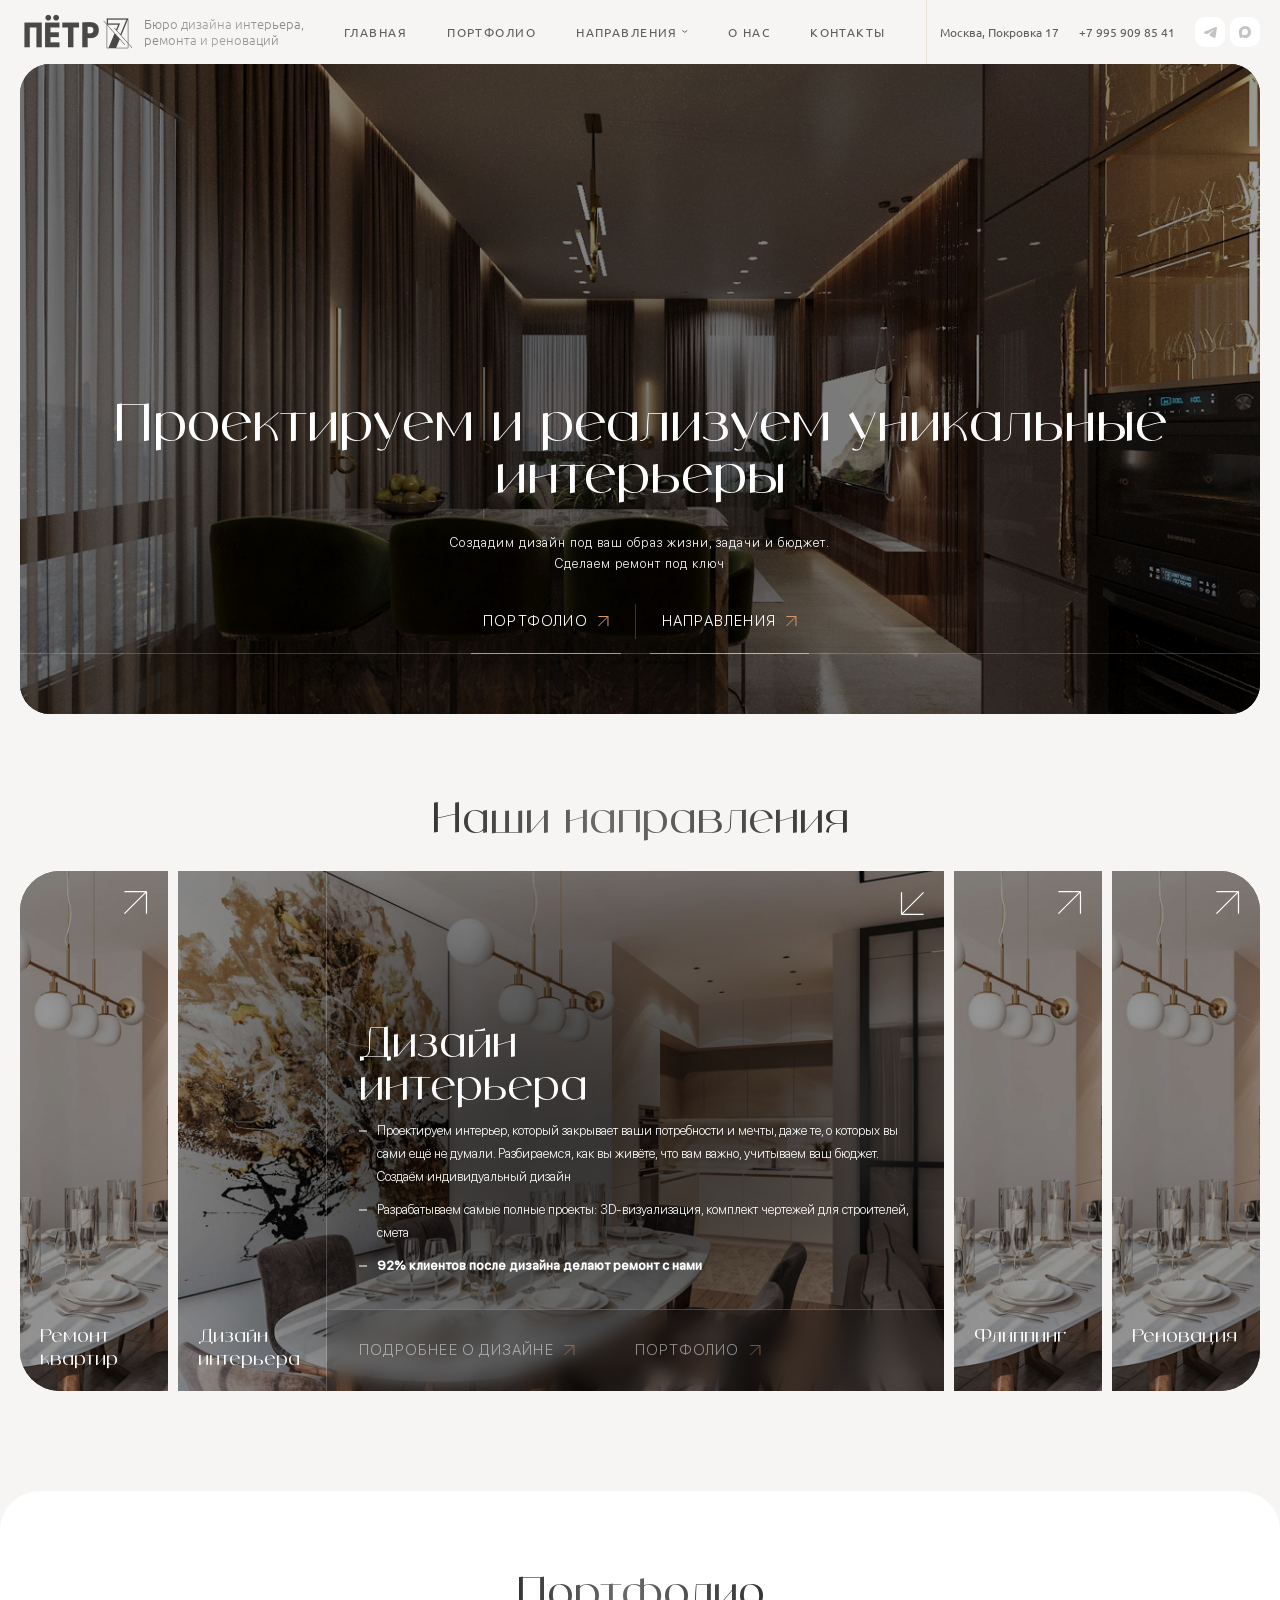
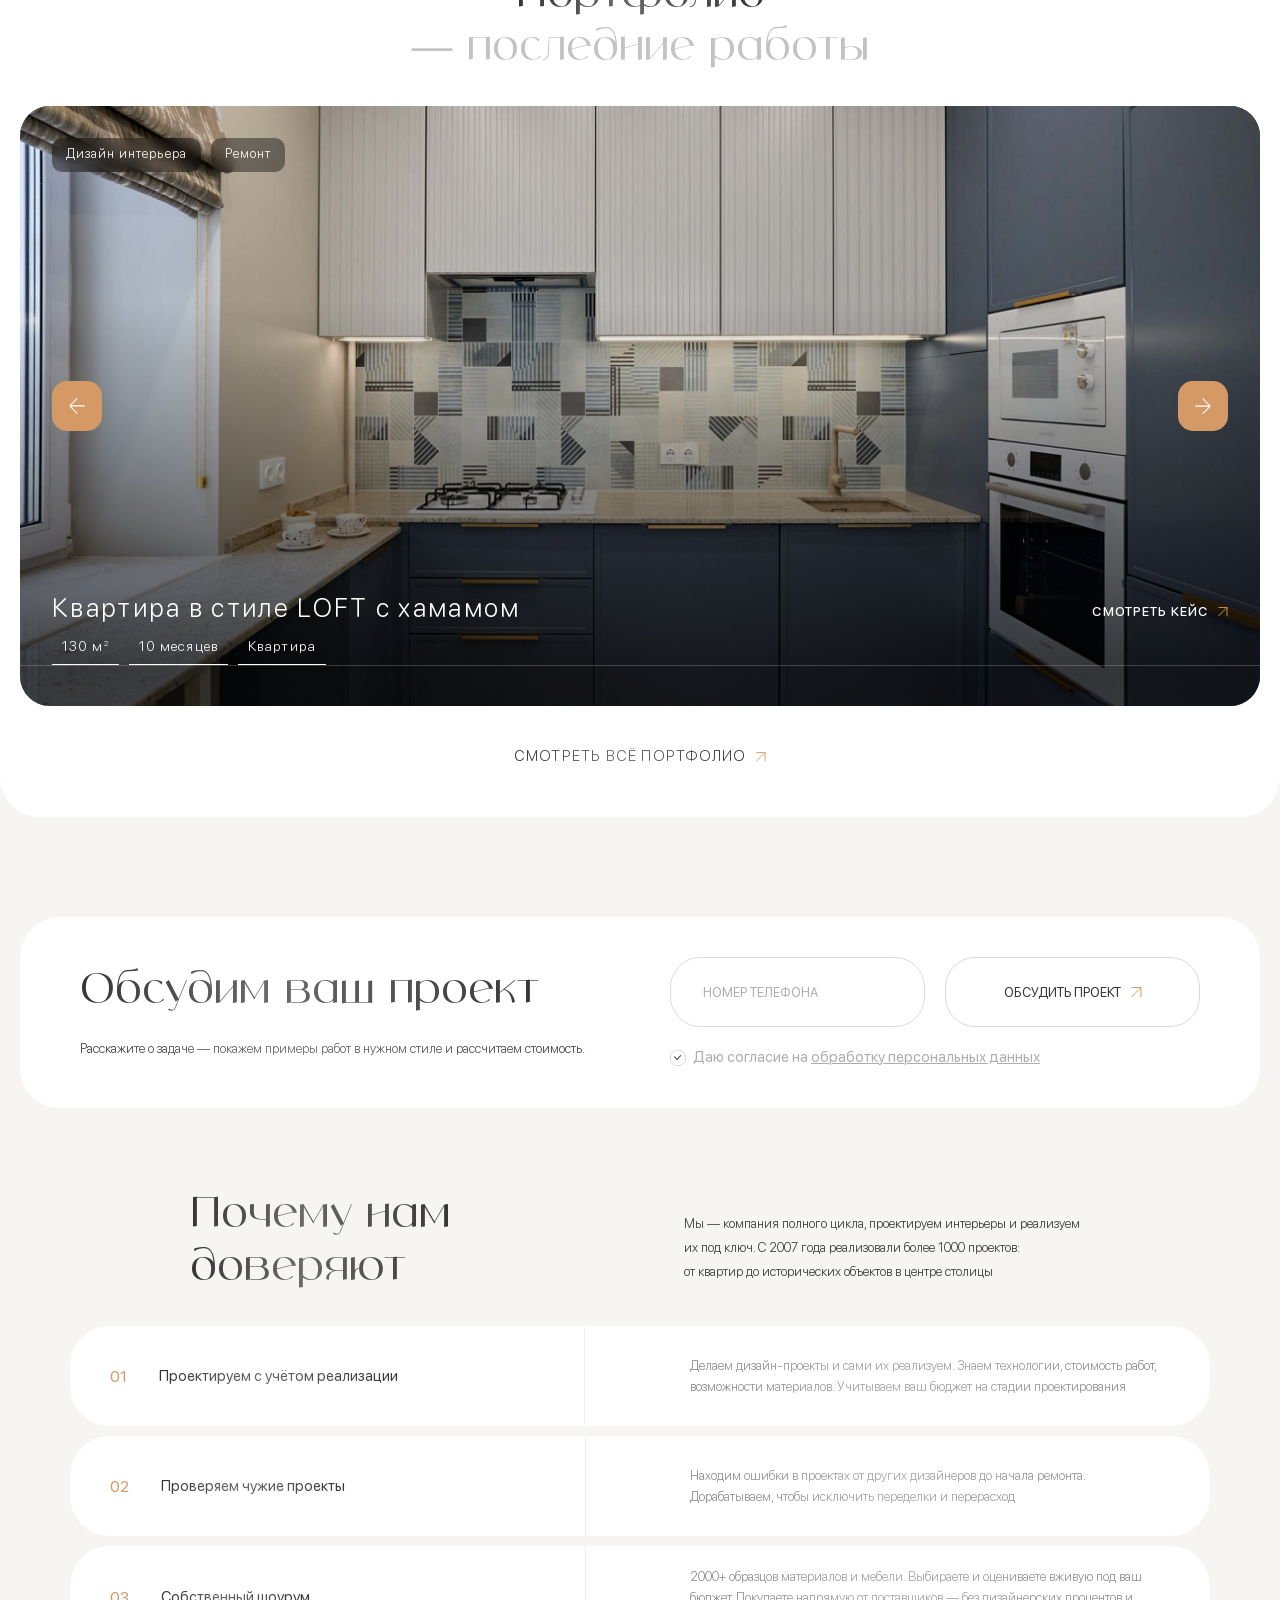
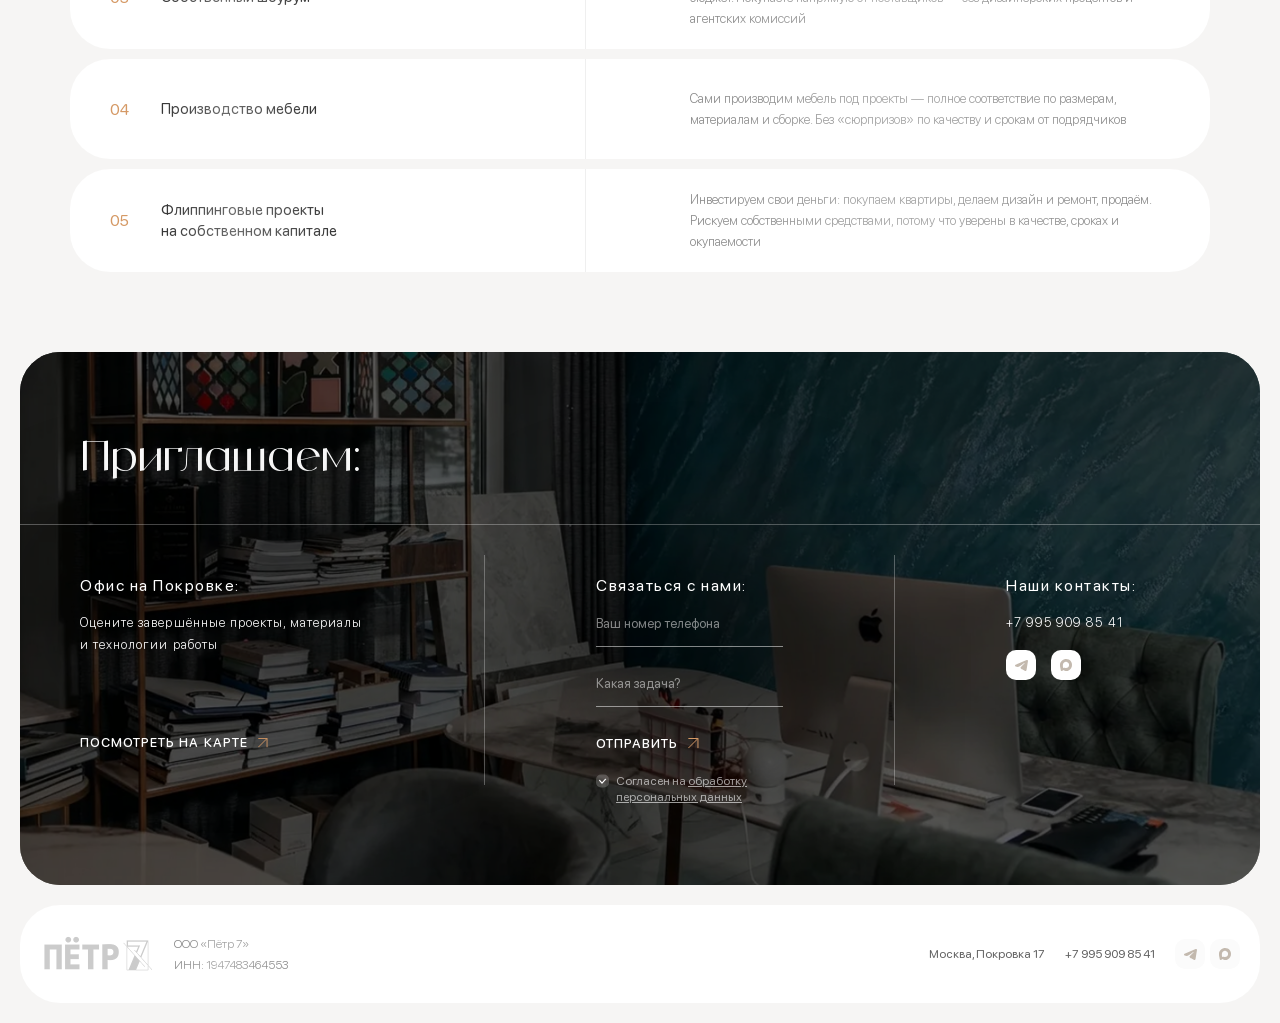
==== index.html @ 589fa59e "Initial commit" ====
<!DOCTYPE html>
<html lang="ru">
	<head>
		<meta http-equiv="Content-Type" content="text/html; charset=utf-8">

		<!-- Adapting the page for mobile devices -->
		<meta name="viewport" content="width=device-width, initial-scale=1, maximum-scale=1">

		<!-- Prohibition of phone number recognition -->
		<meta name="format-detection" content="telephone=no">
		<meta name="SKYPE_TOOLBAR" content ="SKYPE_TOOLBAR_PARSER_COMPATIBLE">

		<!-- Page title -->
		<title>Заголовок страницы</title>

		<!-- Meta description -->
		<meta name="description" content="">

		<!-- Meta Keywords -->
		<meta name="keywords" content="">

		<!-- Changing the color of the mobile browser panel -->
		<meta name="msapplication-TileColor" content="#353535">
		<meta name="theme-color" content="#353535">

		<!-- Connecting style files -->
		<link rel="stylesheet" href="css/reset.css">
		<link rel="stylesheet" href="css/swiper-bundle.min.css">
		<link rel="stylesheet" href="css/swiper.css">
		<link rel="stylesheet" href="css/fancybox.css">
		<link rel="stylesheet" href="css/styles.css">
		<link rel="stylesheet" href="css/fonts.css">

		<link rel="stylesheet" href="css/response_1439.css" media="print, (max-width: 1439px)">
		<link rel="stylesheet" href="css/response_1279.css" media="print, (max-width: 1279px)">
		<link rel="stylesheet" href="css/response_1023.css" media="print, (max-width: 1023px)">
		<link rel="stylesheet" href="css/response_767.css" media="print, (max-width: 767px)">
	</head>

	<body>
		<div class="wrap">
			<div class="main">
				<header>
					<div class="cont">
						<div class="logo">
							<img src="images/logo.png" alt="">

							<span class="text_gradient">Бюро дизайна интерьера,<br> ремонта и реноваций</span>
						</div>

						<nav class="menu">
							<div class="item">
								<a href="/">
									<span>Главная</span>
								</a>
							</div>

							<div class="item">
								<a href="/">
									<span>Портфолио</span>
								</a>
							</div>

							<div class="item">
								<a href="/" class="sub_link">
									<span>Направления</span>

									<svg class="arr"><use xlink:href="images/sprite.svg#ic_arr_ver"></use></svg>
								</a>

								<div class="sub">
									<div><a href="/"></a></div>
								</div>
							</div>

							<div class="item">
								<a href="/">
									<span>О нас</span>
								</a>
							</div>

							<div class="item">
								<a href="/">
									<span>Контакты</span>
								</a>
							</div>
						</nav>

						<div class="address">Москва, Покровка 17</div>

						<div class="phone">
							<a href="tel:+7 995 909 85 41">+7 995 909 85 41</a>
						</div>

						<div class="messengers">
							<a href="/" target="_blank" rel="noopener nofollow" class="tg_link">
								<svg class="icon"><use xlink:href="images/sprite.svg#ic_tg"></use></svg>
							</a>

							<a href="/" target="_blank" rel="noopener nofollow" class="max_link">
								<svg class="icon"><use xlink:href="images/sprite.svg#ic_max"></use></svg>
							</a>
						</div>
					</div>
				</header>


				<section class="mob_header">
					<div class="cont">
						<div class="top">
							<div class="logo">
								<img src="images/logo.png" alt="">
							</div>

							<div class="btns">
								<a href="tel:+7 995 909 85 41" class="btn phone_link">
									<svg class="icon"><use xlink:href="images/sprite.svg#ic_phone"></use></svg>
								</a>

								<a href="/" target="_blank" rel="noopener nofollow" class="btn tg_link">
									<svg class="icon"><use xlink:href="images/sprite.svg#ic_tg"></use></svg>
								</a>

								<a href="/" target="_blank" rel="noopener nofollow" class="btn max_link">
									<svg class="icon"><use xlink:href="images/sprite.svg#ic_max"></use></svg>
								</a>

								<button class="btn mob_menu_btn">
									<svg class="icon"><use xlink:href="images/sprite.svg#ic_menu"></use></svg>
								</button>
							</div>
						</div>

						<div class="bottom">
							<div class="name text_gradient">Бюро дизайна интерьера,<br> ремонта и реноваций</div>

							<div class="address">Москва,<br> Покровка 17</div>
						</div>
					</div>
				</section>


				<section class="first_section block small_m">
					<div class="data">
						<div class="cont">
							<div class="title">Проектируем и реализуем уникальные интерьеры</div>

							<div class="desc">Создадим дизайн под ваш образ жизни, задачи и бюджет. Сделаем ремонт под ключ</div>

							<div class="links">
								<div><a href="/" class="link">
									<span>ПОРТФОЛИО</span>

									<svg class="icon"><use xlink:href="images/sprite.svg#ic_arrow_diagonal"></use></svg>
								</a></div>

								<div class="sep"></div>

								<div><a href="/" class="link">
									<span>НАПРАВЛЕНИЯ</span>

									<svg class="icon"><use xlink:href="images/sprite.svg#ic_arrow_diagonal"></use></svg>
								</a></div>
							</div>
						</div>

						<picture class="bg">
							<img src="images/tmp/bg_first_section.jpg" alt="" loading="lazy" class="cover">
						</picture>
					</div>
				</section>


				<section class="directions block l_m">
					<div class="cont l_w">
						<div class="block_head center">
							<div class="title text_gradient">Наши направления</div>
						</div>

						<div class="row">
							<div class="section">
								<svg class="arrow"><use xlink:href="images/sprite.svg#ic_arrow_diagonal_big"></use></svg>

								<picture class="thumb">
									<img src="images/tmp/directions_thumb.jpg" alt="" loading="lazy" class="cover">
								</picture>

								<div class="name">
									<span>Ремонт<br> квартир</span>
								</div>

								<div class="data">
									<div class="info">
										<div class="title">Ремонт<br> квартир</div>

										<div class="desc">
											<ul>
												<li>Проектируем интерьер, который закрывает ваши потребности и мечты, даже те, о которых вы сами ещё не думали. Разбираемся, как вы живёте, что вам важно, учитываем ваш бюджет. Создаём индивидуальный дизайн</li>

												<li>Разрабатываем самые полные проекты: 3D-визуализация, комплект чертежей для строителей, смета</li>

												<li><b>92% клиентов после дизайна делают ремонт с нами</b></li>
											</ul>
										</div>
									</div>

									<div class="links">
										<div><a href="/" class="link">
											<span>ПОДРОБНЕЕ О ДИЗАЙНЕ</span>

											<svg class="icon"><use xlink:href="images/sprite.svg#ic_arrow_diagonal"></use></svg>
										</a></div>

										<div><a href="/" class="link">
											<span>ПОРТФОЛИО</span>

											<svg class="icon"><use xlink:href="images/sprite.svg#ic_arrow_diagonal"></use></svg>
										</a></div>
									</div>
								</div>
							</div>

							<div class="section open">
								<svg class="arrow"><use xlink:href="images/sprite.svg#ic_arrow_diagonal_big"></use></svg>

								<picture class="thumb">
									<img src="images/tmp/directions_thumb.jpg" alt="" loading="lazy" class="cover">
								</picture>

								<div class="name">
									<span>Дизайн<br> интерьера</span>
								</div>

								<div class="data">
									<div class="info">
										<div class="title">Дизайн<br> интерьера</div>

										<div class="desc">
											<ul>
												<li>Проектируем интерьер, который закрывает ваши потребности и мечты, даже те, о которых вы сами ещё не думали. Разбираемся, как вы живёте, что вам важно, учитываем ваш бюджет. Создаём индивидуальный дизайн</li>

												<li>Разрабатываем самые полные проекты: 3D-визуализация, комплект чертежей для строителей, смета</li>

												<li><b>92% клиентов после дизайна делают ремонт с нами</b></li>
											</ul>
										</div>
									</div>

									<div class="links">
										<div><a href="/" class="link">
											<span>ПОДРОБНЕЕ О ДИЗАЙНЕ</span>

											<svg class="icon"><use xlink:href="images/sprite.svg#ic_arrow_diagonal"></use></svg>
										</a></div>

										<div><a href="/" class="link">
											<span>ПОРТФОЛИО</span>

											<svg class="icon"><use xlink:href="images/sprite.svg#ic_arrow_diagonal"></use></svg>
										</a></div>
									</div>
								</div>
							</div>

							<div class="section">
								<svg class="arrow"><use xlink:href="images/sprite.svg#ic_arrow_diagonal_big"></use></svg>

								<picture class="thumb">
									<img src="images/tmp/directions_thumb.jpg" alt="" loading="lazy" class="cover">
								</picture>

								<div class="name">
									<span>Флиппинг</span>
								</div>

								<div class="data">
									<div class="info">
										<div class="title">Флиппинг</div>

										<div class="desc">
											<ul>
												<li>Проектируем интерьер, который закрывает ваши потребности и мечты, даже те, о которых вы сами ещё не думали. Разбираемся, как вы живёте, что вам важно, учитываем ваш бюджет. Создаём индивидуальный дизайн</li>

												<li>Разрабатываем самые полные проекты: 3D-визуализация, комплект чертежей для строителей, смета</li>

												<li><b>92% клиентов после дизайна делают ремонт с нами</b></li>
											</ul>
										</div>
									</div>

									<div class="links">
										<div><a href="/" class="link">
											<span>ПОДРОБНЕЕ О ДИЗАЙНЕ</span>

											<svg class="icon"><use xlink:href="images/sprite.svg#ic_arrow_diagonal"></use></svg>
										</a></div>

										<div><a href="/" class="link">
											<span>ПОРТФОЛИО</span>

											<svg class="icon"><use xlink:href="images/sprite.svg#ic_arrow_diagonal"></use></svg>
										</a></div>
									</div>
								</div>
							</div>

							<div class="section">
								<svg class="arrow"><use xlink:href="images/sprite.svg#ic_arrow_diagonal_big"></use></svg>

								<picture class="thumb">
									<img src="images/tmp/directions_thumb.jpg" alt="" loading="lazy" class="cover">
								</picture>

								<div class="name">
									<span>Реновация</span>
								</div>

								<div class="data">
									<div class="info">
										<div class="title">Реновация</div>

										<div class="desc">
											<ul>
												<li>Проектируем интерьер, который закрывает ваши потребности и мечты, даже те, о которых вы сами ещё не думали. Разбираемся, как вы живёте, что вам важно, учитываем ваш бюджет. Создаём индивидуальный дизайн</li>

												<li>Разрабатываем самые полные проекты: 3D-визуализация, комплект чертежей для строителей, смета</li>

												<li><b>92% клиентов после дизайна делают ремонт с нами</b></li>
											</ul>
										</div>
									</div>

									<div class="links">
										<div><a href="/" class="link">
											<span>ПОДРОБНЕЕ О ДИЗАЙНЕ</span>

											<svg class="icon"><use xlink:href="images/sprite.svg#ic_arrow_diagonal"></use></svg>
										</a></div>

										<div><a href="/" class="link">
											<span>ПОРТФОЛИО</span>

											<svg class="icon"><use xlink:href="images/sprite.svg#ic_arrow_diagonal"></use></svg>
										</a></div>
									</div>
								</div>
							</div>
						</div>
					</div>
				</section>


				<section class="portfolio block bg_white xl_m">
					<div class="cont">
						<div class="block_head center l_m">
							<div class="title">
								<span class="text_gradient">Портфолио</span><br> <span>— последние работы</span>
							</div>
						</div>

						<div class="swiper">
							<div class="swiper-wrapper">
								<div class="swiper-slide">
									<div class="item">
										<picture class="image">
											<img src="images/tmp/portfolio_slider_image.jpg" alt="" loading="lazy" class="cover">
										</picture>

										<div class="tags">
											<div>Дизайн интерьера</div>
											<div>Ремонт</div>
										</div>

										<div class="info">
											<div class="title">Квартира в стиле LOFT с хамамом</div>

											<div class="link">
												<a href="/">
													<span>СМОТРЕТЬ КЕЙС</span>

													<svg class="icon"><use xlink:href="images/sprite.svg#ic_arrow_diagonal"></use></svg>
												</a>
											</div>

											<div class="features">
												<div>130 м<sup>2</sup></div>
												<div>10 месяцев</div>
												<div>Квартира</div>
											</div>
										</div>
									</div>
								</div>

								<div class="swiper-slide">
									<div class="item">
										<picture class="image">
											<img src="images/tmp/portfolio_slider_image.jpg" alt="" loading="lazy" class="cover">
										</picture>

										<div class="tags">
											<div>Дизайн интерьера</div>
											<div>Ремонт</div>
										</div>

										<div class="info">
											<div class="title">Квартира в стиле LOFT с хамамом</div>

											<div class="link">
												<a href="/">
													<span>СМОТРЕТЬ КЕЙС</span>

													<svg class="icon"><use xlink:href="images/sprite.svg#ic_arrow_diagonal"></use></svg>
												</a>
											</div>

											<div class="features">
												<div>130 м<sup>2</sup></div>
												<div>10 месяцев</div>
												<div>Квартира</div>
											</div>
										</div>
									</div>
								</div>

								<div class="swiper-slide">
									<div class="item">
										<picture class="image">
											<img src="images/tmp/portfolio_slider_image.jpg" alt="" loading="lazy" class="cover">
										</picture>

										<div class="tags">
											<div>Дизайн интерьера</div>
											<div>Ремонт</div>
										</div>

										<div class="info">
											<div class="title">Квартира в стиле LOFT с хамамом</div>

											<div class="link">
												<a href="/">
													<span>СМОТРЕТЬ КЕЙС</span>

													<svg class="icon"><use xlink:href="images/sprite.svg#ic_arrow_diagonal"></use></svg>
												</a>
											</div>

											<div class="features">
												<div>130 м<sup>2</sup></div>
												<div>10 месяцев</div>
												<div>Квартира</div>
											</div>
										</div>
									</div>
								</div>

								<div class="swiper-slide">
									<div class="item">
										<picture class="image">
											<img src="images/tmp/portfolio_slider_image.jpg" alt="" loading="lazy" class="cover">
										</picture>

										<div class="tags">
											<div>Дизайн интерьера</div>
											<div>Ремонт</div>
										</div>

										<div class="info">
											<div class="title">Квартира в стиле LOFT с хамамом</div>

											<div class="link">
												<a href="/">
													<span>СМОТРЕТЬ КЕЙС</span>

													<svg class="icon"><use xlink:href="images/sprite.svg#ic_arrow_diagonal"></use></svg>
												</a>
											</div>

											<div class="features">
												<div>130 м<sup>2</sup></div>
												<div>10 месяцев</div>
												<div>Квартира</div>
											</div>
										</div>
									</div>
								</div>

								<div class="swiper-slide">
									<div class="item">
										<picture class="image">
											<img src="images/tmp/portfolio_slider_image.jpg" alt="" loading="lazy" class="cover">
										</picture>

										<div class="tags">
											<div>Дизайн интерьера</div>
											<div>Ремонт</div>
										</div>

										<div class="info">
											<div class="title">Квартира в стиле LOFT с хамамом</div>

											<div class="link">
												<a href="/">
													<span>СМОТРЕТЬ КЕЙС</span>

													<svg class="icon"><use xlink:href="images/sprite.svg#ic_arrow_diagonal"></use></svg>
												</a>
											</div>

											<div class="features">
												<div>130 м<sup>2</sup></div>
												<div>10 месяцев</div>
												<div>Квартира</div>
											</div>
										</div>
									</div>
								</div>
							</div>

							<button class="swiper-button-prev">
								<svg class="icon"><use xlink:href="images/sprite.svg#ic_arrow_hor"></use></svg>
							</button>

							<button class="swiper-button-next">
								<svg class="icon"><use xlink:href="images/sprite.svg#ic_arrow_hor"></use></svg>
							</button>
						</div>

						<div class="all_link">
							<a href="/">
								<span class="text_gradient">СМОТРЕТЬ ВСЁ ПОРТФОЛИО</span>

								<svg class="icon"><use xlink:href="images/sprite.svg#ic_arrow_diagonal"></use></svg>
							</a>
						</div>
					</div>
				</section>


				<section class="action_form block">
					<div class="data">
						<div class="cont">
							<div class="block_head">
								<div class="title text_gradient">Обсудим ваш проект</div>

								<div class="desc text_gradient">Расскажите о задаче — покажем примеры работ в нужном стиле и рассчитаем стоимость.</div>
							</div>

							<form action="" class="form">
								<div class="line">
									<div class="field">
										<input type="tel" name="" value="" class="input" placeholder="НОМЕР ТЕЛЕФОНА">
									</div>
								</div>

								<div class="submit">
									<button type="submit" class="submit_btn">
										<span>ОБСУДИТЬ ПРОЕКТ</span>

										<svg class="icon"><use xlink:href="images/sprite.svg#ic_arrow_diagonal"></use></svg>
									</button>
								</div>

								<div class="agree">
									<div class="field">
										<label class="checkbox">
											<input type="checkbox" name="agree" checked>

											<div class="check">
												<svg class="icon"><use xlink:href="images/sprite.svg#ic_check"></use></svg>
											</div>

											<div>Даю согласие на <a href="/" target="_blank">обработку персональных данных</a></div>
										</label>
									</div>
								</div>
							</form>
						</div>
					</div>
				</section>


				<section class="why block">
					<div class="cont">
						<div class="block_head row l_m">
							<div class="title text_gradient">Почему нам<br> доверяют</div>

							<div class="desc">Мы — компания полного цикла, проектируем интерьеры и реализуем их под ключ. С 2007 года реализовали более 1000 проектов:<br> от квартир до исторических объектов в центре столицы</div>
						</div>

						<div class="list">
							<div class="item">
								<div class="number"></div>

								<div class="name">
									<span class="text_gradient">Проектируем с учётом реализации</span>
								</div>

								<div class="sep"></div>

								<div class="desc">
									<span class="text_gradient">Делаем дизайн-проекты и сами их реализуем. Знаем технологии, стоимость работ, возможности материалов. Учитываем ваш бюджет на стадии проектирования</span>
								</div>
							</div>

							<div class="item">
								<div class="number"></div>

								<div class="name">
									<span class="text_gradient">Проверяем чужие проекты</span>
								</div>

								<div class="sep"></div>

								<div class="desc">
									<span class="text_gradient">Находим ошибки в проектах от других дизайнеров до начала ремонта. Дорабатываем, чтобы исключить переделки и перерасход</span>
								</div>
							</div>

							<div class="item">
								<div class="number"></div>

								<div class="name">
									<span class="text_gradient">Собственный шоурум</span>
								</div>

								<div class="sep"></div>

								<div class="desc">
									<span class="text_gradient">2000+ образцов материалов и мебели. Выбираете и оцениваете вживую под ваш бюджет. Покупаете напрямую от поставщиков — без дизайнерских процентов и агентских комиссий</span>
								</div>
							</div>

							<div class="item">
								<div class="number"></div>

								<div class="name">
									<span class="text_gradient">Производство мебели</span>
								</div>

								<div class="sep"></div>

								<div class="desc">
									<span class="text_gradient">Сами производим мебель под проекты — полное соответствие по размерам, материалам и сборке. Без «сюрпризов» по качеству и срокам от подрядчиков</span>
								</div>
							</div>

							<div class="item">
								<div class="number"></div>

								<div class="name">
									<span class="text_gradient">Флиппинговые проекты<br> на собственном капитале</span>
								</div>

								<div class="sep"></div>

								<div class="desc">
									<span class="text_gradient">Инвестируем свои деньги: покупаем квартиры, делаем дизайн и ремонт, продаём. Рискуем собственными средствами, потому что уверены в качестве, сроках и окупаемости</span>
								</div>
							</div>
						</div>
					</div>
				</section>


				<section class="contacts_block">
					<div class="data">
						<div class="cont">
							<div class="block_head xl_m">
								<div class="title">Приглашаем:</div>
							</div>

							<div class="row">
								<div class="col">
									<div class="office">
										<div class="title">Офис на Покровке:</div>

										<div class="desc">Оцените завершённые проекты, материалы и технологии работы</div>
									</div>

									<div class="map_link">
										<a href="/">
											<span>ПОСМОТРЕТЬ НА КАРТЕ</span>

											<svg class="icon"><use xlink:href="images/sprite.svg#ic_arrow_diagonal"></use></svg>
										</a>
									</div>
								</div>

								<div class="sep"></div>

								<div class="feedback">
									<div class="title">Связаться с нами:</div>

									<form action="" class="form">
										<div class="line">
											<div class="field">
												<input type="tel" name="" value="" class="input" placeholder="Ваш номер телефона">
											</div>
										</div>

										<div class="line">
											<div class="field">
												<input type="text" name="" value="" class="input" placeholder="Какая задача?">
											</div>
										</div>

										<div class="submit">
											<button type="submit" class="submit_btn">
												<span>ОТПРАВИТЬ</span>

												<svg class="icon"><use xlink:href="images/sprite.svg#ic_arrow_diagonal"></use></svg>
											</button>
										</div>

										<div class="agree">
											<div class="field">
												<label class="checkbox">
													<input type="checkbox" name="agree" checked>

													<div class="check">
														<svg class="icon"><use xlink:href="images/sprite.svg#ic_check"></use></svg>
													</div>

													<div>Согласен на <a href="/" target="_blank">обработку персональных данных</a></div>
												</label>
											</div>
										</div>
									</form>
								</div>

								<div class="sep"></div>

								<div class="contacts">
									<div class="title">Наши контакты:</div>

									<div class="phone">
										<a href="tel:+7 995 909 85 41">+7 995 909 85 41</a>
									</div>

									<div class="messengers">
										<a href="/" target="_blank" rel="noopener nofollow" class="tg_link">
											<svg class="icon"><use xlink:href="images/sprite.svg#ic_tg"></use></svg>
										</a>

										<a href="/" target="_blank" rel="noopener nofollow" class="max_link">
											<svg class="icon"><use xlink:href="images/sprite.svg#ic_max"></use></svg>
										</a>
									</div>
								</div>
							</div>
						</div>

						<picture class="bg">
							<img src="images/tmp/bg_contacts_info.jpg" alt="" loading="lazy" class="cover">
						</picture>
					</div>
				</section>
			</div>


			<footer>
				<div class="data">
					<div class="cont">
						<div class="logo">
							<img src="images/logo.png" alt="">
						</div>

						<div class="copyright">
							<div class="text_gradient">ООО «Пётр 7»</div>

							<div class="text_gradient">ИНН: 1947483464553</div>
						</div>

						<div class="address">Москва, Покровка 17</div>

						<div class="phone">
							<a href="tel:+7 995 909 85 41">+7 995 909 85 41</a>
						</div>

						<div class="messengers">
							<a href="/" target="_blank" rel="noopener nofollow" class="tg_link">
								<svg class="icon"><use xlink:href="images/sprite.svg#ic_tg"></use></svg>
							</a>

							<a href="/" target="_blank" rel="noopener nofollow" class="max_link">
								<svg class="icon"><use xlink:href="images/sprite.svg#ic_max"></use></svg>
							</a>
						</div>
					</div>
				</div>
			</footer>


			<div class="overlay"></div>
		</div>


		<!-- Connecting javascript files -->
		<script src="js/jquery-3.7.1.min.js"></script>
		<script src="js/functions.js"></script>
		<script src="js/swiper-bundle.min.js"></script>
		<script src="js/fancybox.js"></script>
		<script src="js/imask.js"></script>
		<script src="js/scripts.js"></script>
	</body>
</html>
---- css/styles.css ----
/*-------------------
    Global styles
-------------------*/
:root
{
    --bg: #f6f5f4;
    --bg_white: #fff;
    --bg_dark: #353535;
    --cont_padding: 20px;
    --cont_padding_double: calc(var(--cont_padding) * 2);
    --cont_padding_half: calc(var(--cont_padding) * .5);
    --content_width_l: 1280px;
    --content_width: 1140px;
    --scroll_width: 17px;
    --custom_scroll_width: 10px;
    --custom_scroll_height: 10px;
    --custom_scroll_border_radius: 0;
    --primary_color: #d59965;
    --dark_color: #353535;
    --dark_color2: #1e1e1e;
    --light_color: #fff;
    --grey_color: #c3c3c3;
    --font_size_xxl: 20px;
    --font_size_xl: 18px;
    --font_size_l: 15px;
    --font_size_m: 14px;
    --font_size: 13px;
    --font_size_s: 12px;
    --font_size_title_l: 66px;
    --font_size_title: 50px;
    --font_size_title_m: 40px;
    --font_size_title_s: 30px;
    --font_size_title_xs: 25px;
    --font_family: 'SFRounded', 'Arial', sans-serif;
    --font_family2: 'Vetrino', 'Arial', sans-serif;
    --font_family3: 'Ubuntu', 'Arial', sans-serif;
    --block_head_offset_xl: 50px;
    --block_head_offset_l: 40px;
    --block_head_offset: 30px;
    --block_padding_l: 60px;
    --block_padding: 40px;
    --block_padding_s: 24px;
    --outside_gap_xl: 120px;
    --outside_gap_l: 110px;
    --outside_gap: 100px;
    --outside_gap_s: 90px;
    --inner_gap_l: 30px;
    --inner_gap: 20px;
    --inner_gap_s: 10px;
    --inner_gap_xs: 5px;
    --border_radius_max: 100px;
    --border_radius_l: 40px;
    --border_radius: 30px;
    --border_radius_s: 20px;
    --border_radius_xs: 10px;
    --zero_px: calc(0 * 1px);
}


::selection
{
    color: var(--light_color);
    background: var(--primary_color);
}

::-moz-selection
{
    color: var(--light_color);
    background: var(--primary_color);
}



html
{
    height: 100%;
    min-height: -moz-available;
    min-height: -webkit-fill-available;
    min-height:         fill-available;
}


html.custom_scroll ::-webkit-scrollbar
{
    width: var(--custom_scroll_width);
    height: var(--custom_scroll_height);

    border-radius: var(--custom_scroll_border_radius);
    background-color: var(--bg);
}


html.custom_scroll ::-webkit-scrollbar-thumb
{
    border-radius: var(--custom_scroll_border_radius);
    background-color: var(--primary_color);
}


body
{
    height: 100%;
    min-height: -moz-available;
    min-height: -webkit-fill-available;
    min-height:         fill-available;

    font-family: var(--font_family);
    font-size: var(--font_size);
    font-weight: 400;
    line-height: normal;

    color: var(--dark_color);
}


body.lock
{
    overflow: clip;
}


button
{
    display: inline-block;

    font-family: inherit;
    font-size: inherit;
    font-weight: inherit;
    line-height: inherit;

    cursor: pointer;
    vertical-align: top;
    letter-spacing: inherit;

    color: inherit;
    border: none;
    background: none;
}


.wrap
{
    position: relative;

    display: flex;
    overflow: clip;
    flex-direction: column;

    min-height: 100%;

    z-index: 5;

    background: var(--bg);
}


.wrap > .main
{
    position: relative;

    display: flex;
    flex: 1 0 auto;
    flex-direction: column;
}


.cont
{
    width: 100%;
    max-width: calc(var(--content_width) + var(--cont_padding_double));
    margin-inline: auto;
    padding-inline: var(--cont_padding);
}


.cont.l_w
{
    max-width: calc(var(--content_width_l) + var(--cont_padding_double));
}



.block
{
    margin-bottom: var(--outside_gap);
}

.block.xl_m
{
    margin-bottom: var(--outside_gap_xl);
}

.block.l_m
{
    margin-bottom: var(--outside_gap_l);
}

.block.s_m
{
    margin-bottom: var(--outside_gap_s);
}

.block.no_m
{
    margin-bottom: 0;
}


.block.bg_white
{
    padding-block: 77px 50px;

    border-radius: var(--border_radius_l);
    background: var(--bg_white);
}



img.cover,
video.cover
{
    display: block;

    width: 100%;
    height: 100%;

    border-radius: inherit;

    object-fit: cover;
}



.overlay
{
    position: fixed;
    top: 0;
    left: 0;

    display: none;

    width: 100%;
    height: 100%;

    z-index: 100;

    opacity: .6;
    background: var(--dark_color);
}



.text_gradient
{
    background: linear-gradient(90deg, var(--dark_color) 0%, #6a6a6a 41.83%, var(--dark_color) 100%);
    -webkit-background-clip: text;
            background-clip: text;

    -webkit-text-fill-color: transparent;
}



/*--------------
    Fancybox
--------------*/
.fancybox__container
{
    --fancybox-backdrop-bg: var(--dark_color);
    --f-close-button-width: 40px;
    --f-close-button-height: 40px;
    --f-close-border-radius: 0;
    --f-close-button-color: var(--dark_color);
    --f-close-button-hover-color: var(--dark_color);
    --f-close-button-svg-width: 24px;
    --f-close-button-svg-height: 24px;
    --f-close-button-svg-stroke-width: 1;
    --f-close-button-bg: transparent;
    --f-close-button-hover-bg: transparent;
    --f-close-button-active-bg: transparent;
}


.fancybox__slide,
.fancybox__slide.has-html,
.fancybox__slide.has-close-btn
{
    padding: var(--inner_gap);
}


.f-button.is-close-button
{
    top: 0;
    right: 0;
}



/*--------------
    Grid row
--------------*/
.grid_row
{
    display: flex;
    align-content: stretch;
    align-items: stretch;
    flex-wrap: wrap;
    justify-content: flex-start;

    margin-bottom: calc(var(--gap_y) * -1);
    margin-left: calc(var(--gap_x) * -1);

    --items_per_line: 3;
    --gap_x: var(--inner_gap);
    --gap_y: var(--inner_gap);
}


.grid_row.centered
{
    justify-content: center;
}


.grid_row > *
{
    width: calc(100% / var(--items_per_line) * var(--width_multiplier, 1) - var(--gap_x));
    margin-bottom: var(--gap_y);
    margin-left: var(--gap_x);
}



/*--------------
    All link
--------------*/
.all_link
{
    margin-top: 50px;
}


.all_link a
{
    display: flex;
    align-content: center;
    align-items: center;
    flex-wrap: wrap;
    justify-content: space-between;

    width: fit-content;
    margin-inline: auto;

    font-size: var(--font_size_l);
    font-weight: 300;
    line-height: calc(100% + 6px);

    text-decoration: none;
    letter-spacing: 1.2px;
    text-transform: uppercase;

    color: currentColor;

    gap: var(--inner_gap_s);
}


.all_link a .icon
{
    display: block;

    width: 10px;

    color: var(--primary_color);

    aspect-ratio: 1 / 1;
}



/*----------------
    Pagination
----------------*/
.pagination
{
    display: flex;
    align-content: center;
    align-items: center;
    flex-wrap: wrap;
    justify-content: center;

    margin-top: 50px;

    gap: var(--inner_gap_xs);
}


.pagination a,
.pagination .sep
{
    display: flex;
    align-content: center;
    align-items: center;
    flex-wrap: wrap;
    justify-content: center;

    width: 50px;
    height: 50px;

    font-size: var(--font_size_l);
    line-height: calc(100% + 6px);

    transition: .2s linear;
    text-align: center;
    text-decoration: none;

    color: rgba(156, 156, 156, .6);
    border-radius: 15px;
    background: var(--bg_white);
}


.pagination .sep
{
    background: none;
}


.pagination a:hover,
.pagination a.active
{
    color: #565656;
    background: none;
}


.pagination a.prev,
.pagination a.next
{
    width: 120px;

    color: var(--light_color);
    background: var(--primary_color);
}


.pagination a.prev
{
    margin-right: 15px;
}

.pagination a.next
{
    margin-left: 15px;
}


.pagination a.prev .icon,
.pagination a.next .icon
{
    display: block;

    width: 25px;
    height: 15px;
}


.pagination a.next .icon
{
    transform: scale(-1, 1);
}



/*----------
    Tabs
----------*/
.tabs
{
    position: relative;

    display: flex;
    align-content: center;
    align-items: center;
    flex-wrap: wrap;
    justify-content: space-between;

    margin-bottom: 60px;
}


.tabs:before,
.tabs:after
{
    position: absolute;
    top: 0;
    left: 50%;

    display: block;

    width: 100vw;
    height: 1px;

    content: '';
    transform: translateX(-50%);
    pointer-events: none;

    opacity: .2;
    background: #979797;
}


.tabs:after
{
    top: auto;
    bottom: 0;
}


.tabs .sep
{
    width: 1px;
    height: 35px;

    opacity: .2;
    background: #979797;
}


.tabs .btn
{
    display: flex;
    align-content: center;
    align-items: center;
    flex-wrap: wrap;
    justify-content: flex-start;

    min-height: 60px;

    font-weight: 500;
    line-height: calc(100% + 10px);

    transition: opacity .2s linear;
    letter-spacing: 1.04px;

    opacity: .5;
    color: #6c6c6c;

    gap: var(--inner_gap_s);
}


.tabs .btn .icon
{
    display: block;

    width: 11px;

    transition: .2s linear;
    transform: rotate(180deg);

    aspect-ratio: 1 / 1;
}


.tabs .btn:hover,
.tabs .btn.active
{
    opacity: 1;
}


.tabs .btn:hover .icon,
.tabs .btn.active .icon
{
    color: var(--primary_color);
}


.tabs .btn.active .icon
{
    transform: rotate(270deg);
}


.tab_content
{
    position: relative;

    visibility: hidden;
    overflow: hidden;

    height: 0;

    pointer-events: none;

    opacity: 0;
}

.tab_content.active
{
    visibility: visible;
    overflow: visible;

    height: auto;

    transition: opacity .5s linear;
    pointer-events: auto;

    opacity: 1;
}



/*---------------
    Accordion
---------------*/
.accordion_item .head
{
    display: flex;
    align-content: center;
    align-items: center;
    flex-wrap: nowrap;
    justify-content: flex-start;

    padding-block: var(--inner_gap);

    cursor: pointer;

    border-bottom: 1px solid #eee;

    gap: 14px;
}


.accordion_item .head .icon
{
    display: flex;
    align-content: center;
    align-items: center;
    flex-wrap: wrap;
    justify-content: center;

    width: 24px;

    aspect-ratio: 1 / 1;
}


.accordion_item .head .icon img
{
    display: block;

    width: 100%;

    aspect-ratio: 1 / 1;
}


.accordion_item .head .title
{
    font-size: var(--font_size_xxl);
    line-height: calc(100% + 7px);
}


.accordion_item .head .arr
{
    display: flex;
    align-content: center;
    align-items: center;
    flex-wrap: wrap;
    justify-content: center;

    width: 30px;
    min-width: 30px;
    margin-left: auto;

    color: #bdbdbd;
    border-radius: var(--border_radius_xs);
    background: var(--bg_white);

    aspect-ratio: 1 / 1;
}


.accordion_item .head .arr svg
{
    display: block;

    width: 10px;
    height: 7px;

    transition: transform .2s linear;
}


.accordion_item .data
{
    display: none;

    padding-block: var(--inner_gap) var(--inner_gap_s);
}


.accordion_item .text_block
{
    font-weight: 400;
    line-height: calc(100% + 8px);

    opacity: .5;
}


.accordion_item.active .head .arr svg
{
    transform: rotate(180deg);
}



/*------------
    Header
------------*/
header
{
    position: relative;

    font-family: var(--font_family3);

    z-index: 9;

    color: var(--dark_color2);

    --content_width: 1340px;
}


header .cont
{
    display: flex;
    align-content: center;
    align-items: center;
    flex-wrap: wrap;
    justify-content: space-between;
}



header .logo
{
    display: flex;
    align-content: center;
    align-items: center;
    flex-wrap: wrap;
    justify-content: flex-start;

    font-weight: 300;
    line-height: calc(100% + 3px);

    text-decoration: none;

    color: currentColor;

    gap: 16px;
}


header .logo img
{
    display: block;

    width: 114px;
    height: 38px;

    opacity: .7;
}


header .logo span
{
    opacity: .6;
}



header .menu
{
    display: flex;
    align-content: stretch;
    align-items: stretch;
    flex-wrap: wrap;
    justify-content: flex-start;

    margin-right: auto;
    margin-left: var(--block_padding);
    padding-right: var(--block_padding);

    border-right: 1px solid #eae2d9;
}


header .menu .item
{
    position: relative;
}


header .menu .item > a
{
    display: flex;
    align-content: center;
    align-items: center;
    flex-wrap: wrap;
    justify-content: center;

    height: 73px;
    padding-block: var(--inner_gap_s);
    padding-inline: var(--inner_gap);

    font-size: var(--font_size_s);
    line-height: calc(100% + 4px);

    transition: background .2s linear;
    text-decoration: none;
    letter-spacing: 1.44px;
    text-transform: uppercase;

    opacity: .7;
    color: currentColor;

    gap: 4px;
}


header .menu .item > a .arr
{
    display: block;

    width: 6px;
    height: 4px;
}


header .menu .item:hover > a,
header .menu .item > a.active
{
    background: rgba(255, 255, 255, .5);
}


header .menu .sub
{
    position: absolute;
    top: 100%;
    left: 0;

    visibility: hidden;

    min-width: 100%;
    padding-block: var(--inner_gap);

    z-index: 9;
    transition: .2s linear;
    pointer-events: none;

    opacity: 0;
    background: var(--bg);
    box-shadow: 0 4px 4px rgba(0, 0, 0, .25);
}


@media (hover: hover) and (pointer: fine)
{
    header .menu .item:hover .sub
    {
        visibility: visible;

        pointer-events: auto;

        opacity: 1;
    }
}


header .menu .sub a
{
    display: block;

    padding-block: var(--inner_gap);
    padding-inline: var(--inner_gap);

    transition: color .2s linear;
    text-decoration: none;

    color: currentColor;
}


header .menu .sub a:hover,
header .menu .sub a.active
{
    color: var(--primary_color);
}



header .address
{
    font-size: var(--font_size_s);
    line-height: calc(100% + 4px);

    opacity: .7;
}



header .phone
{
    margin-left: 24px;

    font-size: var(--font_size_s);
    line-height: calc(100% + 4px);
}


header .phone a
{
    white-space: nowrap;
    text-decoration: none;

    opacity: .7;
    color: currentColor;
}



header .messengers
{
    display: flex;
    align-content: flex-start;
    align-items: flex-start;
    flex-wrap: wrap;
    justify-content: flex-start;

    margin-left: 24px;

    gap: var(--inner_gap_xs);
}


header .messengers a
{
    display: flex;
    align-content: center;
    align-items: center;
    flex-wrap: wrap;
    justify-content: center;

    width: 30px;

    text-decoration: none;

    color: var(--grey_color);
    border-radius: var(--border_radius_xs);
    background: var(--bg_white);

    aspect-ratio: 1 / 1;
}


header .messengers .icon
{
    display: block;
}


header .messengers .tg_link .icon
{
    width: 13px;
    height: 11px;
}


header .messengers .max_link .icon
{
    width: 12px;
    height: 12px;
}



/*-----------------
    Mob. header
-----------------*/
.mob_header
{
    position: sticky;
    top: 0;

    display: none;

    width: 100%;
    margin-bottom: var(--inner_gap_s);
    padding-block: var(--inner_gap_xs);

    z-index: 101;
}



.mob_header .top
{
    display: flex;
    align-content: center;
    align-items: center;
    flex-wrap: wrap;
    justify-content: space-between;

    padding-block: var(--inner_gap_s);
    padding-inline: 15px;

    border-radius: 15px;

    gap: var(--inner_gap_s);
}


.mob_header .bottom
{
    display: flex;
    align-content: center;
    align-items: center;
    flex-wrap: wrap;
    justify-content: space-between;

    padding-block: var(--inner_gap_s);
    padding-inline: 15px;

    font-size: var(--font_size_s);
    line-height: calc(100% + 5px);

    border-radius: var(--border_radius_xs);
    background: var(--bg_white);
}



.mob_header .logo
{
    display: block;

    margin-right: auto;

    text-decoration: none;

    color: currentColor;
}


.mob_header .logo img
{
    width: 100px;
    height: 35px;

    opacity: .7;
}



.mob_header .btns
{
    display: flex;
    align-content: center;
    align-items: center;
    flex-wrap: wrap;
    justify-content: flex-start;

    gap: var(--inner_gap_xs);
}


.mob_header .btns .btn
{
    display: flex;
    align-content: center;
    align-items: center;
    flex-wrap: wrap;
    justify-content: center;

    width: 45px;

    transition: .2s linear;
    text-decoration: none;

    color: #a9a9a9;
    border-radius: var(--border_radius_xs);
    background: #fff;
    background: var(--bg_white);

    aspect-ratio: 1 / 1;
}


.mob_header .btns .btn .icon
{
    display: block;

    width: 14px;
    height: 14px;
}


.mob_header .btns .tg_link .icon
{
    width: 15px;
    height: 13px;
}


.mob_header .btns .mob_menu_btn
{
    color: var(--light_color);
    background: var(--primary_color);
}


.mob_header .btns .mob_menu_btn .icon
{
    width: 19px;
    height: 14px;
}



.mob_header .name
{
    opacity: .4;
}



.mob_header .address
{
    opacity: .7;
}



.mob_header.fixed,
.menu_open .mob_header
{
    pointer-events: none;
}


.mob_header.fixed .top,
.menu_open .mob_header .top
{
    pointer-events: auto;

    background: var(--bg_white);
    box-shadow: 0 10px 30px 0 rgba(0, 0, 0, .10);
}


.mob_header.fixed .bottom,
.menu_open .mob_header .bottom
{
    opacity: 0;
}


.mob_header.fixed .btns .btn:not(.mob_menu_btn),
.menu_open .mob_header .btns .btn:not(.mob_menu_btn)
{
    background: #f9f9f9;
}



/*---------------
    Page head
---------------*/
.page_head
{
    margin-bottom: 48px;
    padding-top: 26px;

    border-top: 1px solid rgba(0, 0, 0, .1);
}


.page_head.s_m
{
    margin-bottom: var(--inner_gap_l);
}


.page_head .cont
{
    display: flex;
    flex-direction: column;

    gap: var(--inner_gap_s);
}



.breadcrumbs
{
    display: flex;
    align-content: center;
    align-items: center;
    flex-wrap: wrap;
    justify-content: flex-start;

    margin-bottom: var(--inner_gap);

    font-weight: 300;
    line-height: calc(100% + 8px);

    gap: var(--inner_gap_s);
}


.breadcrumbs.no_m
{
    margin-bottom: 0;
}


.breadcrumbs a
{
    text-decoration: none;

    opacity: .6;
    color: currentColor;
}


.breadcrumbs .sep
{
    opacity: .3;
}



.page_head .row
{
    display: flex;
    align-content: center;
    align-items: center;
    flex-wrap: wrap;
    justify-content: space-between;
}



.page_title
{
    width: fit-content;

    font-family: var(--font_family2);
    font-size: var(--font_size_title);
    font-weight: 400;
    line-height: calc(100% + 12px);
}



.page_desc
{
    width: fit-content;

    font-weight: 300;
    line-height: calc(100% + 8px);

    opacity: .6;
}



.page_head .order_btn
{
    display: flex;
    align-content: center;
    align-items: center;
    flex-wrap: wrap;
    justify-content: center;

    font-size: var(--font_size_l);
    font-weight: 300;
    line-height: calc(100% + 6px);

    letter-spacing: 1.2px;

    gap: var(--inner_gap_s);
}


.page_head .order_btn .icon
{
    display: block;

    width: 10px;

    color: var(--primary_color);

    aspect-ratio: 1 / 1;
}



/*----------------
    Page links
----------------*/
.page_links
{
    position: relative;

    margin-top: var(--block_padding);
}


.page_links:before,
.page_links:after
{
    position: absolute;
    top: 0;
    left: 50%;

    display: block;

    width: 100vw;
    height: 1px;

    content: '';
    transform: translateX(-50%);
    pointer-events: none;

    opacity: .2;
    background: #979797;
}


.page_links:after
{
    top: auto;
    bottom: 0;
}


.page_links .swiper
{
    overflow: visible;
}


.page_links .swiper.six_slides
{
    --visible_slides: 6;
}

.page_links .swiper.five_slides
{
    --visible_slides: 5;
}

.page_links .swiper.four_slides
{
    --visible_slides: 4;
}

.page_links .swiper.three_slides
{
    --visible_slides: 3;
}

.page_links .swiper.two_slides
{
    --visible_slides: 2;
}


.page_links .swiper-slide
{
    position: relative;

    width: calc((var(--content_width_l) - (var(--visible_slides) - 1) * var(--inner_gap)) / var(--visible_slides));
}


.page_links .swiper-slide + .swiper-slide:before
{
    position: absolute;
    top: 0;
    bottom: 0;
    left: -20px;

    width: 1px;
    height: 35px;
    margin-block: auto;

    content: '';
    pointer-events: none;

    opacity: .2;
    background: #979797;
}


.page_links .swiper-button-next,
.page_links .swiper-button-prev
{
    background: var(--bg_white);

    --swiper-navigation-color: #c1c1c1;
    --swiper-navigation-size: 40px;
    --swiper-navigation-sides-offset: 0;
}


.page_links .swiper-button-next span,
.page_links .swiper-button-prev span
{
    position: relative;

    display: flex;
    align-content: center;
    align-items: center;
    flex-wrap: wrap;
    justify-content: center;

    width: 100%;
    height: 100%;

    z-index: 3;

    border-radius: inherit;
    background: var(--bg_white);
}


.page_links .swiper-button-prev:before,
.page_links .swiper-button-next:before
{
    position: absolute;
    top: 50%;
    right: 0;

    display: block;

    width: 100vw;
    height: 58px;

    content: '';
    z-index: 1;
    transform: translateY(-50%);
    pointer-events: none;

    background: var(--bg);
}


.page_links .swiper-button-prev:after,
.page_links .swiper-button-next:after
{
    position: absolute;
    top: 50%;
    left: 100%;

    display: block;

    width: 231px;
    height: 58px;

    content: '';
    z-index: 1;
    transform: translateY(-50%);
    pointer-events: none;

    background: linear-gradient(to right, var(--bg) 0%, rgba(246, 245, 244, 0) 100%);
}


.page_links .swiper-button-next:before
{
    right: auto;
    left: 0;
}


.page_links .swiper-button-next:after
{
    right: 100%;
    left: auto;

    transform: translateY(-50%) scale(-1, 1);
}


.page_links .swiper-button-next.swiper-button-disabled,
.page_links .swiper-button-prev.swiper-button-disabled
{
    opacity: 0;
}


.page_links a
{
    display: flex;
    align-content: center;
    align-items: center;
    flex-wrap: wrap;
    justify-content: center;

    min-height: 60px;

    font-weight: 500;
    line-height: calc(100% + 10px);

    transition: opacity .2s linear;
    text-decoration: none;
    letter-spacing: 1.04px;

    opacity: .5;
    color: #6c6c6c;

    gap: var(--inner_gap_s);
}


.page_links a .icon
{
    display: block;

    width: 11px;

    transition: .2s linear;
    transform: rotate(180deg);

    aspect-ratio: 1 / 1;
}


.page_links a:hover,
.page_links a.active
{
    opacity: 1;
}


.page_links a:hover .icon,
.page_links a.active .icon
{
    color: var(--primary_color);
}


.page_links a.active .icon
{
    transform: rotate(270deg);
}



/*----------------
    Block head
----------------*/
.block_head
{
    display: flex;
    flex-direction: column;

    margin-bottom: var(--block_head_offset);

    gap: var(--inner_gap);
}


.block_head.center
{
    align-content: center;
    align-items: center;

    text-align: center;
}


.block_head.row
{
    align-content: flex-end;
    align-items: flex-end;
    flex-direction: row;
    flex-wrap: wrap;
    justify-content: space-between;
}


.block_head.l_m
{
    margin-bottom: var(--block_head_offset_l);
}

.block_head.xl_m
{
    margin-bottom: var(--block_head_offset_xl);
}


.block_head .title
{
    width: fit-content;

    font-family: var(--font_family2);
    font-size: var(--font_size_title);
    font-weight: 400;
    line-height: calc(100% + 12px);
}


.block_head .title.medium
{
    font-size: var(--font_size_title_m);
    line-height: calc(100% + 5px);
}

.block_head .title.small
{
    font-size: var(--font_size_title_s);
}


.block_head .title span
{
    color: var(--grey_color);
}


.block_head .desc
{
    font-weight: 300;
    line-height: calc(100% + 11px);
}


.block_head.row .desc
{
    width: 406px;
    max-width: 100%;
    margin-bottom: var(--inner_gap_s);
}



/*------------------
    Form elements
------------------*/
.form
{
    --form_border_color: #dadada;
    --form_border_color_focus: var(--dark_color);
    --form_border_radius: var(--border_radius);
    --form_error_color: red;
    --form_bg_color: none;
    --form_placeholder_color: rgba(53, 53, 53, .4);
    --form_line_gap: var(--inner_gap);
    --form_input_height: 80px;
    --form_input_padding_inline: var(--block_padding);
}


.form ::-webkit-input-placeholder
{
    color: var(--form_placeholder_color);
}

.form :-moz-placeholder
{
    color: var(--form_placeholder_color);
}

.form ::-moz-placeholder
{
    opacity: 1;
    color: var(--form_placeholder_color);
}

.form :-ms-input-placeholder
{
    color: var(--form_placeholder_color);
}


.form .line
{
    margin-bottom: var(--form_line_gap);
}


.form .field
{
    position: relative;
}


.form .input
{
    display: block;

    width: 100%;
    height: var(--form_input_height);
    padding-inline: var(--form_input_padding_inline);

    font-family: var(--font_family);
    font-size: var(--font_size);

    transition: border-color .2s linear;
    text-transform: uppercase;

    color: var(--dark_color);
    border: 1px solid var(--form_border_color);
    border-radius: var(--form_border_radius);
    background: var(--form_bg_color);
}

.form .input:-webkit-autofill
{
    -webkit-box-shadow: inset 0 0 0 50px var(--form_bg_color) !important;
}


.form .input:focus
{
    border-color: var(--form_border_color_focus);
}


.form .error
{
    border-color: var(--form_error_color);
}


.form .error_text
{
    margin-top: var(--inner_gap_xs);

    color: var(--form_error_color);

    size: var(--font_size_s);
}


.form .checkbox
{
    position: relative;

    display: block;

    width: fit-content;
    min-height: 16px;
    padding-left: 23px;

    font-size: var(--font_size_l);
    line-height: calc(100% + 6px);

    cursor: pointer;

    color: rgba(53, 53, 53, .4);
}


.form .checkbox input
{
    display: none;
}


.form .checkbox .check
{
    position: absolute;
    top: .5lh;
    left: 0;

    display: flex;
    align-content: center;
    align-items: center;
    flex-wrap: wrap;
    justify-content: center;

    width: 16px;
    height: 16px;

    transform: translateY(-50%);

    color: #585858;
    border: 1px solid var(--form_border_color);
    border-radius: 7px;
}


.form .checkbox .check .icon
{
    display: block;

    width: 8px;
    height: 6px;

    transition: opacity .2s linear;

    opacity: 0;
}


.form .checkbox a
{
    color: currentColor;

    text-decoration-thickness: 1px;
}


.form .checkbox input:checked ~ .check .icon
{
    opacity: 1;
}


.form .submit_btn
{
    display: flex;
    align-content: center;
    align-items: center;
    flex-wrap: wrap;
    justify-content: center;

    width: 100%;
    height: var(--form_input_height);
    padding-inline: var(--block_padding);

    transition: .2s linear;

    border: 1px solid var(--form_border_color);
    border-radius: var(--form_border_radius);

    gap: var(--inner_gap_s);
}


.form .submit_btn .icon
{
    display: block;

    width: 11px;

    transition: color .2s linear;

    color: var(--primary_color);

    aspect-ratio: 1 / 1;
}


.form .submit_btn:hover
{
    color: var(--light_color);
    border-color: var(--primary_color);
    background: var(--primary_color);
}


.form .submit_btn:hover .icon
{
    color: var(--light_color);
}



/*----------------
    Typography
----------------*/
.text_block
{
    font-size: var(--font_size_m);
    font-weight: 300;
    line-height: calc(100% + 11px);
}


.text_block > *
{
    margin-bottom: 15px;
}


.text_block > :last-child
{
    margin-bottom: 0 !important;
}

.text_block > :first-child
{
    margin-top: 0 !important;
}


.text_block a
{
    color: var(--primary_color);

    text-decoration-thickness: 1px;
}


.text_block a:hover
{
    text-decoration: none;
}


.text_block ul
{
    display: flex;
    flex-direction: column;

    gap: 15px;
}


.text_block ul li
{
    position: relative;

    display: block;
    overflow: hidden;

    padding-left: 10px;

    list-style-type: none;
}


.text_block ul li:before
{
    position: absolute;
    top: .5lh;
    left: 0;

    display: block;

    width: 4px;

    content: '';
    transform: translateY(-50%) rotate(45deg);

    border-radius: 2px;
    background: #b2b2b2;

    aspect-ratio: 1 / 1;
}



/*-------------------
    First section
-------------------*/
.first_section
{
    padding-inline: var(--cont_padding);
}


.first_section .data
{
    position: relative;

    overflow: hidden;

    width: 1400px;
    max-width: 100%;
    margin-inline: auto;

    text-align: center;

    color: var(--light_color);
    border-radius: var(--border_radius);
    background: var(--bg_dark);
}


.first_section .data:before,
.first_section .data:after
{
    position: absolute;
    right: 0;
    bottom: 199px;
    left: 0;

    display: block;

    width: 752px;
    max-width: 100%;
    height: 149px;
    margin-inline: auto;

    content: '';
    z-index: 2;
    pointer-events: none;

    opacity: .6;
    background: #000;

    filter: blur(199.5px);
}


.first_section .bg
{
    position: absolute;
    inset: 0;

    display: block;

    z-index: 1;
    pointer-events: none;
}


.first_section .bg:after
{
    position: absolute;
    inset: 0;

    display: block;

    content: '';

    background: rgba(0, 0, 0, .39);
}


.first_section .cont
{
    position: relative;

    display: flex;
    flex-direction: column;
    justify-content: flex-end;

    min-height: 695px;
    padding-block: 66px;

    z-index: 3;
}


.first_section .title
{
    font-family: var(--font_family2);
    font-size: var(--font_size_title_l);
    font-weight: 400;
    line-height: 1;
}


.first_section .desc
{
    width: 427px;
    max-width: 100%;
    margin-inline: auto;
    margin-top: var(--inner_gap_l);

    font-weight: 300;
    line-height: calc(100% + 8px);

    letter-spacing: 1.04px;
}


.first_section .links
{
    position: relative;

    display: flex;
    align-content: center;
    align-items: center;
    flex-wrap: wrap;
    justify-content: center;

    margin-top: var(--inner_gap_l);
    padding-bottom: 15px;

    font-size: var(--font_size_l);
    font-weight: 300;
    line-height: calc(100% + 6px);

    letter-spacing: 1.2px;

    gap: 14px;
}


.first_section .links > *
{
    position: relative;

    z-index: 3;
}


.first_section .links:before
{
    position: absolute;
    bottom: 0;
    left: 50%;

    display: block;

    width: 100vw;
    height: 1px;

    content: '';
    z-index: 1;
    transform: translateX(-50%);
    pointer-events: none;

    opacity: .2;
    background: var(--bg_white);
}


.first_section .links .sep
{
    width: 1px;
    height: 35px;

    opacity: .2;
    background: var(--bg_white);
}


.first_section .links .link
{
    position: relative;

    display: flex;
    align-content: center;
    align-items: center;
    flex-wrap: wrap;
    justify-content: center;

    height: 35px;
    padding-inline: 12px;

    text-decoration: none;

    color: currentColor;

    gap: var(--inner_gap_s);
}


.first_section .links .link:after
{
    position: absolute;
    bottom: -15px;

    display: block;

    width: 100%;
    height: 1px;

    content: '';
    pointer-events: none;

    opacity: .5;
    background: var(--bg_white);
}


.first_section .links .link .icon
{
    display: block;

    width: 11px;

    color: var(--primary_color);

    aspect-ratio: 1 / 1;
}



/*----------------
    Directions
----------------*/
.directions .row
{
    display: flex;
    overflow: hidden;
    align-content: stretch;
    align-items: stretch;
    flex-wrap: nowrap;
    justify-content: flex-start;

    border-radius: var(--border_radius_l);

    gap: var(--inner_gap_s);
}


.directions .section
{
    position: relative;

    overflow: hidden;

    width: 156px;
    min-width: 156px;
    height: 560px;

    transition: width .2s linear;

    color: var(--light_color);
    background: var(--bg_dark);
}


.directions .section:after
{
    position: absolute;
    top: 0;
    right: 36px;
    bottom: 0;

    display: block;

    width: 606px;
    max-width: 100%;
    height: 339px;
    max-height: 100%;
    margin-block: auto;

    content: '';
    z-index: 2;
    transition: .2s linear;
    pointer-events: none;

    opacity: 0;
    background: #000;

    filter: blur(100px);
}


.directions .section .arrow
{
    position: absolute;
    top: var(--inner_gap);
    right: var(--inner_gap);

    display: block;

    width: 24px;

    z-index: 3;
    transition: transform .2s linear;
    pointer-events: none;

    aspect-ratio: 1 / 1;
}


.directions .section .thumb
{
    position: absolute;
    inset: 0;

    display: block;

    z-index: 1;
}


.directions .section .thumb:after
{
    position: absolute;
    inset: 0;

    display: block;

    content: '';

    background: rgba(0, 0, 0, .40);
}


.directions .section .name
{
    position: absolute;
    top: 0;
    left: 0;

    display: flex;
    flex-direction: column;
    justify-content: flex-end;

    width: 156px;
    max-width: 100%;
    height: 100%;
    padding-block: 24px;
    padding-inline: var(--inner_gap);

    font-family: var(--font_family2);
    font-size: var(--font_size_xxl);
    line-height: calc(100% + 5px);

    z-index: 3;
    cursor: pointer;
}


.directions .section .name span
{
    min-height: 2lh;
}


.directions .section .data
{
    position: absolute;
    top: 0;
    right: 0;

    display: flex;
    flex-direction: column;
    justify-content: flex-end;

    width: calc(100% - 156px);
    height: 100%;

    z-index: 3;
    transition: opacity .2s linear;

    opacity: 0;
    border-left: 1px solid rgba(255, 255, 255, .2);
}


.directions .section .info
{
    display: flex;
    flex-direction: column;

    padding: var(--block_padding);

    gap: var(--inner_gap_s);
}


.directions .section .title
{
    font-family: var(--font_family2);
    font-size: var(--font_size_title);
    font-weight: 400;
    line-height: calc(100% + 2px);
}


.directions .section .desc
{
    font-weight: 300;
    line-height: calc(100% + 10px);
}


.directions .section .desc ul
{
    display: flex;
    flex-direction: column;

    gap: var(--inner_gap_s);
}


.directions .section .desc ul li
{
    position: relative;

    display: block;
    overflow: hidden;

    padding-left: 18px;

    list-style-type: none;
}


.directions .section .desc ul li:before
{
    position: absolute;
    top: .5lh;
    left: 0;

    display: block;

    width: 8px;
    height: 1px;

    content: '';
    transform: translateY(-50%);

    background: currentColor;
}


.directions .section .links
{
    display: flex;
    align-content: center;
    align-items: center;
    flex-wrap: wrap;
    justify-content: flex-start;

    min-height: 95px;
    padding-block: var(--inner_gap_l);
    padding-inline: var(--block_padding);

    font-size: var(--font_size_l);
    font-weight: 300;
    line-height: calc(100% + 6px);

    letter-spacing: 1.2px;

    border-top: 1px solid rgba(255, 255, 255, .2);
    background: rgba(0, 0, 0, .20);

            backdrop-filter: blur(10px);
    -webkit-backdrop-filter: blur(10px);
    gap: 70px;
}


.directions .section .links .link
{
    display: flex;
    align-content: center;
    align-items: center;
    flex-wrap: wrap;
    justify-content: center;

    text-decoration: none;

    opacity: .5;
    color: currentColor;

    gap: var(--inner_gap_s);
}


.directions .section .links .link .icon
{
    display: block;

    width: 11px;

    color: var(--primary_color);

    aspect-ratio: 1 / 1;
}


.directions .section.open
{
    width: 100%;
}


.directions .section.open:after
{
    opacity: .6;
}


.directions .section.open .arrow
{
    transform: rotate(180deg);
}


.directions .section.open .data
{
    transition: opacity .2s linear .2s;

    opacity: 1;
}



/*---------------
    Portfolio
---------------*/
.portfolio
{
    --content_width: 1360px;
}


.portfolio .swiper
{
    overflow: visible;
}


.portfolio .swiper .item
{
    position: relative;

    display: flex;
    overflow: hidden;
    flex-direction: column;
    justify-content: flex-end;

    height: 607px;
    padding-block: 114px 50px;
    padding-inline: var(--block_padding);

    color: var(--light_color);
    border-radius: var(--border_radius);
    background: var(--bg_dark);
}


.portfolio .swiper .item .image
{
    position: absolute;
    inset: 0;

    display: block;

    z-index: 1;
    pointer-events: none;
}


.portfolio .swiper .item .image:after
{
    position: absolute;
    inset: 0;

    display: block;

    content: '';

    background: linear-gradient(180deg, rgba(0, 0, 0, .00) 32.37%, rgba(0, 0, 0, .70) 93.82%);
}


.portfolio .swiper .item .tags
{
    position: absolute;
    top: 0;
    left: 0;

    display: flex;
    align-content: flex-start;
    align-items: flex-start;
    flex-wrap: wrap;
    justify-content: flex-start;

    padding: var(--block_padding);

    font-weight: 300;

    z-index: 3;
    letter-spacing: 1.04px;

    gap: var(--inner_gap_s);
}


.portfolio .swiper .item .tags > *
{
    padding-block: 8px 11px;
    padding-inline: 14px;

    border-radius: 10px;
    background: rgba(0, 0, 0, .40);

            backdrop-filter: blur(6.05px);
    -webkit-backdrop-filter: blur(6.05px);
}


.portfolio .swiper .item .info
{
    position: relative;

    display: flex;
    align-content: flex-end;
    align-items: flex-end;
    flex-wrap: wrap;
    justify-content: space-between;

    z-index: 3;
}


.portfolio .swiper .item .title
{
    max-width: calc(100% - 172px);

    font-size: var(--font_size_title_s);
    font-weight: 300;
    line-height: 115%;

    letter-spacing: 2.308px;
}


.portfolio .swiper .item .link a
{
    display: flex;
    align-content: center;
    align-items: center;
    flex-wrap: wrap;
    justify-content: center;

    font-weight: 500;
    line-height: calc(100% + 10px);

    text-decoration: none;
    letter-spacing: 1.04px;
    text-transform: uppercase;

    color: currentColor;

    gap: var(--inner_gap_s);
}


.portfolio .swiper .item .link a .icon
{
    display: block;

    width: 10px;

    color: var(--primary_color);

    aspect-ratio: 1 / 1;
}


.portfolio .swiper .item .features
{
    position: relative;

    display: flex;
    align-content: flex-start;
    align-items: flex-start;
    flex-wrap: wrap;
    justify-content: flex-start;

    width: 100%;
    margin-top: var(--inner_gap_s);
    padding-block: var(--inner_gap_xs) 1px;

    font-size: var(--font_size_m);
    font-weight: 300;

    letter-spacing: 1.12px;

    gap: var(--inner_gap_s);
}


.portfolio .swiper .item .features:after
{
    position: absolute;
    bottom: 0;
    left: 50%;

    display: block;

    width: 100vw;
    height: 1px;

    content: '';
    z-index: 2;
    transform: translateX(-50%);
    pointer-events: none;

    opacity: .2;
    background: var(--bg_white);
}


.portfolio .swiper .item .features > *
{
    padding-inline: var(--inner_gap_s);
    padding-bottom: var(--inner_gap_s);

    border-bottom: 1px solid;
}


.portfolio .swiper .item .features sup
{
    display: inline-block;

    font-size: 8px;

    vertical-align: top;
}



.portfolio .grid_row
{
    --items_per_line: 2;
    --gap_x: var(--inner_gap_s);
    --gap_y: var(--inner_gap_s);
}


.portfolio .grid_row .item
{
    position: relative;

    display: flex;
    overflow: hidden;
    flex-direction: column;
    justify-content: flex-end;

    height: 500px;
    padding-block: var(--block_padding);
    padding-inline: var(--block_padding);

    color: var(--light_color);
    border-radius: var(--border_radius);
    background: var(--bg_dark);
}


.portfolio .grid_row .item.l_h
{
    height: 598px;
}


.portfolio .grid_row .item .image
{
    position: absolute;
    inset: 0;

    display: block;

    z-index: 1;
    pointer-events: none;
}


.portfolio .grid_row .item .image:after
{
    position: absolute;
    inset: 0;

    display: block;

    content: '';

    background: linear-gradient(180deg, rgba(0, 0, 0, .00) 0%, rgba(0, 0, 0, .70) 71.8%);
}


.portfolio .grid_row .item .info
{
    position: relative;

    display: flex;
    flex-direction: column;

    z-index: 3;

    gap: var(--inner_gap);
}


.portfolio .grid_row .item .title
{
    width: 368px;
    max-width: 100%;

    font-size: var(--font_size_title_s);
    font-weight: 300;
    line-height: 115%;

    letter-spacing: 2.308px;
}


.portfolio .grid_row .item .features
{
    position: relative;

    display: flex;
    align-content: flex-start;
    align-items: flex-start;
    flex-wrap: wrap;
    justify-content: flex-start;

    margin-top: var(--inner_gap_xs);
    padding-block: var(--inner_gap_xs) 1px;

    font-size: var(--font_size_m);
    font-weight: 300;

    letter-spacing: 1.12px;

    gap: var(--inner_gap_s);
}


.portfolio .grid_row .item .features:after
{
    position: absolute;
    bottom: 0;
    left: 50%;

    display: block;

    width: 100vw;
    height: 1px;

    content: '';
    z-index: 2;
    transform: translateX(-50%);
    pointer-events: none;

    opacity: .2;
    background: var(--bg_white);
}


.portfolio .grid_row .item .features > *
{
    padding-inline: var(--inner_gap_s);
    padding-bottom: var(--inner_gap_s);

    border-bottom: 1px solid;
}


.portfolio .grid_row .item .features sup
{
    display: inline-block;

    font-size: 8px;

    vertical-align: top;
}


.portfolio .grid_row .item .link
{
    margin-top: var(--inner_gap_s);
}


.portfolio .grid_row .item .link a
{
    display: flex;
    align-content: center;
    align-items: center;
    flex-wrap: wrap;
    justify-content: center;

    height: 70px;

    font-weight: 500;
    line-height: calc(100% + 10px);

    text-decoration: none;
    letter-spacing: 1.04px;

    color: currentColor;
    border-radius: var(--border_radius);
    background: rgba(255, 255, 255, .10);

            backdrop-filter: blur(27.05px);
    -webkit-backdrop-filter: blur(27.05px);
    gap: var(--inner_gap_s);
}


.portfolio .grid_row .item .link .icon
{
    display: block;

    width: 10px;

    color: var(--primary_color);

    aspect-ratio: 1 / 1;
}



/*-----------------
    Action form
-----------------*/
.action_form
{
    padding-inline: var(--cont_padding);
}


.action_form .data
{
    width: 1400px;
    max-width: 100%;
    margin-inline: auto;
    padding-block: var(--block_padding_l);

    border-radius: var(--border_radius_l);
    background: var(--bg_white);
}


.action_form .cont
{
    display: flex;
    align-content: center;
    align-items: center;
    flex-wrap: wrap;
    justify-content: space-between;
}


.action_form .block_head
{
    width: 520px;
    max-width: 100%;
    margin-bottom: 0;
}


.action_form .block_head.l_w
{
    width: 630px;
}


.action_form .block_head.s_w
{
    width: 408px;
}


.action_form .form
{
    display: flex;
    align-content: flex-start;
    align-items: flex-start;
    flex-wrap: wrap;
    justify-content: space-between;

    width: 530px;
    max-width: 100%;

    column-gap: var(--inner_gap);
}


.action_form .form .line,
.action_form .form .submit
{
    width: calc(50% - var(--inner_gap) / 2);
}


.action_form .form .agree
{
    width: 100%;
}



/*---------
    Why
---------*/
.why .block_head
{
    width: 900px;
    max-width: 100%;
    margin-inline: auto;
}


.why .list
{
    display: flex;
    flex-direction: column;

    counter-reset: number;

    gap: var(--inner_gap_s);
}


.why .item
{
    display: flex;
    align-content: stretch;
    align-items: stretch;
    flex-wrap: wrap;
    justify-content: space-between;

    min-height: 110px;
    padding-inline: 46px 50px;

    border-radius: var(--border_radius_l);
    background: var(--bg_white);

    gap: var(--block_padding);
}


.why .item .number
{
    display: flex;
    align-content: center;
    align-items: center;
    flex-wrap: wrap;
    justify-content: flex-start;

    font-size: var(--font_size_xl);
    line-height: calc(100% + 15px);

    color: var(--primary_color);
}


.why .item .number:before
{
    content: counter(number, decimal-leading-zero);
    counter-increment: number;
}


.why .item .name
{
    display: flex;
    align-content: center;
    align-items: center;
    flex-wrap: wrap;
    justify-content: flex-start;

    width: 317px;
    max-width: 100%;
    padding-block: var(--inner_gap);

    font-size: var(--font_size_l);
    line-height: calc(100% + 6px);
}


.why .item .sep
{
    width: 1px;
    margin-inline: auto;

    background: #efefef;
}


.why .item .desc
{
    display: flex;
    align-content: center;
    align-items: center;
    flex-wrap: wrap;
    justify-content: flex-start;

    width: 494px;
    max-width: 100%;
    padding-block: var(--inner_gap);

    font-weight: 300;
    line-height: calc(100% + 8px);

    opacity: .6;
}



/*--------------------
    Contacts block
--------------------*/
.contacts_block:not(:has(> .cont))
{
    padding-inline: var(--cont_padding);
}


.contacts_block:not(.block)
{
    margin-bottom: var(--inner_gap);
}


.contacts_block .cont.row
{
    display: flex;
    align-content: stretch;
    align-items: stretch;
    flex-wrap: wrap;
    justify-content: space-between;

    gap: var(--inner_gap);
}


.contacts_block .info
{
    display: flex;
    flex-direction: column;

    width: 455px;
    max-width: 100%;
    padding-block: 158px 60px;
    padding-inline: 60px var(--block_padding);

    border-radius: var(--border_radius_l);
    background: var(--bg_white);
}



.contacts_block .info .block_head .desc
{
    width: 338px;
    max-width: 100%;
}



.contacts_block .info .order_btn
{
    display: flex;
    align-content: center;
    align-items: center;
    flex-wrap: wrap;
    justify-content: center;

    width: fit-content;

    font-size: var(--font_size_l);
    font-weight: 300;
    line-height: calc(100% + 6px);

    letter-spacing: 1.2px;

    gap: var(--inner_gap_s);
}


.contacts_block .info .order_btn .icon
{
    display: block;

    width: 10px;

    color: var(--primary_color);

    aspect-ratio: 1 / 1;
}



.contacts_block .data
{
    position: relative;

    overflow: hidden;

    width: 1400px;
    max-width: 100%;
    margin-inline: auto;
    padding-block: 111px 86px;

    color: var(--light_color);
    border-radius: var(--border_radius_l);
    background: var(--bg_dark);
}


.contacts_block .cont.row .data
{
    width: calc(100% - 455px - var(--inner_gap));
    margin: 0;
    padding-block: 158px 0;
    padding-inline: 60px;
}


.contacts_block .data > *
{
    position: relative;

    z-index: 3;
}


.contacts_block .data .block_head
{
    position: relative;
}


.contacts_block .data .block_head:after
{
    position: absolute;
    bottom: calc(var(--block_head_offset_xl) * -1);
    left: 50%;

    display: block;

    width: 100vw;
    height: 1px;

    content: '';
    transform: translateX(-50%);
    pointer-events: none;

    opacity: .3;
    background: var(--bg_white);
}


.contacts_block .data .row
{
    display: flex;
    align-content: flex-start;
    align-items: flex-start;
    flex-wrap: wrap;
    justify-content: space-between;

    padding-top: var(--inner_gap_l);
}


.contacts_block .cont.row .data .row
{
    padding-top: 0;
}


.contacts_block .data .row .title
{
    font-size: calc(var(--font_size_l) + 1px);
    line-height: calc(100% + 5px);

    letter-spacing: 1.52px;
}



.contacts_block .data .sep
{
    width: 1px;
    height: 230px;

    opacity: .3;
    background: var(--bg_white);
}


.contacts_block .cont.row .data .sep
{
    height: 334px;
}



.contacts_block .data .col
{
    position: relative;

    display: flex;
    flex-direction: column;

    padding-top: var(--inner_gap);

    gap: 75px;
}


.contacts_block .cont.row .data .col
{
    padding-top: var(--inner_gap_l);
}


.contacts_block .data .col > *
{
    position: relative;

    z-index: 3;
}


.contacts_block .data .col:before
{
    position: absolute;
    top: 3px;
    left: -12px;

    display: block;

    width: 342px;
    height: 117px;

    content: '';
    z-index: 1;
    pointer-events: none;

    opacity: .4;
    background: #000;

    filter: blur(75.4px);
}



.contacts_block .data .office
{
    display: flex;
    flex-direction: column;

    gap: 16px;
}


.contacts_block .data .office .desc
{
    width: 293px;
    max-width: 100%;

    font-weight: 300;
    line-height: calc(100% + 9px);

    letter-spacing: 1.04px;
}



.contacts_block .data .map_link a
{
    display: flex;
    align-content: center;
    align-items: center;
    flex-wrap: wrap;
    justify-content: space-between;

    width: fit-content;

    font-weight: 500;
    line-height: calc(100% + 10px);

    text-decoration: none;
    letter-spacing: 1.04px;
    text-transform: uppercase;

    color: currentColor;

    gap: var(--inner_gap_s);
}


.contacts_block .data .map_link a .icon
{
    display: block;

    width: 10px;

    color: var(--primary_color);

    aspect-ratio: 1 / 1;
}



.contacts_block .data .feedback
{
    position: relative;

    display: flex;
    flex-direction: column;

    width: 187px;
    max-width: 100%;
    padding-top: var(--inner_gap);

    gap: 16px;
}


.contacts_block .data .feedback > *
{
    position: relative;

    z-index: 3;
}


.contacts_block .data .feedback:before
{
    position: absolute;
    top: 3px;
    left: -32px;

    display: block;

    width: 249px;
    height: 227px;

    content: '';
    z-index: 1;
    pointer-events: none;

    opacity: .4;
    background: #000;

    filter: blur(75.4px);
}


.contacts_block .data .feedback .form
{
    --form_border_color: rgba(255,255,255,.5);
    --form_border_color_focus: var(--light_color);
    --form_border_radius: 0;
    --form_placeholder_color: rgba(255,255,255,.5);
    --form_line_gap: 25px;
    --form_input_height: 35px;
    --form_input_padding_inline: 0;
    --form_input_padding_block: 0 12px;
}


.contacts_block .data .feedback .form .input
{
    padding-block: var(--form_input_padding_block);

    text-transform: none;

    color: var(--light_color);
    border-inline: none;
    border-top: none;
}


.contacts_block .data .feedback .form .submit_btn,
.contacts_block .data .feedback .form .submit_btn:hover
{
    width: auto;
    height: auto;
    padding: 0;

    font-weight: 500;
    line-height: calc(100% + 10px);

    letter-spacing: 1.04px;

    border: none;
    background: none;
}


.contacts_block .data .feedback .form .agree
{
    margin-top: 18px;
}


.contacts_block .data .feedback .form .checkbox
{
    min-height: 13px;
    padding-left: 20px;

    font-size: var(--font_size_s);
    line-height: calc(100% + 4px);

    color: rgba(255, 255, 255, .6);
}


.contacts_block .data .feedback .form .checkbox .check
{
    width: 13px;
    height: 13px;

    color: var(--light_color);
    border: none;
    border-radius: 5px;
    background: rgba(255, 255, 255, .2);
}



.contacts_block .data .contacts
{
    display: flex;
    flex-direction: column;

    width: 194px;
    max-width: 100%;
    padding-top: var(--inner_gap);

    gap: 16px;
}


.contacts_block .cont.row .data .contacts
{
    width: 288px;
    padding-top: var(--inner_gap_l);
}



.contacts_block .data .contacts .phone
{
    font-weight: 300;
    line-height: calc(100% + 9px);

    letter-spacing: 1.04px;
}


.contacts_block .data .contacts .phone a
{
    white-space: nowrap;
    text-decoration: none;

    color: currentColor;
}



.contacts_block .data .contacts .messengers
{
    display: flex;
    align-content: flex-start;
    align-items: flex-start;
    flex-wrap: wrap;
    justify-content: flex-start;

    gap: 15px;
}


.contacts_block .data .contacts .messengers a
{
    display: flex;
    align-content: center;
    align-items: center;
    flex-wrap: wrap;
    justify-content: center;

    width: 30px;

    text-decoration: none;

    color: #c3b9ae;
    border-radius: var(--border_radius_xs);
    background: var(--bg_white);

    aspect-ratio: 1 / 1;
}


.contacts_block .data .contacts .messengers .icon
{
    display: block;
}


.contacts_block .data .contacts .messengers .tg_link .icon
{
    width: 13px;
    height: 11px;
}


.contacts_block .data .contacts .messengers .max_link .icon
{
    width: 12px;
    height: 12px;
}



.contacts_block .data .bg
{
    position: absolute;
    inset: 0;

    display: block;

    z-index: 1;
    pointer-events: none;
}


.contacts_block .data .bg:after
{
    position: absolute;
    inset: 0;

    display: block;

    content: '';

    background: rgba(0, 0, 0, .6);
}



/*----------------
    About head
----------------*/
.about_head
{
    padding-inline: var(--cont_padding);
}


.about_head .data
{
    position: relative;

    display: flex;
    overflow: hidden;
    flex-direction: column;
    justify-content: flex-end;

    width: 1400px;
    max-width: 100%;
    height: 600px;
    margin-inline: auto;
    padding-block: 60px;

    color: var(--light_color);
    border-radius: var(--border_radius);
    background: var(--bg_dark);
}


.about_head .data:before,
.about_head .data:after
{
    position: absolute;
    bottom: var(--inner_gap_s);
    left: 0;

    display: block;

    width: 609px;
    height: 149px;

    content: '';
    z-index: 2;
    pointer-events: none;

    opacity: .6;
    background: #000;

    filter: blur(199.5px);
}


.about_head .data:after
{
    width: 752px;
}


.about_head .cont
{
    position: relative;

    display: flex;
    flex-direction: column;

    z-index: 3;

    gap: var(--inner_gap);
}


.about_head .title
{
    font-family: var(--font_family2);
    font-size: var(--font_size_title_l);
    font-weight: 400;
    line-height: calc(100% + 8px);
}


.about_head .desc
{
    width: 530px;
    max-width: 100%;

    font-weight: 300;
    line-height: calc(100% + 8px);

    letter-spacing: 1.04px;
}


.about_head .bg
{
    position: absolute;
    inset: 0;

    display: block;

    z-index: 1;
    pointer-events: none;
}



/*----------
    Team
----------*/
.team .cont
{
    display: flex;
    align-content: stretch;
    align-items: stretch;
    flex-wrap: wrap;
    justify-content: space-between;

    gap: var(--inner_gap);
}


.team .block_head
{
    justify-content: center;

    width: 400px;
    max-width: 100%;
    margin: 0;
    padding: 60px;

    border-radius: var(--border_radius_l);
    background: var(--bg_white);

    gap: 15px;
}


.team .image
{
    display: block;
    overflow: hidden;

    width: calc(100% - 400px - var(--inner_gap));
    min-height: 650px;

    border-radius: var(--border_radius_l);
}



/*--------------------
    Infrastructure
--------------------*/
.infrastructure .cont
{
    display: flex;
    flex-direction: column;

    gap: var(--inner_gap);
}


.infrastructure .block_head
{
    align-content: center;
    align-items: center;
    flex-direction: row;
    flex-wrap: wrap;
    justify-content: space-between;

    margin: 0;
    padding: 60px;

    border-radius: var(--border_radius_l);
    background: var(--bg_white);
}


.infrastructure .block_head .title
{
    width: 417px;
    max-width: 100%;
}


.infrastructure .block_head .desc
{
    width: 420px;
    max-width: 100%;
}


.infrastructure .image
{
    display: block;
    overflow: hidden;

    height: 347px;

    border-radius: var(--border_radius_l);
}



/*-------------------
    Contacts info
-------------------*/
.contacts_info
{
    border-top: 1px solid rgba(151, 151, 151, .2);
}


.contacts_info:not(.block)
{
    margin-bottom: 70px;
}


.contacts_info .cont
{
    display: flex;
    align-content: stretch;
    align-items: stretch;
    flex-wrap: wrap;
    justify-content: space-between;
}



.contacts_info .map
{
    position: relative;

    overflow: hidden;

    width: 434px;
    max-width: 100%;
    height: 581px;
    margin-block: var(--block_padding) 70px;

    border-radius: var(--border_radius_l);
    background: var(--bg_white);
}



.contacts_info .data
{
    display: flex;
    flex-direction: column;

    width: calc(100% - 494px);
    padding-block: 60px 100px;
    padding-left: 60px;

    border-left: 1px solid rgba(151, 151, 151, .2);

    gap: var(--block_padding);
}


.contacts_info .item
{
    display: flex;
    flex-direction: column;

    color: #373737;

    gap: var(--inner_gap_s);
}


.contacts_info .item .label
{
    font-size: calc(var(--font_size_l) + 1px);
    font-weight: 300;

    opacity: .3;
}


.contacts_info .item .val
{
    font-size: var(--font_size_title_xs);
    line-height: calc(100% + 8px);
}


.contacts_info .item .val.phone,
.contacts_info .item .val.email
{
    display: flex;
    align-content: flex-start;
    align-items: flex-start;
    flex-wrap: wrap;
    justify-content: flex-start;

    gap: var(--inner_gap_l);
}


.contacts_info .item .val.messengers
{
    display: flex;
    align-content: flex-start;
    align-items: flex-start;
    flex-wrap: wrap;
    justify-content: flex-start;

    gap: var(--inner_gap_s);
}


.contacts_info .item .val a
{
    white-space: nowrap;
    text-decoration: none;

    color: currentColor;
}


.contacts_info .item .messengers a
{
    display: flex;
    align-content: center;
    align-items: center;
    flex-wrap: wrap;
    justify-content: center;

    width: 60px;

    text-decoration: none;

    color: #ddd;
    border-radius: 15px;
    background: var(--bg_white);

    aspect-ratio: 1 / 1;
}


.contacts_info .item .messengers .icon
{
    display: block;
}


.contacts_info .item .messengers .tg_link .icon
{
    width: 19px;
    height: 17px;
}


.contacts_info .item .messengers .max_link .icon
{
    width: 18px;
    height: 18px;
}



.contacts_info .info
{
    position: relative;

    display: flex;
    align-content: flex-start;
    align-items: flex-start;
    flex-wrap: wrap;
    justify-content: space-between;

    margin-top: var(--inner_gap);
    padding-top: 50px;

    font-weight: 300;

    color: rgba(55, 55, 55, .3);

    gap: var(--inner_gap);
}


.contacts_info .info:before
{
    position: absolute;
    top: 0;
    left: -60px;

    display: block;

    width: 100vw;
    height: 1px;

    content: '';
    pointer-events: none;

    opacity: .2;
    background: #979797;
}


.contacts_info .info a
{
    color: currentColor;

    text-decoration-thickness: 1px;
}



.contacts_info .images
{
    display: flex;
    align-content: flex-start;
    align-items: flex-start;
    flex-wrap: wrap;
    justify-content: flex-start;
    order: 3;

    width: 100%;

    gap: var(--inner_gap_s);
}


.contacts_info .images .image
{
    display: block;

    width: 540px;
    max-width: 100%;
    height: 433px;

    border-radius: var(--border_radius_l);
}


.contacts_info .images .image.l_w
{
    width: calc(100% - 550px);
}



/*--------------------
    Portfolio info
--------------------*/
.portfolio_info
{
    --content_width: 1360px;
}


.portfolio_info .data
{
    position: relative;

    display: flex;
    overflow: hidden;
    flex-direction: column;
    justify-content: flex-end;

    height: 600px;
    padding-block: var(--block_padding);
    padding-inline: var(--block_padding);

    color: var(--light_color);
    border-radius: var(--border_radius);
    background: var(--bg_dark);

    gap: var(--inner_gap);
}


.portfolio_info .data > *
{
    position: relative;

    z-index: 3;
}


.portfolio_info .image
{
    position: absolute;
    inset: 0;

    display: block;

    z-index: 1;
    pointer-events: none;
}


.portfolio_info .image:after
{
    position: absolute;
    inset: 0;

    display: block;

    content: '';

    background: rgba(0, 0, 0, .20) ;
}


.portfolio_info .title
{
    font-family: var(--font_family2);
    font-size: var(--font_size_title);
    font-weight: 400;
    line-height: calc(100% + 12px);
}


.portfolio_info .features
{
    position: relative;

    display: flex;
    align-content: flex-start;
    align-items: flex-start;
    flex-wrap: wrap;
    justify-content: flex-start;

    padding-block: 0 1px;

    font-size: var(--font_size_m);
    font-weight: 300;

    letter-spacing: 1.12px;

    gap: var(--inner_gap_s);
}


.portfolio_info .features:after
{
    position: absolute;
    bottom: 0;
    left: 50%;

    display: block;

    width: 100vw;
    height: 1px;

    content: '';
    z-index: 2;
    transform: translateX(-50%);
    pointer-events: none;

    opacity: .2;
    background: var(--bg_white);
}


.portfolio_info .features > *
{
    padding-inline: var(--inner_gap_s);
    padding-bottom: var(--inner_gap_s);

    border-bottom: 1px solid;
}


.portfolio_info .features sup
{
    display: inline-block;

    font-size: 8px;

    vertical-align: top;
}



/*-------------------
    About project
-------------------*/
.about_project .cont
{
    display: flex;
    align-content: flex-start;
    align-items: flex-start;
    flex-wrap: wrap;
    justify-content: space-between;
}


.about_project .col
{
    display: flex;
    flex-direction: column;

    width: 272px;
    max-width: 100%;
    padding-top: var(--inner_gap);
}


.about_project .big_boss
{
    font-size: var(--font_size_m);
    font-weight: 500;
    line-height: calc(100% + 6px);

    text-transform: uppercase;

    opacity: .4;
}


.about_project .person
{
    width: 200px;
    max-width: 100%;

    gap: var(--inner_gap);
}


.about_project .person .photo
{
    display: block;

    width: 100%;
    height: 275px;

    border-radius: var(--border_radius);
}


.about_project .person .name
{
    display: none;

    font-size: var(--font_size_m);
    font-weight: 500;
    line-height: calc(100% + 6px);

    text-transform: uppercase;

    opacity: .4;
}


.about_project .text_block
{
    width: calc(100% - 550px);
    margin-top: var(--inner_gap_l);

    opacity: .6;
}



/*-----------------------
    Project economics
-----------------------*/
.project_economics .cont
{
    display: flex;
    align-content: stretch;
    align-items: stretch;
    flex-wrap: wrap;
    justify-content: space-between;
}


.project_economics .col
{
    width: 320px;
    max-width: 100%;
    padding-block: 65px;
}


.project_economics .person
{
    display: flex;
    flex-direction: column;

    gap: var(--inner_gap_l);
}


.project_economics .person .photo
{
    display: block;

    width: 290px;
    max-width: 100%;
    height: 347px;

    border-radius: var(--border_radius);
}


.project_economics .person .name
{
    font-size: var(--font_size_m);
    font-weight: 500;
    line-height: calc(100% + 6px);

    text-transform: uppercase;

    opacity: .4;
}


.project_economics .data
{
    display: flex;
    flex-direction: column;

    width: calc(100% - 354px);
    padding-block: 65px 75px;
    padding-left: 84px;

    border-left: 1px solid rgba(151, 151, 151, .2);

    gap: 35px;
}


.project_economics .info
{
    font-size: var(--font_size_l);
    line-height: calc(100% + 5px);

    border-radius: var(--border_radius);
    background: var(--bg_white);
}


.project_economics .info > *
{
    display: flex;
    align-content: stretch;
    align-items: stretch;
    flex-wrap: wrap;
    justify-content: flex-start;
}


.project_economics .info > * + *
{
    border-top: 1px solid #ececec;
}


.project_economics .info .label
{
    display: flex;
    align-content: center;
    align-items: center;
    flex-wrap: wrap;
    justify-content: flex-start;

    width: 50%;
    min-height: 56px;
    padding-block: var(--inner_gap);
    padding-inline: var(--inner_gap_l);

    font-weight: 300;

    gap: 14px;
}


.project_economics .info .icon
{
    display: block;

    width: 17px;

    opacity: .2;

    aspect-ratio: 1 / 1;
}


.project_economics .info .label span
{
    max-width: calc(100% - 31px);
}


.project_economics .info .val
{
    display: flex;
    align-content: center;
    align-items: center;
    flex-wrap: wrap;
    justify-content: flex-end;

    width: 50%;
    min-height: 56px;
    padding-block: var(--inner_gap);
    padding-inline: var(--inner_gap_l);

    font-weight: 500;

    text-align: right;
    white-space: nowrap;

    border-left: 1px solid #ececec;
}


.project_economics .text_block
{
    opacity: .6;
}



/*-----------------------
    Portfolio gallery
-----------------------*/
.portfolio_gallery .swiper
{
    overflow: visible;
}


.portfolio_gallery .swiper.six_slides
{
    --visible_slides: 6;
}

.portfolio_gallery .swiper.five_slides
{
    --visible_slides: 5;
}

.portfolio_gallery .swiper.four_slides
{
    --visible_slides: 4;
}

.portfolio_gallery .swiper.three_slides
{
    --visible_slides: 3;
}

.portfolio_gallery .swiper.two_slides
{
    --visible_slides: 2;
}


.portfolio_gallery .swiper-slide
{
    position: relative;

    width: calc((var(--content_width_l) - (var(--visible_slides) - 1) * var(--inner_gap)) / var(--visible_slides));
}


.portfolio_gallery .swiper-slide + .swiper-slide:before
{
    position: absolute;
    top: 0;
    bottom: 0;
    left: -20px;

    width: 1px;
    height: 35px;
    margin-block: auto;

    content: '';
    pointer-events: none;

    opacity: .2;
    background: #979797;
}


.portfolio_gallery .swiper-button-next,
.portfolio_gallery .swiper-button-prev
{
    background: var(--bg_white);

    --swiper-navigation-color: #c1c1c1;
    --swiper-navigation-size: 40px;
    --swiper-navigation-sides-offset: 0;
}


.portfolio_gallery .swiper-button-next span,
.portfolio_gallery .swiper-button-prev span
{
    position: relative;

    display: flex;
    align-content: center;
    align-items: center;
    flex-wrap: wrap;
    justify-content: center;

    width: 100%;
    height: 100%;

    z-index: 3;

    border-radius: inherit;
    background: var(--bg_white);
}


.portfolio_gallery .swiper-button-prev:before,
.portfolio_gallery .swiper-button-next:before
{
    position: absolute;
    top: 50%;
    right: 0;

    display: block;

    width: 100vw;
    height: 58px;

    content: '';
    z-index: 1;
    transform: translateY(-50%);
    pointer-events: none;

    background: var(--bg);
}


.portfolio_gallery .swiper-button-prev:after,
.portfolio_gallery .swiper-button-next:after
{
    position: absolute;
    top: 50%;
    left: 100%;

    display: block;

    width: 231px;
    height: 58px;

    content: '';
    z-index: 1;
    transform: translateY(-50%);
    pointer-events: none;

    background: linear-gradient(to right, var(--bg) 0%, rgba(246, 245, 244, 0) 100%);
}


.portfolio_gallery .swiper-button-next:before
{
    right: auto;
    left: 0;
}


.portfolio_gallery .swiper-button-next:after
{
    right: 100%;
    left: auto;

    transform: translateY(-50%) scale(-1, 1);
}


.portfolio_gallery .swiper-button-next.swiper-button-disabled,
.portfolio_gallery .swiper-button-prev.swiper-button-disabled
{
    opacity: 0;
}


.portfolio_gallery .swiper-slide .btn
{
    justify-content: center;

    width: 100%;
}


.portfolio_gallery .grid_row
{
    --items_per_line: 2;
    --gap_x: var(--inner_gap_s);
    --gap_y: var(--inner_gap_s);
}


.portfolio_gallery .item
{
    display: block;

    text-decoration: none;

    color: currentColor;
}


.portfolio_gallery .thumb
{
    display: block;

    border-radius: var(--border_radius_l);
    background: var(--bg_white);

    aspect-ratio: 1 / .7165;
}



/*------------------
    Service head
------------------*/
.service_head
{
    padding-inline: var(--cont_padding);
}


.service_head .data
{
    position: relative;

    overflow: hidden;

    width: 1400px;
    max-width: 100%;
    margin-inline: auto;

    color: var(--light_color);
    border-radius: var(--border_radius);
    background: var(--bg_dark);
}


.service_head .data:before
{
    position: absolute;
    bottom: 199px;
    left: 331px;

    display: block;

    width: 752px;
    height: 149px;

    content: '';
    z-index: 2;
    pointer-events: none;

    opacity: .6;
    background: #000;

    filter: blur(199.5px);
}


.service_head .data:after
{
    position: absolute;
    bottom: 33px;
    left: 18px;

    display: block;

    width: 1065px;
    height: 454px;

    content: '';
    z-index: 2;
    pointer-events: none;

    opacity: .6;
    background: #000;

    filter: blur(199.5px);
}


.service_head .cont
{
    position: relative;

    display: flex;
    flex-direction: column;
    justify-content: flex-end;

    height: 695px;
    padding-block: var(--block_padding);

    z-index: 3;

    gap: var(--inner_gap);
}


.service_head .image
{
    position: absolute;
    inset: 0;

    display: block;

    z-index: 1;
    pointer-events: none;
}


.service_head .image:after
{
    position: absolute;
    inset: 0;

    display: block;

    content: '';

    background: rgba(0, 0, 0, .22);
}


.service_head .title
{
    width: 1020px;
    max-width: 100%;

    font-family: var(--font_family2);
    font-size: var(--font_size_title);
    font-weight: 400;
    line-height: calc(100% + 12px);
}


.service_head .cities
{
    display: flex;
    align-content: stretch;
    align-items: stretch;
    flex-wrap: wrap;
    justify-content: flex-start;

    width: fit-content;
    margin-block: -5px 8px;
    padding-block: 8px;
    padding-inline: var(--inner_gap);

    font-size: var(--font_size_l);

    border: 1px solid rgba(255, 255, 255, .2);
    border-radius: 15px;

    gap: 15px;
}


.service_head .cities .sep
{
    width: 1px;
    height: 20px;

    opacity: .2;
    background: var(--bg_white);
}


.service_head .desc
{
    width: 630px;
    max-width: 100%;

    font-weight: 300;
    line-height: calc(100% + 9px);

    letter-spacing: 1.04px;
}


.service_head .desc.s_w
{
    width: 496px;
}


.service_head .links
{
    position: relative;

    display: flex;
    align-content: center;
    align-items: center;
    flex-wrap: wrap;
    justify-content: flex-start;

    margin-top: var(--inner_gap_l);
    padding-bottom: 15px;

    font-size: var(--font_size_l);
    font-weight: 300;
    line-height: calc(100% + 6px);

    letter-spacing: 1.2px;

    gap: 14px;
}


.service_head .links > *
{
    position: relative;

    z-index: 3;
}


.service_head .links:before
{
    position: absolute;
    bottom: 0;
    left: 50%;

    display: block;

    width: 100vw;
    height: 1px;

    content: '';
    z-index: 1;
    transform: translateX(-50%);
    pointer-events: none;

    opacity: .2;
    background: var(--bg_white);
}


.service_head .links .sep
{
    width: 1px;
    height: 35px;

    opacity: .2;
    background: var(--bg_white);
}


.service_head .links .link
{
    position: relative;

    display: flex;
    align-content: center;
    align-items: center;
    flex-wrap: wrap;
    justify-content: center;

    height: 35px;
    padding-inline: 12px;

    text-decoration: none;

    color: currentColor;

    gap: var(--inner_gap_s);
}


.service_head .links .link:after
{
    position: absolute;
    bottom: -15px;

    display: block;

    width: 100%;
    height: 1px;

    content: '';
    pointer-events: none;

    opacity: .5;
    background: var(--bg_white);
}


.service_head .links .link .icon
{
    display: block;

    width: 11px;

    color: var(--primary_color);

    aspect-ratio: 1 / 1;
}


.service_head .links .link span + span
{
    display: none;
}



/*----------------------
    Service benefits
----------------------*/
.service_benefits .list
{
    display: flex;
    flex-direction: column;

    counter-reset: number;

    gap: var(--inner_gap);
}


.service_benefits .item
{
    display: flex;
    align-content: stretch;
    align-items: stretch;
    flex-wrap: wrap;
    justify-content: space-between;

    gap: var(--inner_gap_s);
}


.service_benefits .item .info
{
    position: relative;

    display: flex;
    overflow: hidden;
    flex-direction: column;
    justify-content: center;

    width: 618px;
    max-width: 100%;
    padding-block: var(--block_padding);
    padding-inline: 50px;

    color: var(--light_color);
    border-radius: var(--border_radius_l);
    background: var(--bg_dark);

    gap: var(--inner_gap_s);
}


.service_benefits .item .info > *
{
    position: relative;

    z-index: 3;
}


.service_benefits .item .number
{
    margin-bottom: 3px;

    font-size: var(--font_size_xl);
    font-weight: 500;
    line-height: calc(100% + 15px);

    color: var(--primary_color);
}


.service_benefits .item .number:before
{
    content: counter(number, decimal-leading-zero);
    counter-increment: number;
}


.service_benefits .item .name
{
    font-size: var(--font_size_title_xs);
    font-weight: 500;
    line-height: calc(100% + 8px);
}


.service_benefits .item .desc
{
    font-size: var(--font_size_m);
    line-height: calc(100% + 4px);

    opacity: .8;
}


.service_benefits .item .image
{
    position: absolute;
    inset: 0;

    display: block;

    z-index: 1;
    pointer-events: none;
}


.service_benefits .item .image:after
{
    position: absolute;
    inset: 0;

    display: block;

    content: '';

    background: rgba(0, 0, 0, .45);
}


.service_benefits .item .text_block
{
    width: calc(100% - 618px - var(--inner_gap_s));
    padding-block: 35px;
    padding-inline: var(--inner_gap_l);

    line-height: calc(100% + 4px);

    color: #272727;
    border-radius: var(--border_radius);
    background: var(--bg_white);
}



/*-----------
    Steps
-----------*/
.steps
{
    padding-inline: var(--cont_padding);
}


.steps .data
{
    overflow: hidden;

    width: 1400px;
    max-width: 100%;
    margin-inline: auto;
    padding-block: 77px 60px;

    border-radius: var(--border_radius_l);
    background: var(--bg_white);
}


.steps .grid_row
{
    counter-reset: number;

    --items_per_line: 4;
    --gap_x: var(--block_padding);
    --gap_y: var(--block_padding);
}


.steps .step
{
    position: relative;

    display: flex;
    flex-direction: column;

    min-height: 358px;
    padding: var(--block_padding);

    border-radius: var(--border_radius);
    background: #fafafa;

    gap: var(--inner_gap_s);
}


.steps .step:after
{
    position: absolute;
    top: 52px;
    right: 0;

    width: 40px;

    content: '';
    z-index: 2;
    transform: translateX(calc(50% - 5px)) rotate(45deg);
    pointer-events: none;

    border-radius: var(--border_radius_xs);
    background: #fafafa;

    aspect-ratio: 1 / 1;
}


.steps .step:last-child:after
{
    display: none;
}


.steps .step ~ .step:before
{
    position: absolute;
    top: 52px;
    left: 0;

    width: 40px;

    content: '';
    z-index: 1;
    transform: translateX(calc(-50% - 5px)) rotate(45deg);
    pointer-events: none;

    border-radius: var(--border_radius_xs);
    background: var(--bg_white);

    aspect-ratio: 1 / 1;
}


.steps .step .number
{
    position: absolute;
    top: var(--block_padding);
    right: var(--block_padding);

    font-size: var(--font_size_l);
    line-height: calc(100% + 9px);

    white-space: nowrap;

    opacity: .5;
}


.steps .step .number:before
{
    content: counter(number, decimal-leading-zero);
    counter-increment: number;
}


.steps .step .icon
{
    display: flex;
    align-content: center;
    align-items: center;
    flex-wrap: wrap;
    justify-content: center;

    width: 60px;
    margin-bottom: 15px;

    border-radius: 15px;
    background: var(--bg_dark);

    aspect-ratio: 1 / 1;
}


.steps .step .icon img
{
    display: block;

    width: 24px;

    aspect-ratio: 1 / 1;
}


.steps .step .name
{
    font-size: var(--font_size_xxl);
    line-height: calc(100% + 4px);
}


.steps .step .desc
{
    margin-top: var(--inner_gap_xs);

    font-weight: 400;
    line-height: calc(100% + 8px);

    opacity: .5;
}


.steps .image
{
    position: relative;

    display: block;

    z-index: 3;

    border-radius: var(--border_radius_l);
    background: var(--bg);
}



/*-------------------
    Service after
-------------------*/
.service_after
{
    padding-inline: var(--cont_padding);
}


.service_after:not(.block)
{
    margin-bottom: var(--inner_gap);
}


.service_after .cont
{
    padding-inline: 0;
}


.service_after .head
{
    display: flex;
    align-content: center;
    align-items: center;
    flex-wrap: wrap;
    justify-content: space-between;

    margin-bottom: 70px;
}


.service_after .head .percents
{
    font-family: var(--font_family2);
    font-size: 150px;

    white-space: nowrap;
}


.service_after .head .info
{
    display: flex;
    flex-direction: column;

    width: 420px;
    max-width: 100%;

    gap: var(--inner_gap_s);
}


.service_after .head .info .title
{
    font-family: var(--font_family2);
    font-size: var(--font_size_title_s);
    line-height: calc(100% + 8px);
}


.service_after .head .info .desc
{
    line-height: calc(100% + 8px);

    opacity: .5;
}


.service_after .head .link
{
    width: 290px;
    max-width: 100%;
}


.service_after .head .link a
{
    display: flex;
    align-content: center;
    align-items: center;
    flex-wrap: wrap;
    justify-content: center;

    height: 110px;

    font-size: var(--font_size_l);
    line-height: calc(100% + 6px);

    text-decoration: none;
    text-transform: uppercase;

    color: rgba(53, 53, 53, .5);
    border: 1px solid #dadada;
    border-radius: var(--border_radius);

    gap: var(--inner_gap_s);
}


.service_after .head .link .icon
{
    display: block;

    width: 11px;

    color: var(--primary_color);

    aspect-ratio: 1 / 1;
}



.service_after .data
{
    position: relative;

    display: flex;
    overflow: hidden;
    flex-direction: column;
    justify-content: flex-end;

    width: 1400px;
    max-width: 100%;
    height: 593px;
    margin-inline: auto;
    padding: 70px;

    color: var(--light_color);
    border-radius: var(--border_radius_l);
    background: var(--bg_dark);

    gap: var(--inner_gap_s);
}


.service_after .data > *
{
    position: relative;

    z-index: 3;
}


.service_after .data:before,
.service_after .data:after
{
    position: absolute;
    bottom: -5px;
    left: -2px;

    display: block;

    width: 943px;
    height: 284px;

    content: '';
    z-index: 2;
    pointer-events: none;

    opacity: .4;
    background: #000;

    filter: blur(150px);
}


.service_after .data:after
{
    bottom: 89px;

    height: 150px;
}


.service_after .data .title
{
    font-family: var(--font_family2);
    font-size: var(--font_size_title);
    font-weight: 400;
    line-height: calc(100% + 9px);
}


.service_after .data .desc
{
    font-weight: 300;
    line-height: calc(100% + 8px);

    letter-spacing: 1.04px;
}


.service_after .data .link
{
    margin-top: var(--inner_gap);
}


.service_after .data .link a
{
    display: flex;
    align-content: center;
    align-items: center;
    flex-wrap: wrap;
    justify-content: center;

    width: fit-content;

    font-size: var(--font_size_l);
    font-weight: 300;
    line-height: calc(100% + 6px);

    text-decoration: none;
    letter-spacing: 1.2px;

    color: currentColor;

    gap: var(--inner_gap_s);
}


.service_after .data .link .icon
{
    display: block;

    width: 10px;

    color: var(--primary_color);

    aspect-ratio: 1 / 1;
}


.service_after .data .image
{
    position: absolute;
    inset: 0;

    display: block;

    z-index: 1;
    pointer-events: none;
}


.service_after .data .image:after
{
    position: absolute;
    inset: 0;

    display: block;

    content: '';

    background: rgba(0, 0, 0, .2);
}



/*------------------------
    Service info block
------------------------*/
.service_info_block
{
    padding-block: 25px;

    font-size: var(--font_size_xl);
    font-weight: 300;
    line-height: calc(100% + 6px);

    color: #3e3831;
    border-bottom: 1px solid rgba(151, 131, 108, .2);
}


.service_info_block .cont
{
    display: flex;
    gap: var(--inner_gap);
    align-content: center;
    align-items: center;
    flex-wrap: wrap;
    justify-content: space-between;
}


.service_info_block .sep
{
    width: 1px;
    height: 50px;

    opacity: .2;
    background: #97836c;
}



/*------------------------
    Service advantages
------------------------*/
.service_advantages
{
    position: relative;

    padding-top: 75px;
}


.service_advantages + *
{
    position: relative;

    z-index: 3;
}



.service_advantages .cont
{
    position: relative;

    display: flex;
    align-content: flex-start;
    align-items: flex-start;
    flex-wrap: wrap;
    justify-content: space-between;

    z-index: 3;
}



.service_advantages .block_head
{
    width: 500px;
    max-width: 100%;
    margin-bottom: 0;
}



.service_advantages .accordion
{
    width: 618px;
    max-width: 100%;
    margin-left: auto;
}



.service_advantages .bg
{
    position: absolute;
    top: 0;
    left: 50%;

    display: block;

    width: 1023px;
    height: 737px;
    margin-left: -955px;

    z-index: 1;
    pointer-events: none;

    opacity: .3;

    mix-blend-mode: multiply;
}


.service_advantages .bg img
{
    display: block;

    width: 100%;
    height: 100%;
}



/*------------
    Steps2
------------*/
.steps2
{
    padding-inline: var(--cont_padding);
}


.steps2:not(.block)
{
    margin-bottom: var(--block_padding);
}


.steps2 .data
{
    position: relative;

    overflow: hidden;

    width: 1400px;
    max-width: 100%;
    margin-inline: auto;
    padding-block: 66px 84px;

    color: var(--light_color);
    border-radius: var(--border_radius_l);
    background: var(--bg_dark);
}


.steps2 .data:before
{
    position: absolute;
    inset: 0;

    display: block;

    content: '';
    z-index: 2;
    pointer-events: none;

    background: rgba(0, 0, 0, .65);
}


.steps2 .data > *
{
    position: relative;

    z-index: 3;
}


.steps2 .list
{
    counter-reset: number;
}


.steps2 .step
{
    display: flex;
    align-content: center;
    align-items: center;
    flex-wrap: wrap;
    justify-content: flex-start;
}


.steps2 .step + .step
{
    margin-top: 35px;
    padding-top: 35px;

    border-top: 1px solid rgba(255, 255, 255, .1);
}


.steps2 .step .number
{
    width: 24px;
    margin-right: var(--inner_gap_l);

    font-size: var(--font_size_xl);
    line-height: calc(100% + 13px);

    color: var(--primary_color);
}


.steps2 .step .number:before
{
    content: counter(number, decimal-leading-zero);
    counter-increment: number;
}


.steps2 .step .name
{
    width: 240px;
    max-width: 100%;

    font-size: var(--font_size_xxl);
    line-height: calc(100% + 4px);
}


.steps2 .step .desc
{
    width: 442px;
    max-width: 100%;
    margin-left: 70px;

    line-height: calc(100% + 8px);

    opacity: .8;
}


.steps2 .step .exp_col
{
    width: 280px;
    max-width: 100%;
    margin-left: auto;
}


.steps2 .step .exp
{
    display: flex;
    align-content: center;
    align-items: center;
    flex-wrap: wrap;
    justify-content: flex-start;

    width: fit-content;
    padding: var(--inner_gap_s);

    line-height: calc(100% + 8px);

    color: rgba(255, 255, 255, .8);
    border-radius: 12px;
    background: rgba(255, 255, 255, .1);

            backdrop-filter: blur(12px);
    -webkit-backdrop-filter: blur(12px);
    gap: 7px;
}


.steps2 .step .exp .icon
{
    display: block;

    width: 12px;
    height: 16px;

    color: var(--primary_color);
}


.steps2 .image
{
    position: absolute;
    inset: 0;

    display: block;

    z-index: 1;
    pointer-events: none;
}


.steps2 .image:after
{
    position: absolute;
    inset: 0;

    display: block;

    content: '';

    background: rgba(0, 0, 0, .2);
}



/*--------------------------
    Show real apartments
--------------------------*/
.show_real_apartments
{
    --content_width: 1400px;
}


.show_real_apartments .row
{
    display: flex;
    align-content: stretch;
    align-items: stretch;
    flex-wrap: wrap;
    justify-content: flex-start;

    gap: var(--inner_gap);
}


.show_real_apartments .data
{
    display: flex;
    flex-direction: column;
    justify-content: center;

    width: calc(100% - 1057px);
    padding: var(--block_padding);

    border-radius: var(--border_radius_l);
    background: var(--bg_white);
}


.show_real_apartments .form
{
    --form_border_color: #e6e6e6;
    --form_border_color_focus: var(--dark_color);
    --form_border_radius: 0;
    --form_placeholder_color: rgba(53,53,53,.3);
    --form_line_gap: var(--inner_gap_l);
    --form_input_height: 41px;
    --form_input_padding_inline: 0;
    --form_input_padding_block: 0 20px;
}


.show_real_apartments .form .input
{
    padding-block: var(--form_input_padding_block);

    font-size: var(--font_size_l);
    font-weight: 300;

    letter-spacing: 1.2px;

    color: var(--dark_color);
    border-inline: none;
    border-top: none;
}


.show_real_apartments .form .submit_btn,
.show_real_apartments .form .submit_btn:hover
{
    width: auto;
    height: auto;
    padding: 0;

    font-size: var(--font_size_l);
    font-weight: 300;
    line-height: calc(100% + 6px);

    letter-spacing: 1.2px;

    color: var(--dark_color);
    border: none;
    background: none;
}


.show_real_apartments .form .submit_btn:hover .icon
{
    color: var(--primary_color);
}


.show_real_apartments .form .agree
{
    margin-top: var(--inner_gap_l);
}


.show_real_apartments .form .checkbox
{
    min-height: 13px;
    padding-left: 18px;

    font-size: var(--font_size_s);
    line-height: calc(100% + 4px);
}


.show_real_apartments .form .checkbox .check
{
    width: 13px;
    height: 13px;

    border-radius: 5px;
}


.show_real_apartments .image
{
    display: block;

    width: 308px;
    max-width: 100%;

    border-radius: var(--border_radius_l);
}


.show_real_apartments .image.l_w
{
    width: 381px;
}



/*---------
    How
---------*/
.how .block_head
{
    width: 900px;
    max-width: 100%;
    margin-inline: auto;
}


.how .list
{
    display: flex;
    flex-direction: column;

    counter-reset: number;

    gap: var(--inner_gap_s);
}


.how .item
{
    display: flex;
    align-content: stretch;
    align-items: stretch;
    flex-wrap: wrap;
    justify-content: space-between;

    min-height: 110px;
    padding-inline: 46px 50px;

    border-radius: var(--border_radius_l);
    background: var(--bg_white);

    gap: var(--block_padding);
}


.how .item .number
{
    display: flex;
    align-content: flex-start;
    align-items: flex-start;
    flex-wrap: wrap;
    justify-content: flex-start;

    padding-block: 35px;

    font-size: var(--font_size_xl);
    line-height: calc(100% + 15px);

    color: var(--primary_color);
}


.how .item .number:before
{
    content: counter(number, decimal-leading-zero);
    counter-increment: number;
}


.how .item .name
{
    display: flex;
    align-content: flex-start;
    align-items: flex-start;
    flex-wrap: wrap;
    justify-content: flex-start;

    width: 317px;
    max-width: 100%;
    padding-block: 35px;

    font-size: var(--font_size_l);
    line-height: calc(100% + 15px);
}


.how .item .sep
{
    width: 1px;
    margin-inline: auto;

    background: #efefef;
}


.how .item .desc
{
    display: flex;
    align-content: center;
    align-items: center;
    flex-wrap: wrap;
    justify-content: flex-start;

    width: 494px;
    max-width: 100%;
    padding-block: 25px;

    font-weight: 300;
    line-height: calc(100% + 8px);

    opacity: .6;
}



/*------------------
    Work formats
-----------------*/
.work_formats .items
{
    display: flex;
    align-content: flex-start;
    align-items: flex-start;
    flex-wrap: wrap;
    justify-content: space-between;

    counter-reset: number;

    gap: var(--inner_gap_s);
}


.work_formats .item
{
    display: flex;
    flex-direction: column;

    width: 410px;
    max-width: 100%;
    padding: var(--block_padding);

    border-radius: var(--border_radius_l);
    background: var(--bg_white);

    gap: 16px;
}


.work_formats .item .number
{
    font-size: var(--font_size_xl);
    line-height: calc(100% + 15px);

    color: var(--primary_color);
}


.work_formats .item .number:before
{
    content: counter(number, decimal-leading-zero);
    counter-increment: number;
}


.work_formats .item .name
{
    font-size: var(--font_size_xl);
}


.work_formats .item .desc
{
    font-size: calc(var(--font_size_l) + 1px);
    font-weight: 300;
    line-height: calc(100% + 12px);

    opacity: .6;
}


.work_formats .item .link
{
    margin-top: 24px;
}


.work_formats .item .link a
{
    display: flex;
    align-content: center;
    align-items: center;
    flex-wrap: wrap;
    justify-content: center;

    width: fit-content;

    font-size: var(--font_size_l);
    font-weight: 300;
    line-height: calc(100% + 6px);

    text-decoration: none;
    letter-spacing: 1.2px;
    text-transform: uppercase;

    color: currentColor;

    gap: var(--inner_gap_s);
}


.work_formats .item .link a .icon
{
    display: block;

    width: 10px;

    color: var(--primary_color);

    aspect-ratio: 1 / 1;
}


.work_formats .image
{
    display: block;

    width: calc(100% - 840px);
    height: 604px;

    border-radius: var(--border_radius_l);
    background: var(--bg_white);
}



/*---------------
    Get price
---------------*/
.get_price .cont
{
    display: flex;
    align-content: stretch;
    align-items: stretch;
    flex-wrap: wrap;
    justify-content: space-between;

    gap: var(--inner_gap);
}



.get_price .info
{
    display: flex;
    flex-direction: column;
    justify-content: center;

    width: 400px;
    max-width: 100%;
    min-height: 650px;
    padding: 60px;

    border-radius: var(--border_radius_l);
    background: var(--bg_white);

    gap: var(--block_padding);
}


.get_price .info .btn
{
    display: flex;
    align-content: center;
    align-items: center;
    flex-wrap: wrap;
    justify-content: center;

    width: fit-content;

    font-size: var(--font_size_l);
    font-weight: 300;
    line-height: calc(100% + 6px);

    letter-spacing: 1.2px;
    text-transform: uppercase;

    gap: var(--inner_gap_s);
}


.get_price .info .btn .icon
{
    display: block;

    width: 10px;

    color: var(--primary_color);

    aspect-ratio: 1 / 1;
}



.get_price .data
{
    position: relative;

    display: flex;
    overflow: hidden;
    flex-direction: column;
    justify-content: center;

    width: calc(100% - 420px);
    min-height: 650px;
    padding: 70px;

    color: var(--light_color);
    border-radius: var(--border_radius_l);
    background: var(--bg_dark);

    gap: 34px;
}


.get_price .data:before
{
    position: absolute;
    top: 58px;
    left: -49px;

    display: block;

    width: 654px;
    height: 502px;

    content: '';
    z-index: 2;
    pointer-events: none;

    opacity: .5;
    background: #000;

    filter: blur(200px);
}


.get_price .data > *
{
    position: relative;

    z-index: 3;
}


.get_price .data .block_head
{
    width: 570px;
    max-width: 100%;
}


.get_price .data .btn
{
    display: flex;
    align-content: center;
    align-items: center;
    flex-wrap: wrap;
    justify-content: center;

    width: fit-content;

    font-size: var(--font_size_l);
    font-weight: 300;
    line-height: calc(100% + 6px);

    letter-spacing: 1.2px;
    text-transform: uppercase;

    gap: var(--inner_gap_s);
}


.get_price .data .btn .icon
{
    display: block;

    width: 10px;

    color: var(--primary_color);

    aspect-ratio: 1 / 1;
}


.get_price .data .image
{
    position: absolute;
    inset: 0;

    display: block;

    z-index: 1;
    pointer-events: none;
}


.get_price .data .image:after
{
    position: absolute;
    inset: 0;

    display: block;

    content: '';

    background: rgba(0, 0, 0, .40);
}



/*------------------
    Discuss form
------------------*/
.discuss_form .cont
{
    display: flex;
    align-content: stretch;
    align-items: stretch;
    flex-wrap: wrap;
    justify-content: space-between;

    gap: var(--inner_gap);
}



.discuss_form .info
{
    display: flex;
    flex-direction: column;
    justify-content: center;

    width: 460px;
    max-width: 100%;
    min-height: 650px;
    padding: 60px;

    border-radius: var(--border_radius_l);
    background: var(--bg_white);
}


.discuss_form .info .block_head .desc
{
    letter-spacing: 1.04px;
}


.discuss_form .form
{
    width: 280px;
    max-width: 100%;

    --form_border_color: #e6e6e6;
    --form_border_color_focus: var(--dark_color);
    --form_border_radius: 0;
    --form_placeholder_color: rgba(53,53,53,.3);
    --form_line_gap: var(--inner_gap_l);
    --form_input_height: 41px;
    --form_input_padding_inline: 0;
    --form_input_padding_block: 0 20px;
}


.discuss_form .form .input
{
    padding-block: var(--form_input_padding_block);

    font-size: var(--font_size_l);
    font-weight: 300;

    letter-spacing: 1.2px;

    color: var(--dark_color);
    border-inline: none;
    border-top: none;
}


.discuss_form .form .submit_btn,
.discuss_form .form .submit_btn:hover
{
    width: auto;
    height: auto;
    padding: 0;

    font-size: var(--font_size_l);
    font-weight: 300;
    line-height: calc(100% + 6px);

    letter-spacing: 1.2px;

    color: var(--dark_color);
    border: none;
    background: none;
}


.discuss_form .form .submit_btn:hover .icon
{
    color: var(--primary_color);
}


.discuss_form .form .agree
{
    margin-top: var(--inner_gap_l);
}


.discuss_form .form .checkbox
{
    min-height: 13px;
    padding-left: 18px;

    font-size: var(--font_size_s);
    line-height: calc(100% + 4px);
}


.discuss_form .form .checkbox .check
{
    width: 13px;
    height: 13px;

    border-radius: 5px;
}



.discuss_form .image
{
    position: relative;

    display: block;

    width: calc(100% - 480px);

    pointer-events: none;

    border-radius: var(--border_radius_l);
}



/*----------------
    What we do
----------------*/
.what_we_do .grid
{
    display: grid;

    height: 650px;

    grid-template-columns: 400px 1fr;
    grid-template-rows: 1fr auto;
    gap: var(--block_padding);
}


.what_we_do .item
{
    position: relative;

    display: flex;
    overflow: hidden;
    align-self: stretch;
    flex-direction: column;
    justify-content: flex-end;

    padding: var(--block_padding);

    border-radius: var(--border_radius_l);
    background: var(--bg_white);

    gap: var(--inner_gap);
}


.what_we_do .item:nth-child(1)
{
    grid-row: 1 / 3;
}


.what_we_do .item:nth-child(3)
{
    align-self: end;
    justify-content: flex-start;

    min-height: 220px;
}


.what_we_do .item.shadow:before,
.what_we_do .item.shadow:after
{
    position: absolute;
    bottom: 1px;
    left: 27px;

    display: block;

    width: 326px;
    height: 202px;

    content: '';
    z-index: 2;
    pointer-events: none;

    background: #000;

    filter: blur(150px);
}


.what_we_do .item.shadow:after
{
    width: 112px;
    height: 202px;
}


.what_we_do .item > *
{
    position: relative;

    z-index: 3;
}


.what_we_do .item .thumb
{
    position: absolute;
    inset: 0;

    display: block;

    z-index: 1;
    pointer-events: none;
}


.what_we_do .item .thumb:before
{
    position: absolute;
    bottom: -115px;
    left: -91px;

    display: block;

    width: 531px;
    height: 311px;

    content: '';
    z-index: 2;

    opacity: .5;
    background: #000;

    filter: blur(100px);
}


.what_we_do .item .thumb:after
{
    position: absolute;
    inset: 0;

    display: block;

    content: '';

    background: rgba(0, 0, 0, .23);
}


.what_we_do .item .title
{
    font-size: var(--font_size_title_xs);
    line-height: calc(100% + 8px);

    color: #303030;
}


.what_we_do .item .text_block
{
    line-height: calc(100% + 4px);
}


.what_we_do .item .text_block ul
{
    gap: 12px;
}


.what_we_do .item .thumb ~ *
{
    color: var(--light_color);
}


.what_we_do .item .thumb ~ *.text_block ul li:before
{
    background: var(--light_color);
}



/*----------------------
    Unique expertise
----------------------*/
.unique_expertise .block_head .title
{
    width: 700px;
    max-width: calc(100% - 448px);
}


.unique_expertise .block_head .desc
{
    width: 400px;
    max-width: 100%;
    margin-bottom: 15px;
}



.unique_expertise .grid_row.main
{
    --items_per_line: 2;
    --gap_x: var(--block_padding);
    --gap_y: var(--block_padding);
}



.unique_expertise .we_create
{
    display: flex;
    flex-direction: column;

    padding: var(--inner_gap_l);

    border-radius: var(--border_radius);
    background: var(--bg_white);

    gap: 25px;
}


.unique_expertise .we_create .title
{
    font-size: calc(var(--font_size_l) + 1px);
    font-weight: 300;
    line-height: calc(100% + 6px);

    color: #303030;
}


.unique_expertise .we_create .grid_row
{
    --items_per_line: 2;
    --gap_x: var(--inner_gap_l);
    --gap_y: var(--inner_gap_l);
}


.unique_expertise .we_create .items
{
    font-size: var(--font_size_m);
    font-weight: 300;
    line-height: calc(100% + 3px);

    opacity: .5;
    color: #303030;
}


.unique_expertise .we_create .items > *
{
    position: relative;

    padding-left: 12px;
}


.unique_expertise .we_create .items > *:before
{
    position: absolute;
    top: .5lh;
    left: 0;

    display: block;

    width: 4px;

    content: '';
    transform: translateY(-50%) rotate(45deg);

    border-radius: 2px;
    background: #b2b2b2;

    aspect-ratio: 1 / 1;
}



.unique_expertise .data
{
    position: relative;

    display: flex;
    overflow: hidden;
    flex-direction: column;

    padding: var(--block_padding);

    font-size: calc(var(--font_size_l) + 1px);
    font-weight: 300;
    line-height: calc(100% + 7px);

    color: var(--light_color);
    border-radius: var(--border_radius);
    background: var(--bg_dark);

    gap: var(--inner_gap);
}


.unique_expertise .data:before
{
    position: absolute;
    top: 50%;
    left: 0;

    display: block;

    width: 362px;
    height: 273px;

    content: '';
    z-index: 2;
    transform: translateY(calc(-50% + 8px));
    pointer-events: none;

    opacity: .7;
    background: #000;

    filter: blur(150px);
}


.unique_expertise .data > *
{
    position: relative;

    z-index: 3;
}


.unique_expertise .data b,
.unique_expertise .data strong
{
    font-weight: 500;
}


.unique_expertise .data .val
{
    font-family: var(--font_family2);
    font-size: var(--font_size_title);
}


.unique_expertise .data .image
{
    position: absolute;
    inset: 0;

    display: block;

    z-index: 1;
    pointer-events: none;
}


.unique_expertise .data .image:after
{
    position: absolute;
    inset: 0;

    display: block;

    content: '';

    background: rgba(0, 0, 0, .49);
}



/*--------------------------
    Get current projects
--------------------------*/
.get_current_projects .grid_row
{
    --gap_x: var(--block_padding);
    --gap_y: var(--block_padding);
}


.get_current_projects .item
{
    display: flex;
    flex-direction: column;

    min-height: 519px;
    padding: 50px;

    border-radius: var(--border_radius_l);
    background: var(--bg_white);

    gap: var(--inner_gap_l);
}


.get_current_projects .item .title
{
    font-size: var(--font_size_title_xs);
    line-height: calc(100% + 8px);
}


.get_current_projects .item .text_block
{
    line-height: calc(100% + 4px);
}


.get_current_projects .item .text_block > *
{
    margin-bottom: 12px;
}


.get_current_projects .item .text_block ul
{
    gap: 12px;
}


.get_current_projects .item .link,
.get_current_projects .item .btn
{
    margin-top: auto;
}


.get_current_projects .item .link a,
.get_current_projects .item .btn
{
    display: flex;
    align-content: center;
    align-items: center;
    flex-wrap: wrap;
    justify-content: space-between;

    width: fit-content;

    font-size: var(--font_size_l);
    font-weight: 300;
    line-height: calc(100% + 6px);

    text-decoration: none;
    letter-spacing: 1.2px;
    text-transform: uppercase;

    color: currentColor;

    gap: var(--inner_gap_s);
}


.get_current_projects .item .link a .icon,
.get_current_projects .item .btn .icon
{
    display: block;

    width: 10px;

    color: var(--primary_color);

    aspect-ratio: 1 / 1;
}


.get_current_projects .image
{
    display: block;

    border-radius: var(--border_radius_l);
}



/*--------------
    Benefits
--------------*/
.benefits .cont
{
    display: flex;
    flex-direction: column;

    gap: var(--inner_gap);
}


.benefits .section
{
    display: flex;
    align-content: stretch;
    align-items: stretch;
    flex-wrap: wrap;
    justify-content: space-between;

    gap: var(--inner_gap);
}


.benefits .data
{
    display: flex;
    flex-direction: column;

    width: 564px;
    max-width: 100%;
    padding: 60px;

    border-radius: var(--border_radius_l);
    background: var(--bg_white);

    gap: var(--block_padding);
}


.benefits .data.bg2
{
    background: rgba(235, 235, 235, .6);
}


.benefits .data .title
{
    font-family: var(--font_family2);
    font-size: var(--font_size_title);
    line-height: calc(100% + 12px);
}


.benefits .data .item
{
    display: flex;
    flex-direction: column;

    gap: var(--inner_gap_xs);
}


.benefits .data .item + .item
{
    margin-top: var(--inner_gap_l);
    padding-top: var(--inner_gap_l);

    border-top: 1px solid #efefef;
}


.benefits .data.bg2 .item + .item
{
    border-color: rgba(0, 0, 0, .1);
}


.benefits .data .item .name
{
    width: 317px;
    max-width: 100%;

    font-size: var(--font_size_l);
    line-height: calc(100% + 15px);
}


.benefits .data .item .desc
{
    font-weight: 300;
    line-height: calc(100% + 8px);

    opacity: .6;
}


.benefits .image
{
    display: block;

    width: calc(100% - 584px);

    border-radius: var(--border_radius_l);
}



/*------------
    Footer
------------*/
footer
{
    margin-bottom: var(--inner_gap);
    padding-inline: var(--cont_padding);
    padding-bottom: var(--inner_gap_xs);

    --content_width: 1340px;
}



footer .data
{
    width: 1400px;
    max-width: 100%;
    margin-inline: auto;
    padding-block: var(--inner_gap_l);

    border-radius: var(--border_radius_l);
    background: var(--bg_white);
}


footer .cont
{
    display: flex;
    align-content: center;
    align-items: center;
    flex-wrap: wrap;
    justify-content: space-between;
}



footer .logo
{
    display: block;

    text-decoration: none;

    color: currentColor;
}


footer .logo img
{
    display: block;

    width: 114px;
    height: 38px;

    opacity: .2;
}


footer .copyright
{
    display: flex;
    flex-direction: column;

    margin-right: auto;
    margin-left: 16px;

    font-size: var(--font_size_s);
    font-weight: 300;
    line-height: calc(100% + 4px);

    opacity: .6;

    gap: 3px;
}



footer .address
{
    margin-left: auto;

    font-size: var(--font_size_s);
    line-height: calc(100% + 4px);

    opacity: .7;
    color: var(--dark_color2);
}



footer .phone
{
    margin-left: 24px;

    font-size: var(--font_size_s);
    line-height: calc(100% + 4px);

    color: var(--dark_color2);
}


footer .phone a
{
    white-space: nowrap;
    text-decoration: none;

    opacity: .7;
    color: currentColor;
}



footer .messengers
{
    display: flex;
    align-content: flex-start;
    align-items: flex-start;
    flex-wrap: wrap;
    justify-content: flex-start;

    margin-left: var(--inner_gap);

    gap: var(--inner_gap_xs);
}


footer .messengers a
{
    display: flex;
    align-content: center;
    align-items: center;
    flex-wrap: wrap;
    justify-content: center;

    width: 30px;

    text-decoration: none;

    color: #c3b9ae;
    border-radius: var(--border_radius_xs);
    background: #fbfbfb;

    aspect-ratio: 1 / 1;
}


footer .messengers .icon
{
    display: block;
}


footer .messengers .tg_link .icon
{
    width: 13px;
    height: 11px;
}


footer .messengers .max_link .icon
{
    width: 12px;
    height: 12px;
}
---- css/fonts.css ----
/*-----------
    Fonts
-----------*/
@font-face
{
    font-family: 'SFRounded';
    font-weight: 300;
    font-style: normal;

    font-display: swap;
    src: url('../fonts/SFRounded-Light.woff2') format('woff2'),
    url('../fonts/SFRounded-Light.woff') format('woff'),
    url('../fonts/SFRounded-Light.ttf') format('truetype');
}


@font-face
{
    font-family: 'SFRounded';
    font-weight: normal;
    font-style: normal;

    font-display: swap;
    src: url('../fonts/SFRounded-Regular.woff2') format('woff2'),
    url('../fonts/SFRounded-Regular.woff') format('woff'),
    url('../fonts/SFRounded-Regular.ttf') format('truetype');
}


@font-face
{
    font-family: 'SFRounded';
    font-weight: 500;
    font-style: normal;

    font-display: swap;
    src: url('../fonts/SFRounded-Medium.woff2') format('woff2'),
    url('../fonts/SFRounded-Medium.woff') format('woff'),
    url('../fonts/SFRounded-Medium.ttf') format('truetype');
}



@font-face
{
    font-family: 'Vetrino';
    font-weight: normal;
    font-style: normal;

    font-display: swap;
    src: url('../fonts/vetrino.woff2') format('woff2'),
    url('../fonts/vetrino.woff') format('woff'),
    url('../fonts/vetrino.ttf') format('truetype');
}



@font-face
{
    font-family: 'Ubuntu';
    font-weight: 300;
    font-style: normal;

    font-display: swap;
    src: url('../fonts/ubuntu-300.woff2') format('woff2'),
    url('../fonts/ubuntu-regular.woff') format('woff'),
    url('../fonts/ubuntu-regular.ttf') format('truetype');
}


@font-face
{
    font-family: 'Ubuntu';
    font-weight: normal;
    font-style: normal;

    font-display: swap;
    src: url('../fonts/ubuntu-regular.woff2') format('woff2'),
    url('../fonts/ubuntu-regular.woff') format('woff'),
    url('../fonts/ubuntu-regular.ttf') format('truetype');
}
---- css/response_1439.css ----
@media print,
(max-width: 1439px)
{
    /*-------------------
        Global styles
    -------------------*/
    :root
    {
        --font_size_xxl: 18px;
        --font_size_xl: 16px;
        --font_size_title_l: 52px;
        --font_size_title: 41px;
        --font_size_title_m: 36px;
        --font_size_title_s: 26px;
        --font_size_title_xs: 20px;
        --block_head_offset_xl: 40px;
        --block_head_offset_l: 32px;
        --block_head_offset: 24px;
        --block_padding_l: 40px;
        --block_padding: 32px;
        --block_padding_s: 24px;
        --outside_gap_xl: 100px;
        --outside_gap_l: 100px;
        --outside_gap: 80px;
        --outside_gap_s: 80px;
    }



    /*----------------
        Pagination
    ----------------*/
    .pagination
    {
        margin-top: var(--block_padding_l);
    }



    /*----------
        Tabs
    ----------*/
    .tabs
    {
        margin-bottom: var(--block_padding_l);
    }



    /*--------------
        All link
    --------------*/
    .all_link
    {
        margin-top: var(--block_padding_l);
    }



    /*------------
        Header
    ------------*/
    header .logo
    {
        gap: var(--inner_gap_s);
    }


    header .menu
    {
        margin-left: var(--inner_gap);
        padding-right: var(--inner_gap);
    }


    header .menu .item > a
    {
        height: 64px;
    }


    header .phone
    {
        margin-left: var(--inner_gap);
    }


    header .messengers
    {
        margin-left: var(--inner_gap);
    }



    /*---------------
        Page head
    ---------------*/
    .page_head
    {
        margin-bottom: var(--block_padding_l);
        padding-top: var(--inner_gap);
    }


    .page_head .order_btn
    {
        font-size: var(--font_size);
    }



    /*----------------
        Page links
    ----------------*/
    .page_links .swiper-slide
    {
        width: 292px;
    }



    /*------------------
        Form elements
    ------------------*/
    .form
    {
        --form_input_height: 70px;
    }



    /*-------------------
        First section
    -------------------*/
    .first_section .cont
    {
        min-height: 650px;
        padding-block: 60px;
    }



    /*----------------
        Directions
    ----------------*/
    .directions .section
    {
        width: 148px;
        min-width: 148px;
        height: 520px;
    }


    .directions .section .name
    {
        width: 148px;
        padding-block: var(--inner_gap);
    }


    .directions .section .links
    {
        min-height: 80px;

        gap: 60px;
    }


    .directions .section .data
    {
        width: calc(100% - 148px);
    }



    /*---------
        Why
    ---------*/
    .why .item
    {
        min-height: 100px;
        padding-inline: var(--block_padding_l);
    }


    .why .item .name
    {
        width: 320px;
    }


    .why .item .desc
    {
        width: 480px;
    }



    /*-------------------
        Contacts info
    -------------------*/
    .contacts_info:not(.block)
    {
        margin-bottom: 60px;
    }



    .contacts_info .map
    {
        width: 420px;
        height: 500px;
        margin-block: var(--block_padding_l) 60px;
    }



    .contacts_info .data
    {
        width: calc(100% - 480px);
        padding-block: var(--block_padding_l) var(--outside_gap_s);
        padding-left: var(--block_padding_l);
    }


    .contacts_info .item .label
    {
        font-size: var(--font_size);
    }


    .contacts_info .item .messengers a
    {
        width: 52px;
    }


    .contacts_info .info
    {
        padding-top: var(--block_padding_l);
    }


    .contacts_info .info:before
    {
        left: calc(var(--block_padding_l) * -1);
    }



    .contacts_info .images .image
    {
        width: 460px;
        height: 360px;
    }


    .contacts_info .images .image.l_w
    {
        width: calc(100% - 460px - var(--inner_gap_s));
    }



    /*---------------
        Portfolio
    ---------------*/
    .portfolio .swiper .item
    {
        height: 600px;
        padding-block: 100px var(--block_padding_l);
        padding-inline: var(--block_padding);
    }



    .portfolio .grid_row .item,
    .portfolio .grid_row .item.l_h
    {
        height: 488px;
        padding-block: var(--inner_gap_l);
        padding-inline: var(--inner_gap_l);
    }


    .portfolio .grid_row .item .features
    {
        margin-top: 0;
    }


    .portfolio .grid_row .item .link
    {
        margin-top: var(--inner_gap_xs);
    }


    .portfolio .grid_row .item .link a
    {
        height: 64px;
    }



    /*--------------------
        Contacts block
    --------------------*/
    .contacts_block .info
    {
        width: 400px;
        padding-block: 100px 60px;
        padding-inline: var(--block_padding);
    }



    .contacts_block .data
    {
        padding-block: var(--outside_gap);

        --cont_padding: var(--inner_gap_l);
    }


    .contacts_block .data .row .title
    {
        font-size: var(--font_size_xl);
    }



    .contacts_block .cont.row .data
    {
        width: calc(100% - 400px - var(--inner_gap));
        padding-block: 100px 0;
    }


    .contacts_block .cont.row .data .sep
    {
        height: 292px;
    }



    /*--------------------
        Portfolio info
    --------------------*/
    .portfolio_info .data
    {
        height: 550px;
    }



    /*-----------------
        Action form
    -----------------*/
    .action_form .data
    {
        --cont_padding: var(--inner_gap_l);
    }



    /*----------------
        About head
    ----------------*/
    .about_head
    {
        padding-inline: var(--cont_padding);
    }


    .about_head .data
    {
        height: 550px;

        --cont_padding: var(--inner_gap_l);
    }



    /*----------
        Team
    ----------*/
    .team .block_head
    {
        width: 380px;

        gap: var(--inner_gap);
    }


    .team .image
    {
        width: calc(100% - 380px - var(--inner_gap));
        min-height: 600px;
    }



    /*--------------------
        Infrastructure
    --------------------*/
    .infrastructure .image
    {
        height: 340px;
    }


    .infrastructure .block_head .title
    {
        width: 400px;
    }



    /*------------------
        Service head
    ------------------*/
    .service_head .cont
    {
        height: 650px;
        padding-inline: var(--inner_gap_l);
    }


    .service_head .title
    {
        width: 892px;
    }



    /*----------------------
        Service benefits
    ----------------------*/
    .service_benefits .item .text_block
    {
        width: calc(100% - 600px - var(--inner_gap_s));
        padding-block: var(--inner_gap_l);
        padding-inline: var(--inner_gap_l);
    }


    .service_benefits .item .info
    {
        width: 600px;
        padding-inline: var(--block_padding);
    }



    /*-----------
        Steps
    -----------*/
    .steps .data
    {
        padding-block: 60px;
    }


    .steps .grid_row
    {
        --gap_x: var(--inner_gap);
        --gap_y: var(--inner_gap);
    }


    .steps .step
    {
        min-height: 348px;
        padding: var(--inner_gap_l);
    }



    /*-------------------
        Service after
    -------------------*/
    .service_after .head
    {
        margin-bottom: 60px;
    }


    .service_after .head .percents
    {
        font-size: 140px;
    }


    .service_after .head .info
    {
        width: 364px;
    }


    .service_after .head .link
    {
        width: 280px;
    }


    .service_after .head .link a
    {
        height: 100px;
    }



    .service_after .data
    {
        height: 550px;
        padding: 60px;
    }



    /*------------------------
        Service advantages
    ------------------------*/
    .service_advantages
    {
        padding-top: 60px;
    }


    .service_advantages .accordion
    {
        width: 620px;
    }



    /*------------
        Steps2
    ------------*/
    .steps2 .data
    {
        padding-block: 60px;
        padding-inline: var(--inner_gap);
    }


    .steps2 .step + .step
    {
        margin-top: var(--block_padding);
        padding-top: var(--block_padding);
    }


    .steps2 .step .number
    {
        margin-right: var(--inner_gap);
    }


    .steps2 .step .desc
    {
        width: 440px;
    }



    /*--------------------------
        Show real apartments
    --------------------------*/
    .show_real_apartments .data
    {
        width: calc(100% - 908px);
    }


    .show_real_apartments .image
    {
        width: 268px;
    }

    .show_real_apartments .image.l_w
    {
        width: 312px;
    }



    /*---------
        How
    ---------*/
    .how .item
    {
        min-height: 100px;
        padding-inline: var(--block_padding_l);
    }


    .how .item .number
    {
        padding-block: var(--inner_gap);
    }


    .how .item .name
    {
        width: 320px;
        padding-block: var(--inner_gap);
    }


    .how .item .desc
    {
        width: 480px;
        padding-block: var(--inner_gap);
    }



    /*------------------
        Work formats
    -----------------*/
    .work_formats .item
    {
        width: 400px;
    }


    .work_formats .image
    {
        width: calc(100% - 820px);
        height: 600px;
    }



    /*---------------
        Get price
    ---------------*/
    .get_price .info
    {
        width: 380px;
        min-height: 600px;
    }


    .get_price .data
    {
        width: calc(100% - 400px);
        min-height: 600px;
        padding: 60px;

        gap: var(--inner_gap_l);
    }



    /*----------------
        What we do
    ----------------*/
    .what_we_do .grid
    {
        height: 600px;

        grid-template-columns: 360px 1fr;
    }


    .what_we_do .item:nth-child(3)
    {
        min-height: 200px;
    }



    /*------------------
        Discuss form
    ------------------*/
    .discuss_form .info
    {
        width: 420px;
        min-height: 600px;
    }


    .discuss_form .image
    {
        width: calc(100% - 440px);
    }



    /*--------------
        Benefits
    --------------*/
    .benefits .data
    {
        width: 540px;
    }


    .benefits .image
    {
        width: calc(100% - 560px);
    }



    /*--------------------------
        Get current projects
    --------------------------*/
    .get_current_projects .item
    {
        min-height: 500px;
        padding: var(--block_padding);
    }



    /*------------
        Footer
    ------------*/
    footer
    {
        padding-bottom: 0;
    }


    footer .copyright
    {
        margin-left: var(--inner_gap);

        gap: var(--inner_gap_xs);
    }


    footer .phone
    {
        margin-left: var(--inner_gap);
    }
}
---- css/response_1279.css ----
@media print,
(max-width: 1279px)
{
    /*-------------------
        Global styles
    -------------------*/
    :root
    {
        --custom_scroll_width: 5px;
        --custom_scroll_height: 5px;
    }



    /*---------------
        Accordion
    ---------------*/
    .accordion_item .head
    {
        gap: 12px;
    }



    /*------------
        Header
    ------------*/
    header
    {
        position: fixed;
        top: 0;
        left: 100%;

        width: 100%;
        height: 100%;
        min-height: -moz-available;
        min-height: -webkit-fill-available;
        min-height:         fill-available;
        padding-block: 80px var(--inner_gap);
        padding-inline: var(--inner_gap);

        z-index: 101;
        transition: transform .3s linear;
    }


    header.show
    {
        transform: translateX(-100%);
    }


    header .cont
    {
        display: flex;
        overflow: auto;
        align-content: flex-start;
        align-items: flex-start;
        justify-content: flex-start;

        padding: var(--inner_gap);

        border-radius: var(--border_radius_xs);
        background: var(--bg_white);
        box-shadow: 0 10px 30px 0 rgba(0, 0, 0, .10);

        overscroll-behavior-y: contain;
    }


    header .logo
    {
        display: none;
    }


    header .menu
    {
        align-content: flex-start;
        align-items: flex-start;
        flex-direction: column;
        justify-content: flex-start;

        width: 100%;
        margin: 0 0 var(--block_padding_l);
        padding-block: 0 var(--inner_gap);
        padding-inline: 0;

        border: none;
        border-bottom: 1px solid #eae2d9;

        gap: var(--inner_gap);
    }


    header .menu .item > a
    {
        height: auto;
        padding: 0;
    }


    header .address
    {
        align-self: center;

        margin-right: auto;

        font-size: var(--font_size);
    }


    header .phone
    {
        align-self: center;

        margin-left: 0;

        font-size: var(--font_size);
    }


    header .messengers a
    {
        background: #f9f9f9;
    }



    /*-----------------
        Mob. header
    -----------------*/
    .mob_header
    {
        display: block;
    }



    /*----------------
        Page links
    ----------------*/
    .page_links .swiper-slide
    {
        width: 230px;
    }


    .page_links .swiper-button-prev:after,
    .page_links .swiper-button-next:after
    {
        width: 20px;
    }



    /*----------------
        Block head
    ----------------*/
    .block_head
    {
        gap: var(--inner_gap_s);
    }



    /*-------------------
        First section
    -------------------*/
    .first_section .cont
    {
        min-height: 600px;
    }


    .first_section .desc
    {
        width: 400px;
    }


    .first_section .links
    {
        padding-bottom: 12px;

        gap: 15px;
    }


    .first_section .links .link
    {
        height: 32px;
    }


    .first_section .links .link:after
    {
        bottom: -12px;
    }



    /*----------------
        Directions
    ----------------*/
    .directions .section
    {
        width: 140px;
        min-width: 140px;
        height: 500px;
    }


    .directions .section .name
    {
        width: 140px;
    }


    .directions .section .arrow
    {
        width: 20px;
    }


    .directions .section .info
    {
        padding: var(--inner_gap_l);
    }


    .directions .section .links
    {
        padding-block: var(--inner_gap);
        padding-inline: var(--inner_gap_l);

        font-size: var(--font_size);

        gap: var(--inner_gap_l);
    }


    .directions .section .data
    {
        width: calc(100% - 140px);
    }



    /*---------
        Why
    ---------*/
    .why .item .desc
    {
        width: 440px;
    }



    /*-------------------
        Contacts info
    -------------------*/
    .contacts_info .map
    {
        width: 360px;
        height: 512px;
        margin-block: var(--block_padding_l);
    }



    .contacts_info .data
    {
        width: calc(100% - 360px - var(--block_padding_l));
    }


    .contacts_info .item .val.phone,
    .contacts_info .item .val.email
    {
        gap: var(--inner_gap);
    }


    .contacts_info .item .messengers a
    {
        width: 48px;
    }



    .contacts_info .images .image
    {
        width: 400px;
        height: 320px;
    }


    .contacts_info .images .image.l_w
    {
        width: calc(100% - 400px - var(--inner_gap_s));
    }



    /*---------------
        Portfolio
    ---------------*/
    .portfolio .grid_row .item,
    .portfolio .grid_row .item.l_h
    {
        height: 440px;
    }


    .portfolio .grid_row .item .link a
    {
        height: 60px;
    }



    /*--------------------
        Contacts block
    --------------------*/
    .contacts_block .info
    {
        align-content: center;
        align-items: center;

        width: 100%;
        padding-block: 60px;

        text-align: center;
    }


    .contacts_block .info .block_head .title
    {
        width: 100%;
    }


    .contacts_block .info .order_btn
    {
        width: 310px;
        max-width: 100%;
        height: 70px;

        border: 1px solid #dadada;
        border-radius: var(--border_radius);
    }



    .contacts_block .data .contacts
    {
        width: 160px;
    }



    .contacts_block .cont.row .data
    {
        width: 100%;
        padding-block: 60px 0;
    }



    /*--------------------
        Portfolio info
    --------------------*/
    .portfolio_info .data
    {
        height: 500px;
    }



    /*-----------------------
        Portfolio gallery
    -----------------------*/
    .portfolio_gallery .swiper-slide
    {
        width: 260px;
    }


    .portfolio_gallery .swiper-button-prev:after,
    .portfolio_gallery .swiper-button-next:after
    {
        width: 20px;
    }



    /*-----------------
        Action form
    -----------------*/
    .action_form .data
    {
        padding-block: 60px;
    }


    .action_form .block_head,
    .action_form .block_head.l_w,
    .action_form .block_head.s_w
    {
        align-content: center;
        align-items: center;

        width: 100%;
        margin-bottom: var(--block_head_offset);

        text-align: center;
    }


    .action_form .form
    {
        margin-inline: auto;
    }


    .action_form .form .checkbox
    {
        margin-inline: auto;
    }



    /*-----------------------
        Project economics
    -----------------------*/
    .project_economics .col
    {
        width: 280px;
        padding-block: 60px;
    }


    .project_economics .photo
    {
        width: 100%;
        height: 336px;
    }


    .project_economics .data
    {
        width: calc(100% - 280px - 60px);
        padding-block: 60px;
        padding-left: 60px;

        gap: var(--inner_gap_l);
    }


    .project_economics .info .label
    {
        min-height: 48px;
        padding-block: var(--inner_gap_s);
        padding-inline: var(--inner_gap);

        gap: var(--inner_gap_s);
    }


    .project_economics .info .val
    {
        min-height: 48px;
        padding-block: var(--inner_gap_s);
        padding-inline: var(--inner_gap);
    }



    /*----------------
        About head
    ----------------*/
    .about_head .data
    {
        height: 500px;
        padding-block: var(--block_padding_l);
    }



    /*----------
        Team
    ----------*/
    .team .block_head
    {
        width: 340px;
        padding: var(--block_padding_l);
    }


    .team .image
    {
        width: calc(100% - 340px - var(--inner_gap));
        min-height: 472px;
    }



    /*--------------------
        Infrastructure
    --------------------*/
    .infrastructure .image
    {
        height: 268px;
    }


    .infrastructure .block_head
    {
        padding: var(--block_padding_l);
    }


    .infrastructure .block_head .title
    {
        width: 360px;
    }



    /*------------------
        Service head
    ------------------*/
    .service_head .cont
    {
        height: 600px;
    }


    .service_head .links
    {
        padding-bottom: 12px;

        gap: 15px;
    }


    .service_head .links .link
    {
        height: 32px;
    }


    .service_head .links .link:after
    {
        bottom: -12px;
    }



    /*----------------------
        Service benefits
    ----------------------*/
    .service_benefits .item .text_block
    {
        width: calc(100% - 480px - var(--inner_gap_s));
    }


    .service_benefits .item .info
    {
        width: 480px;
    }



    /*-----------
        Steps
    -----------*/
    .steps .grid_row
    {
        --items_per_line: 3;
    }


    .steps .step
    {
        min-height: 340px;
    }



    /*-------------------
        Service after
    -------------------*/
    .service_after .head .percents
    {
        font-size: 120px;
    }


    .service_after .head .link
    {
        width: 260px;
    }


    .service_after .head .link a
    {
        height: 80px;
    }



    .service_after .data
    {
        height: 500px;
        padding: var(--block_padding_l);
    }



    /*------------------------
        Service advantages
    ------------------------*/
    .service_advantages .block_head
    {
        width: 332px;
    }


    .service_advantages .accordion
    {
        width: 560px;
    }



    /*------------
        Steps2
    ------------*/
    .steps2 .step .name
    {
        width: 208px;
    }


    .steps2 .step .desc
    {
        width: calc(100% - 620px);
        margin-left: var(--block_padding_l);
    }



    /*--------------------------
        Show real apartments
    --------------------------*/
    .show_real_apartments .data
    {
        width: calc(100% - 600px);
    }


    .show_real_apartments .image
    {
        width: 280px;
    }


    .show_real_apartments .image.l_w
    {
        display: none;
    }



    /*---------
        How
    ---------*/
    .how .item .desc
    {
        width: 440px;
    }



    /*------------------
        Work formats
    -----------------*/
    .work_formats .item
    {
        width: 320px;

        gap: var(--inner_gap_s);
    }


    .work_formats .item .desc
    {
        font-size: var(--font_size);
        line-height: calc(100% + 8px);
    }


    .work_formats .image
    {
        width: calc(100% - 660px);
        height: 500px;
    }



    /*---------------
        Get price
    ---------------*/
    .get_price .info
    {
        width: 320px;
        min-height: 550px;
        padding: var(--block_padding_l);
    }


    .get_price .data
    {
        width: calc(100% - 340px);
        min-height: 550px;
        padding: var(--block_padding_l);
    }



    /*----------------
        What we do
    ----------------*/
    .what_we_do .grid
    {
        height: 550px;

        gap: var(--inner_gap);
        grid-template-columns: 320px 1fr;
    }


    .what_we_do .item:nth-child(3)
    {
        min-height: 180px;
    }



    /*----------------------
        Unique expertise
    ----------------------*/
    .unique_expertise .grid_row.main
    {
        --gap_x: var(--inner_gap);
        --gap_y: var(--inner_gap);
    }


    .unique_expertise .we_create
    {
        gap: var(--inner_gap);
    }



    /*------------------
        Discuss form
    ------------------*/
    .discuss_form .info
    {
        width: 360px;
        min-height: 550px;
        padding: var(--block_padding_l);
    }


    .discuss_form .image
    {
        width: calc(100% - 380px);
    }



    /*--------------
        Benefits
    --------------*/
    .benefits .data
    {
        width: 448px;
        padding: var(--block_padding_l);
    }


    .benefits .image
    {
        width: calc(100% - 468px);
    }



    /*--------------------------
        Get current projects
    --------------------------*/
    .get_current_projects .grid_row
    {
        --gap_x: var(--inner_gap);
        --gap_y: var(--inner_gap);
    }


    .get_current_projects .item
    {
        min-height: 440px;
    }
}
---- css/response_1023.css ----
@media print,
(max-width: 1023px)
{
    /*-------------------
        Global styles
    -------------------*/
    .block.bg_white
    {
        padding-block: 60px;
    }



    /*----------------
        Block head
    ----------------*/
    .block_head.row .desc
    {
        width: 400px;
    }



    /*-------------------
        First section
    -------------------*/
    .first_section .cont
    {
        min-height: 660px;
        padding-block: 48px;
    }


    .first_section .title,
    .first_section .links
    {
        margin-top: auto;
    }



    /*----------------
        Directions
    ----------------*/
    .directions .row
    {
        flex-wrap: wrap;
    }


    .directions .section
    {
        width: 100%;
        min-width: 0;
        height: 90px;
    }


    .directions .section .name
    {
        display: flex;
        align-content: center;
        align-items: center;
        flex-direction: row;
        flex-wrap: wrap;
        justify-content: flex-start;

        width: 100%;
        height: 90px;
        padding-inline: var(--inner_gap_l);
    }


    .directions .section .name span
    {
        min-height: 0;
    }


    .directions .section .arrow
    {
        top: 36px;
        right: var(--inner_gap_l);

        transform: rotate(45deg);
    }


    .directions .section .thumb:after
    {
        background: rgba(0, 0, 0, .6);
    }


    .directions .section .data
    {
        position: relative;

        overflow: hidden;

        width: 100%;
        height: 0;
        margin-top: 90px;

        border-top: 1px solid rgba(255, 255, 255, .2);
    }


    .directions .section .info
    {
        padding: var(--inner_gap_l);
    }


    .directions .section .links
    {
        min-height: 72px;
        padding-block: var(--inner_gap);
        padding-inline: var(--inner_gap_l);

        font-size: var(--font_size);

        gap: var(--inner_gap_l);
    }



    .directions .section.open
    {
        height: auto;
    }


    .directions .section.open .data
    {
        height: auto;
    }


    .directions .section.open .arrow
    {
        transform: rotate(135deg);
    }



    /*---------
        Why
    ---------*/
    .why .item
    {
        min-height: 0;
        padding-inline: 0;

        gap: 0;
    }


    .why .item .number
    {
        width: 80px;
        padding-inline: var(--inner_gap_l);
    }


    .why .item .name
    {
        width: calc(100% - 100px);
    }


    .why .item .sep
    {
        width: 100%;
        height: 1px;
    }


    .why .item .desc
    {
        width: 100%;
        padding-inline: var(--inner_gap_l);
    }



    /*-------------------
        Contacts info
    -------------------*/
    .contacts_info:not(.block)
    {
        margin-bottom: var(--outside_gap_s);
    }


    .contacts_info .map
    {
        order: 2;

        width: 100%;
        height: 510px;
        margin-block: 0 var(--inner_gap_s);
    }



    .contacts_info .data
    {
        width: 100%;
        padding-block: var(--block_padding_l) 60px;
        padding-left: 0;

        border-left: none;
    }


    .contacts_info .info
    {
        margin-top: 0;
        padding-top: var(--block_padding);
    }



    .contacts_info .images .image
    {
        width: 100%;
        height: 320px;
    }


    .contacts_info .images .image.l_w
    {
        width: 100%;
        height: 431px;
    }



    /*---------------
        Portfolio
    ---------------*/
    .portfolio .swiper .item
    {
        height: 550px;
    }



    .portfolio .grid_row .item .title
    {
        font-size: var(--font_size_title_xs);

        letter-spacing: 1.6px;
    }


    .portfolio .grid_row .item .link a
    {
        height: 55px;
    }



    /*--------------------
        Contacts block
    --------------------*/
    .contacts_block .data
    {
        padding-block: 70px 60px;
    }


    .contacts_block .data .row
    {
        gap: var(--inner_gap_l);
    }


    .contacts_block .data .col
    {
        width: 100%;
        padding-top: 0;

        gap: var(--inner_gap_l);
    }


    .contacts_block .data .sep,
    .contacts_block .cont.row .data .sep
    {
        width: 100%;
        height: 1px;
        margin-block: 12px;
    }


    .contacts_block .data .feedback
    {
        width: 100%;
        padding-top: 0;
    }


    .contacts_block .data .feedback .form
    {
        --form_border_color: rgba(218, 218, 218, .3);
        --form_border_color_focus: var(--light_color);
        --form_border_radius: 0;
        --form_placeholder_color: rgba(255,255,255,.5);
        --form_line_gap: 15px;
        --form_input_height: 70px;
        --form_input_padding_inline: 0;
        --form_input_padding_block: 0;
    }


    .contacts_block .data .feedback .form .input
    {
        padding-block: 0;

        text-align: center;
        text-transform: uppercase;

        border: 1px solid var(--form_border_color);
        border-radius: 25px;
    }



    .contacts_block .data .feedback .form .submit_btn,
    .contacts_block .data .feedback .form .submit_btn:hover
    {
        width: 100%;
        height: var(--form_input_height);

        border: 1px solid #dadada;
        border-radius: 25px;
    }


    .contacts_block .data .contacts
    {
        align-content: center;
        align-items: center;
        flex-direction: row;
        flex-wrap: wrap;
        justify-content: flex-start;

        width: 100%;
        padding-top: 0;
    }


    .contacts_block .data .contacts .title
    {
        width: 100%;
    }


    .contacts_block .data .contacts .messengers
    {
        gap: var(--inner_gap_s);
    }



    .contacts_block .cont.row .data
    {
        padding-block: 60px;
        padding-inline: var(--inner_gap_l);
    }


    .contacts_block .cont.row .data .contacts
    {
        width: 100%;
        padding: 0;
    }



    /*--------------------
        Portfolio info
    --------------------*/
    .portfolio_info .data
    {
        height: 660px;
    }



    /*-------------------
        About project
    -------------------*/
    .about_project .col
    {
        width: 100%;
        padding: 0;
    }


    .about_project .big_boss
    {
        display: none;
    }


    .about_project .text_block
    {
        width: 100%;
        margin: 0;
    }


    .about_project .person
    {
        display: flex;
        align-content: center;
        align-items: center;
        flex-wrap: wrap;
        justify-content: flex-start;
        order: 2;

        width: 100%;
        margin-top: var(--inner_gap_l);
    }


    .about_project .person .photo
    {
        width: 80px;
        height: 80px;

        border-radius: 25px;
    }


    .about_project .person .name
    {
        display: block;
    }



    /*-----------------------
        Portfolio gallery
    -----------------------*/
    .portfolio_gallery .thumb
    {
        aspect-ratio: 1 / 1.2638;
    }



    /*-----------------------
        Project economics
    -----------------------*/
    .project_economics
    {
        margin-bottom: var(--outside_gap);
    }


    .project_economics .col
    {
        width: 100%;
        padding-bottom: 0;
    }


    .project_economics .person
    {
        display: none;
    }


    .project_economics .data
    {
        width: 100%;
        padding-block: 0;
        padding-left: 0;

        border: none;
    }


    .project_economics .person.mob
    {
        display: flex;
        align-content: center;
        align-items: center;
        flex-direction: row;
        flex-wrap: wrap;
        justify-content: flex-start;

        margin-top: var(--inner_gap_l);

        gap: var(--inner_gap);
    }


    .project_economics .person.mob .photo
    {
        width: 80px;
        height: 80px;

        border-radius: 25px;
    }



    /*----------------
        About head
    ----------------*/
    .about_head .data
    {
        height: 660px;
    }



    /*----------
        Team
    ----------*/
    .team .block_head
    {
        align-content: center;
        align-items: center;

        width: 100%;
        padding-block: 60px;
        padding-inline: var(--inner_gap_l);

        text-align: center;
    }


    .team .image
    {
        width: 100%;
        min-height: 0;
    }



    /*--------------------
        Infrastructure
    --------------------*/
    .infrastructure .image
    {
        height: 220px;
    }


    .infrastructure .block_head
    {
        justify-content: center;

        width: 100%;
        padding-block: 60px;
        padding-inline: var(--inner_gap_l);

        text-align: center;

        gap: var(--inner_gap);
    }


    .infrastructure .block_head .desc
    {
        width: 428px;
    }



    /*------------------
        Service head
    ------------------*/
    .service_head .cont
    {
        height: 660px;
    }


    .service_head .title
    {
        width: 100%;
        margin-top: auto;

        text-align: center;
    }


    .service_head .cities
    {
        margin-inline: auto;
    }


    .service_head .desc,
    .service_head .desc.s_w
    {
        width: 100%;

        text-align: center;
    }


    .service_head .links
    {
        justify-content: center;

        margin-top: auto;
    }



    /*----------------------
        Service benefits
    ----------------------*/
    .service_benefits .block_head
    {
        align-content: center;
        align-items: center;

        text-align: center;
    }


    .service_benefits .item
    {
        gap: var(--inner_gap_xs);
    }


    .service_benefits .item .text_block
    {
        width: 100%;
        padding-block: var(--inner_gap);
    }


    .service_benefits .item .info
    {
        width: 100%;
    }



    /*-----------
        Steps
    -----------*/
    .steps .grid_row
    {
        --items_per_line: 2;
    }


    .steps .step
    {
        min-height: 332px;
    }



    /*-------------------
        Service after
    -------------------*/
    .service_after .head .link
    {
        width: 100%;
        margin-top: var(--inner_gap);
    }


    .service_after .head .link a
    {
        width: 100%;
    }



    /*------------------------
        Service advantages
    ------------------------*/
    .service_advantages .block_head
    {
        width: 100%;
        margin-bottom: var(--block_head_offset);
    }


    .service_advantages .accordion
    {
        width: 100%;
    }



    /*------------
        Steps2
    ------------*/
    .steps2 .step .desc
    {
        width: calc(100% - 300px);
        margin-left: auto;
    }


    .steps2 .step .exp_col
    {
        width: calc(100% - 300px);
        margin-top: var(--inner_gap_s);
        margin-left: auto;
    }



    /*--------------------------
        Show real apartments
    --------------------------*/
    .show_real_apartments .data
    {
        width: calc(100% - 300px);
    }


    .show_real_apartments .data + .image
    {
        display: none;
    }



    /*---------
        How
    ---------*/
    .how .item
    {
        min-height: 0;
        padding-inline: 0;

        gap: 0;
    }


    .how .item .number
    {
        width: 80px;
        padding-inline: var(--inner_gap_l);
    }


    .how .item .name
    {
        width: calc(100% - 100px);
    }


    .how .item .sep
    {
        width: 100%;
        height: 1px;
    }


    .how .item .desc
    {
        width: 100%;
        padding-inline: var(--inner_gap_l);
    }



    /*------------------
        Work formats
    -----------------*/
    .work_formats .item
    {
        width: calc(50% - var(--inner_gap_s) / 2);
    }


    .work_formats .image
    {
        display: none;
    }



    /*---------------
        Get price
    ---------------*/
    .get_price .info
    {
        width: 100%;
        min-height: 0;
        padding: var(--block_padding_l);

        text-align: center;

        gap: 0;
    }


    .get_price .info .btn
    {
        margin-inline: auto;
    }


    .get_price .data
    {
        width: 100%;
        min-height: 500px;

        text-align: center;
    }


    .get_price .data .block_head
    {
        width: 100%;
    }


    .get_price .data .btn
    {
        margin-inline: auto;
    }



    /*------------------------
        Service info block
    ------------------------*/
    .service_info_block .cont > *
    {
        max-width: 33%;
    }



    /*----------------
        What we do
    ----------------*/
    .what_we_do .grid
    {
        grid-template-columns: 300px 1fr;
    }


    .what_we_do .item
    {
        padding: var(--inner_gap);

        border-radius: var(--border_radius);
    }



    /*----------------------
        Unique expertise
    ----------------------*/
    .unique_expertise .block_head .title
    {
        max-width: calc(100% - 380px);
    }


    .unique_expertise .block_head .desc
    {
        width: 332px;
        margin-bottom: var(--inner_gap_s);
    }


    .unique_expertise .grid_row.main
    {
        --items_per_line: 1;
    }



    /*------------------
        Discuss form
    ------------------*/
    .discuss_form .info
    {
        width: 100%;
        min-height: 0;
        padding: var(--block_padding);
    }


    .discuss_form .block_head
    {
        align-content: center;
        align-items: center;

        text-align: center;
    }


    .discuss_form .form
    {
        margin-inline: auto;
    }


    .discuss_form .image
    {
        width: 100%;
    }



    /*--------------
        Benefits
    --------------*/
    .benefits .data
    {
        width: 100%;
    }


    .benefits .image
    {
        width: 100%;
    }



    /*--------------------------
        Get current projects
    --------------------------*/
    .get_current_projects .grid_row
    {
        --items_per_line: 2;
    }


    .get_current_projects .image
    {
        display: none;
    }


    .get_current_projects .item
    {
        min-height: 400px;
    }
}
---- css/response_767.css ----
@media (max-width: 767px)
{
    /*-------------------
        Global styles
    -------------------*/
    :root
    {
        --font_size_title_l: 43px;
        --block_head_offset_xl: 30px;
        --block_head_offset_l: 30px;
        --block_head_offset: 24px;
        --outside_gap_xl: 80px;
        --outside_gap_l: 80px;
    }



    /*------------
        Header
    ------------*/
    header .address
    {
        width: 100%;
        margin-bottom: var(--inner_gap_s);
    }



    /*----------------
        Pagination
    ----------------*/
    .pagination a.hide
    {
        display: none;
    }


    .pagination .sep
    {
        margin-inline: auto;
    }


    .pagination a.prev,
    .pagination a.next
    {
        order: 2;

        width: calc(50% - var(--inner_gap_xs) / 2);
        margin-inline: 0;
        margin-top: var(--inner_gap_xs);
    }



    /*---------------
        Page head
    ---------------*/
    .page_title
    {
        line-height: calc(100% + 4px);
    }


    .page_head .order_btn
    {
        width: 100%;
        height: 70px;
        margin-top: var(--inner_gap_l);

        border: 1px solid #dadada;
        border-radius: var(--border_radius);
    }



    /*------------------
        Form elements
    ------------------*/
    .form .checkbox
    {
        font-size: var(--font_size);
        line-height: calc(100% + 4px);
    }



    /*----------------
        Block head
    ----------------*/
    .block_head .title
    {
        line-height: calc(100% + 4px);
    }


    .block_head.row .desc{
        width: 100%;
    }



    /*-------------------
        First section
    -------------------*/
    .first_section
    {
        padding-inline: var(--cont_padding_half);
    }


    .first_section .cont
    {
        min-height: 660px;
        padding-block: var(--block_padding_l);
    }


    .first_section .links
    {
        font-size: var(--font_size);
    }



    /*----------------
        Directions
    ----------------*/
    .directions  .cont
    {
        padding-inline: var(--cont_padding_half);
    }


    .directions .section .name
    {
        padding-inline: var(--inner_gap);
    }


    .directions .section .arrow
    {
        right: var(--inner_gap);
    }


    .directions .section .info
    {
        padding: var(--inner_gap);
    }


    .directions .section .links
    {
        min-height: 0;
        padding-inline: var(--inner_gap);

        font-size: var(--font_size_s);

        gap: var(--inner_gap_l);
    }



    /*---------
        Why
    ---------*/
    .why .list
    {
        margin-inline: calc(var(--cont_padding_half) * -1);
    }


    .why .item .name
    {
        width: calc(100% - 80px);
    }



    /*-------------------
        Contacts info
    -------------------*/
    .contacts_info .item .val.phone,
    .contacts_info .item .val.email
    {
        gap: var(--inner_gap_l);
    }


    .contacts_info .item .messengers a
    {
        width: 170px;
        height: 60px;

        aspect-ratio: auto;
    }


    .contacts_info .info
    {
        display: none;
    }


    .contacts_info .map,
    .contacts_info .images
    {
        width: calc(100% + var(--cont_padding));
        max-width: calc(100% + var(--cont_padding));
        margin-inline: calc(var(--cont_padding_half) * -1);
    }



    /*---------------
        Portfolio
    ---------------*/
    .portfolio .cont
    {
        padding-inline: var(--cont_padding_half);
    }


    .portfolio .swiper-button-next,
    .portfolio .swiper-button-prev
    {
        display: none;
    }


    .portfolio .swiper .item
    {
        height: 607px;
        padding-block: 100px var(--inner_gap_l);
        padding-inline: var(--inner_gap_l);
    }


    .portfolio .swiper .item .tags
    {
        padding: var(--inner_gap_l);
    }


    .portfolio .swiper .item .title
    {
        width: 100%;
        max-width: 100%;
    }


    .portfolio .swiper .item .features
    {
        margin-top: var(--inner_gap);
    }


    .portfolio .swiper .item .link
    {
        order: 3;

        width: 100%;
        margin-top: var(--inner_gap);
    }


    .portfolio .swiper .item .link a
    {
        width: 100%;
        height: 55px;

        border: 1px solid rgba(255,255,255,.2);
        border-radius: 18px;
    }


    .portfolio .grid_row
    {
        --items_per_line: 1;
    }



    /*-----------------------
        Portfolio gallery
    -----------------------*/
    .portfolio_gallery .swiper-slide
    {
        width: 200px;
    }


    .portfolio_gallery .grid_row
    {
        --items_per_line: 1;
    }



    /*-----------------
        Action form
    -----------------*/
    .action_form .form .line,
    .action_form .form .submit
    {
        width: 100%;
    }


    .action_form .form .agree
    {
        margin-top: var(--inner_gap);
    }



    /*--------------------
        Contacts block
    --------------------*/
    .contacts_block:not(:has(> .cont)),
    .contacts_block .cont.row
    {
        padding-inline: var(--cont_padding_half);
    }


    .contacts_block .info .block_head .desc
    {
        width: 100%;
    }



    /*--------------------
        Portfolio info
    --------------------*/
    .portfolio_info .cont
    {
        padding-inline: var(--cont_padding_half);
    }



    /*-----------------
        Action form
    -----------------*/
    .action_form
    {
        padding-inline: var(--cont_padding_half);
    }



    /*----------------
        About head
    ----------------*/
    .about_head
    {
        padding-inline: var(--cont_padding_half);
    }



    /*----------
        Team
    ----------*/
    .team .cont
    {
        padding-inline: var(--cont_padding_half);
    }



    /*--------------------
        Infrastructure
    --------------------*/
    .infrastructure .cont
    {
        padding-inline: var(--cont_padding_half);
    }


    .infrastructure .block_head
    {
        padding-inline: var(--inner_gap);
    }


    .infrastructure .block_head .title,
    .infrastructure .block_head .desc
    {
        width: 100%;
    }


    .infrastructure .block_head .desc br
    {
        display: none;
    }



    /*------------------
        Service head
    ------------------*/
    .service_head
    {
        padding-inline: var(--cont_padding_half);
    }


    .service_head .title
    {
        line-height: calc(100% + 4px);
    }


    .service_head .cities
    {
        justify-content: center;

        gap: var(--inner_gap_s);
    }


    .service_head .cities .sep
    {
        width: 100%;
        height: 1px;
    }


    .service_head .links
    {
        font-size: var(--font_size);
    }


    .service_head .links .sep
    {
        display: none;
    }


    .service_head .links .link
    {
        padding-inline: var(--inner_gap_s);
    }


    .service_head .links .link:has(span:nth-child(2)) span
    {
        display: none;
    }


    .service_head .links .link:has(span:nth-child(2)) span + span
    {
        display: block;
    }



    /*----------------------
        Service benefits
    ----------------------*/
    .service_benefits .item .text_block
    {
        padding-block: 25px;
        padding-inline: 25px;

        border-radius: var(--border_radius);
    }


    .service_benefits .item .info
    {
        padding-block: 25px;
        padding-inline: 25px;

        border-radius: var(--border_radius);
    }



    /*-----------
        Steps
    -----------*/
    .steps {
    padding-inline: var(--cont_padding_half);
}


    .steps .grid_row
    {
        --items_per_line: 1;
    }


    .steps .step
    {
        min-height: 275px;
    }


    .steps .step:before,
    .steps .step:after
    {
        display: none;
    }


    .steps .image
    {
        display: none;
    }



    /*-------------------
        Service after
    -------------------*/
    .service_after .head .percents
    {
        font-size: 146px;
    }


    .service_after .head .info
    {
        width: 100%;
    }


    .service_after .head .info .title
    {
        line-height: calc(100% + 4px);
    }


    .service_after .head .link
    {
        margin-top: var(--block_padding_l);
    }



    .service_after .data
    {
        width: calc(100% + var(--cont_padding));
        max-width: calc(100% + var(--cont_padding));
        height: 593px;
        margin-inline: calc(var(--cont_padding_half) * -1);
        padding: var(--inner_gap_l);
    }


    .service_after .data .link a
    {
        width: 100%;
        height: 70px;

        border: 1px solid #dadada;
        border-radius: 25px;
    }



    /*------------------------
        Service info block
    ------------------------*/
    .service_info_block
    {
        padding-block: var(--inner_gap);

        text-align: center;
    }


    .service_info_block .cont
    {
        justify-content: center;
    }


    .service_info_block .cont > *
    {
        width: 100%;
        max-width: 100%;
    }


    .service_info_block .sep
    {
        width: 246px;
        height: 1px;
    }



    /*------------
        Steps2
    ------------*/
    .steps2
    {
        padding-inline: var(--cont_padding_half);
    }


    .steps2 .data
    {
        padding-block: 70px;
        padding-inline: var(--inner_gap_s);
    }


    .steps2 .step .desc
    {
        width: 100%;
        margin-top: var(--inner_gap_s);
        margin-left: 0;
    }


    .steps2 .step .exp_col
    {
        width: 100%;
        margin-top: var(--inner_gap);
        margin-left: 0;
    }



    /*--------------------------
        Show real apartments
    --------------------------*/
    .show_real_apartments .cont
    {
        padding-inline: var(--cont_padding_half);
    }


    .show_real_apartments .image
    {
        display: none;
    }


    .show_real_apartments .data
    {
        width: 100%;
        padding-block: 70px;
        padding-inline: var(--block_padding);
    }


    .show_real_apartments .form
    {
        --form_border_color: rgba(218, 218, 218, .3);
        --form_border_color_focus: var(--light_color);
        --form_border_radius: 0;
        --form_placeholder_color: rgba(53,53,53,.4);
        --form_line_gap: 15px;
        --form_input_height: 70px;
        --form_input_padding_inline: 0;
        --form_input_padding_block: 0;
    }


    .show_real_apartments .form .input
    {
        padding-block: 0;

        text-align: center;
        text-transform: uppercase;

        border: 1px solid var(--form_border_color);
        border-radius: 25px;
    }


    .show_real_apartments .form .submit_btn,
    .show_real_apartments .form .submit_btn:hover
    {
        width: 100%;
        height: 70px;

        border: 1px solid #dadada;
        border-radius: 25px;
    }



    /*---------
        How
    ---------*/
    .how .list
    {
        margin-inline: calc(var(--cont_padding_half) * -1);
    }


    .how .item .name
    {
        width: calc(100% - 80px);
    }



    /*------------------
        Work formats
    -----------------*/
    .work_formats .item
    {
        width: 100%;
    }


    .work_formats .item .link a
    {
        width: 100%;
        height: 70px;

        border: 1px solid #dadada;
        border-radius: 25px;
    }



    /*---------------
        Get price
    ---------------*/
    .get_price .cont
    {
        padding-inline: var(--cont_padding_half);
    }


    .get_price .info .btn
    {
        width: 100%;
        height: 70px;

        border: 1px solid #dadada;
        border-radius: 25px;
    }


    .get_price .data .btn
    {
        width: 100%;
        height: 70px;

        border: 1px solid rgba(218, 218, 218, .3);
        border-radius: 25px;
    }



    /*----------------
        What we do
    ----------------*/
    .what_we_do .grid
    {
        height: auto;
        margin-inline: calc(var(--cont_padding) / -2);

        grid-template-columns: 1fr;
    }


    .what_we_do .item:nth-child(1),
    .what_we_do .item:nth-child(2)
    {
        min-height: 560px;
    }


    .what_we_do .item:nth-child(3)
    {
        min-height: 0;
    }



    /*----------------------
        Unique expertise
    ----------------------*/
    .unique_expertise .block_head .title
    {
        width: 100%;
        max-width: 100%;
    }


    .unique_expertise .we_create .grid_row
    {
        --items_per_line: 1;
        --gap_x: var(--inner_gap);
        --gap_y: var(--inner_gap);
    }



    /*------------------
        Discuss form
    ------------------*/
    .discuss_form .form
    {
        --form_border_color: rgba(218, 218, 218, .3);
        --form_border_color_focus: var(--light_color);
        --form_border_radius: 0;
        --form_placeholder_color: rgba(53,53,53,.4);
        --form_line_gap: 15px;
        --form_input_height: 70px;
        --form_input_padding_inline: 0;
        --form_input_padding_block: 0;
    }


    .discuss_form .form .input
    {
        padding-block: 0;

        text-align: center;
        text-transform: uppercase;

        border: 1px solid var(--form_border_color);
        border-radius: 25px;
    }


    .discuss_form .form .submit_btn,
    .discuss_form .form .submit_btn:hover
    {
        width: 100%;
        height: 70px;

        border: 1px solid #dadada;
        border-radius: 25px;
    }


    .discuss_form .form .agree
    {
        margin-top: var(--inner_gap);
    }



    /*--------------
        Benefits
    --------------*/
    .benefits .cont
    {
        padding-inline: var(--cont_padding_half);
    }


    .benefits .data
    {
        padding-block: 60px;
        padding-inline: var(--inner_gap_l);
    }



    /*--------------------------
        Get current projects
    --------------------------*/
    .get_current_projects .cont
    {
        padding-inline: var(--cont_padding_half);
    }


    .get_current_projects .grid_row
    {
        --items_per_line: 1;
    }


    .get_current_projects .item
    {
        min-height: 0;
    }



    /*------------
        Footer
    ------------*/
    footer
    {
        margin-bottom: var(--inner_gap_s);
    }


    footer .data
    {
        width: calc(100% + var(--cont_padding));
        max-width: calc(100% + var(--cont_padding));
        margin-inline: calc(var(--cont_padding_half) * -1);
        padding-block: var(--inner_gap_l);
    }


    footer .cont
    {
        justify-content: center;

        gap: 15px;
    }


    footer .logo
    {
        width: 100%;
    }


    footer .logo img
    {
        margin-inline: auto;
    }


    footer .copyright
    {
        align-content: center;
        align-items: center;
        flex-direction: row;
        flex-wrap: wrap;
        justify-content: center;

        width: 100%;
        margin: 0;

        text-align: center;

        gap: 16px;
    }


    footer .address
    {
        margin-left: 0;

        font-size: var(--font_size);
        line-height: calc(100% + 3px);
    }


    footer .phone
    {
        margin-left: 0;

        font-size: var(--font_size);
        line-height: calc(100% + 3px);
    }


    footer .messengers
    {
        justify-content: center;

        width: 100%;
        margin-left: 0;
    }


    footer .messengers a
    {
        width: 150px;
        height: 50px;

        aspect-ratio: auto;
    }


    footer .messengers .tg_link .icon
    {
        width: 20px;
        height: 17px;
    }


    footer .messengers .max_link .icon
    {
        width: 17px;
        height: 17px;
    }
}
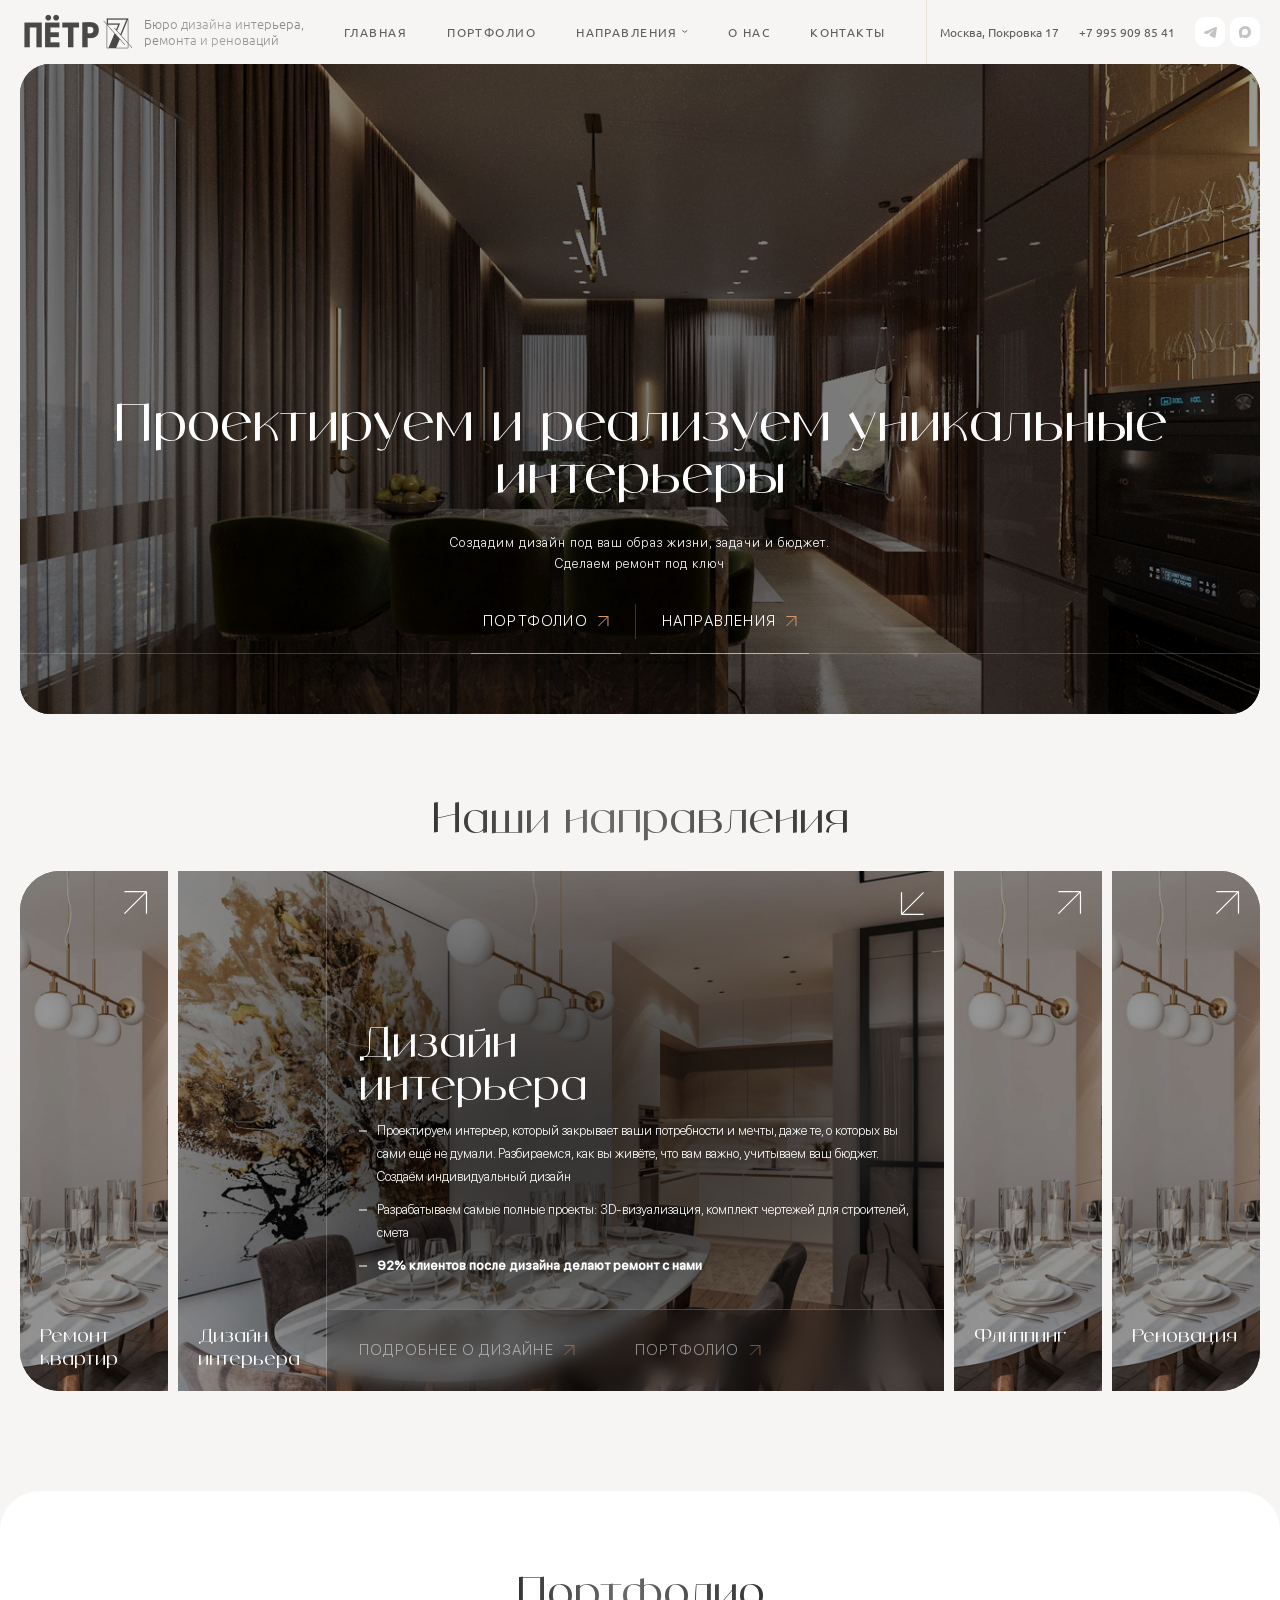
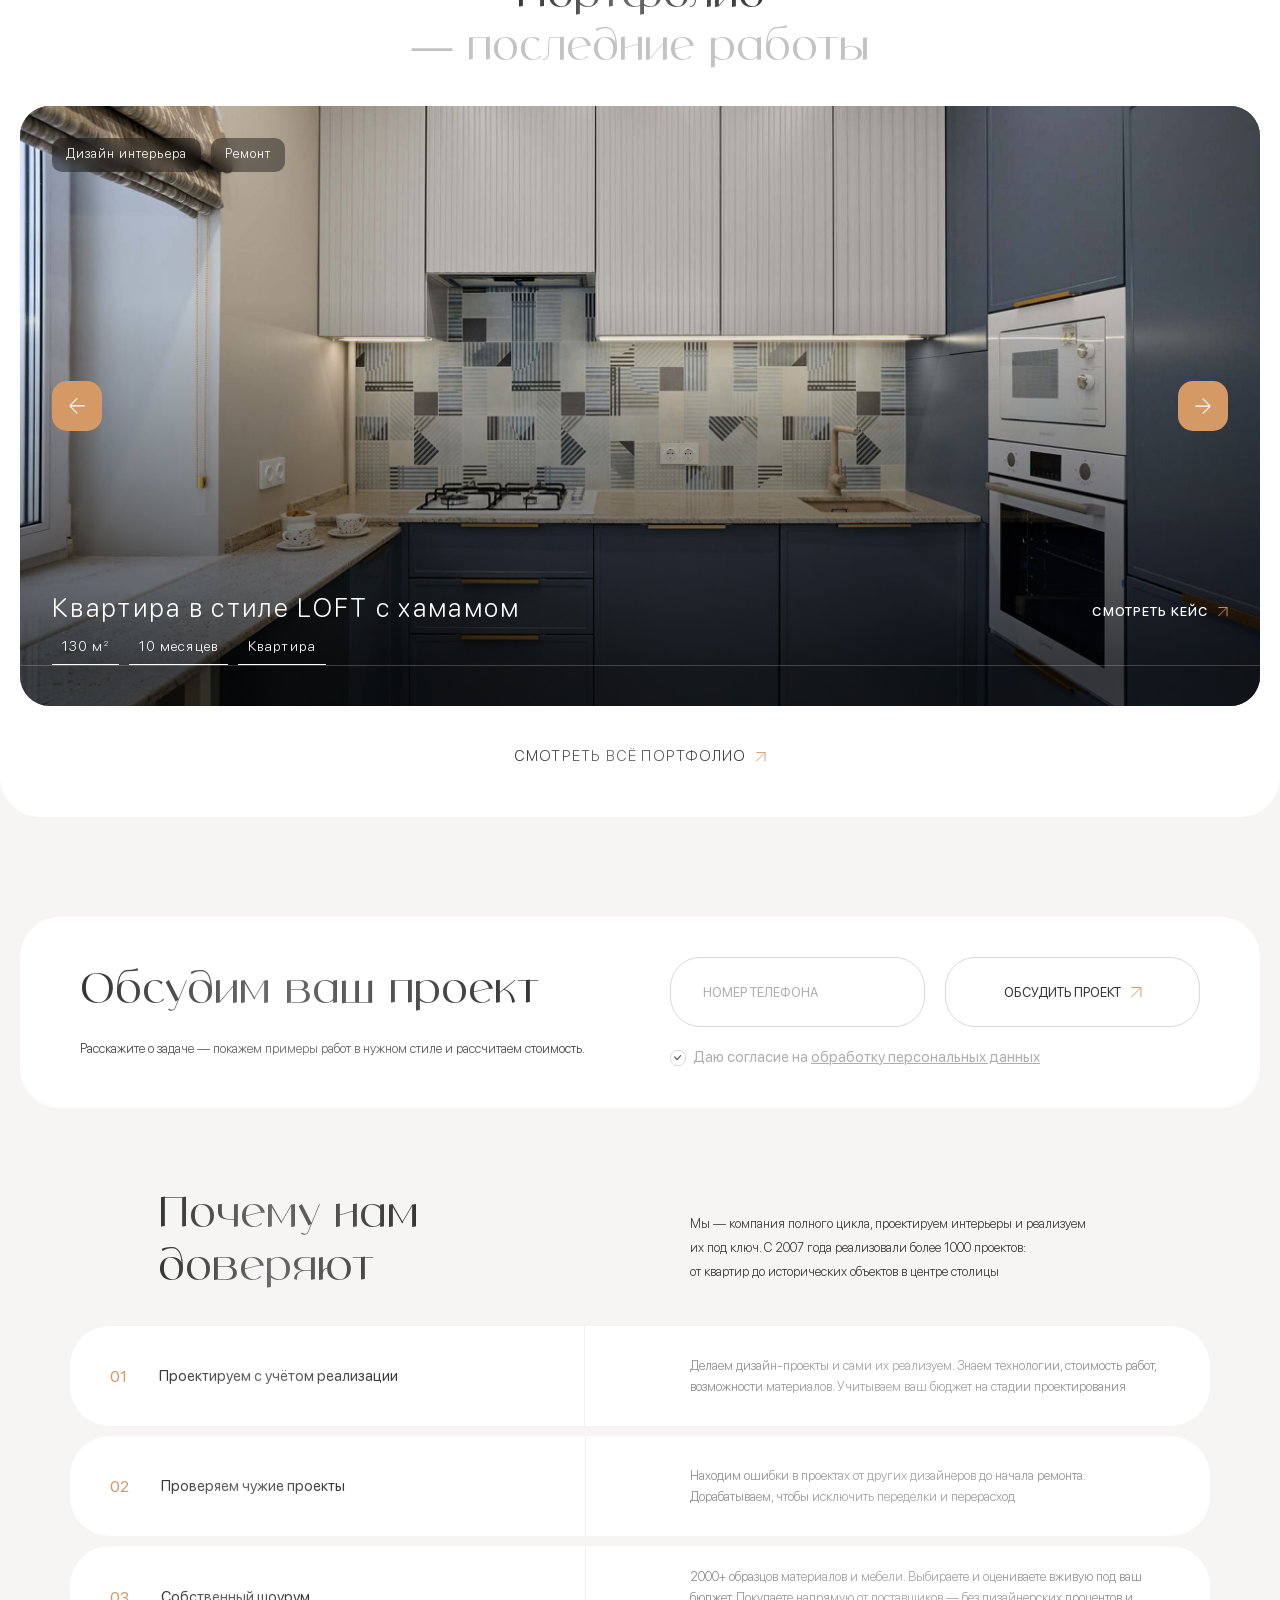
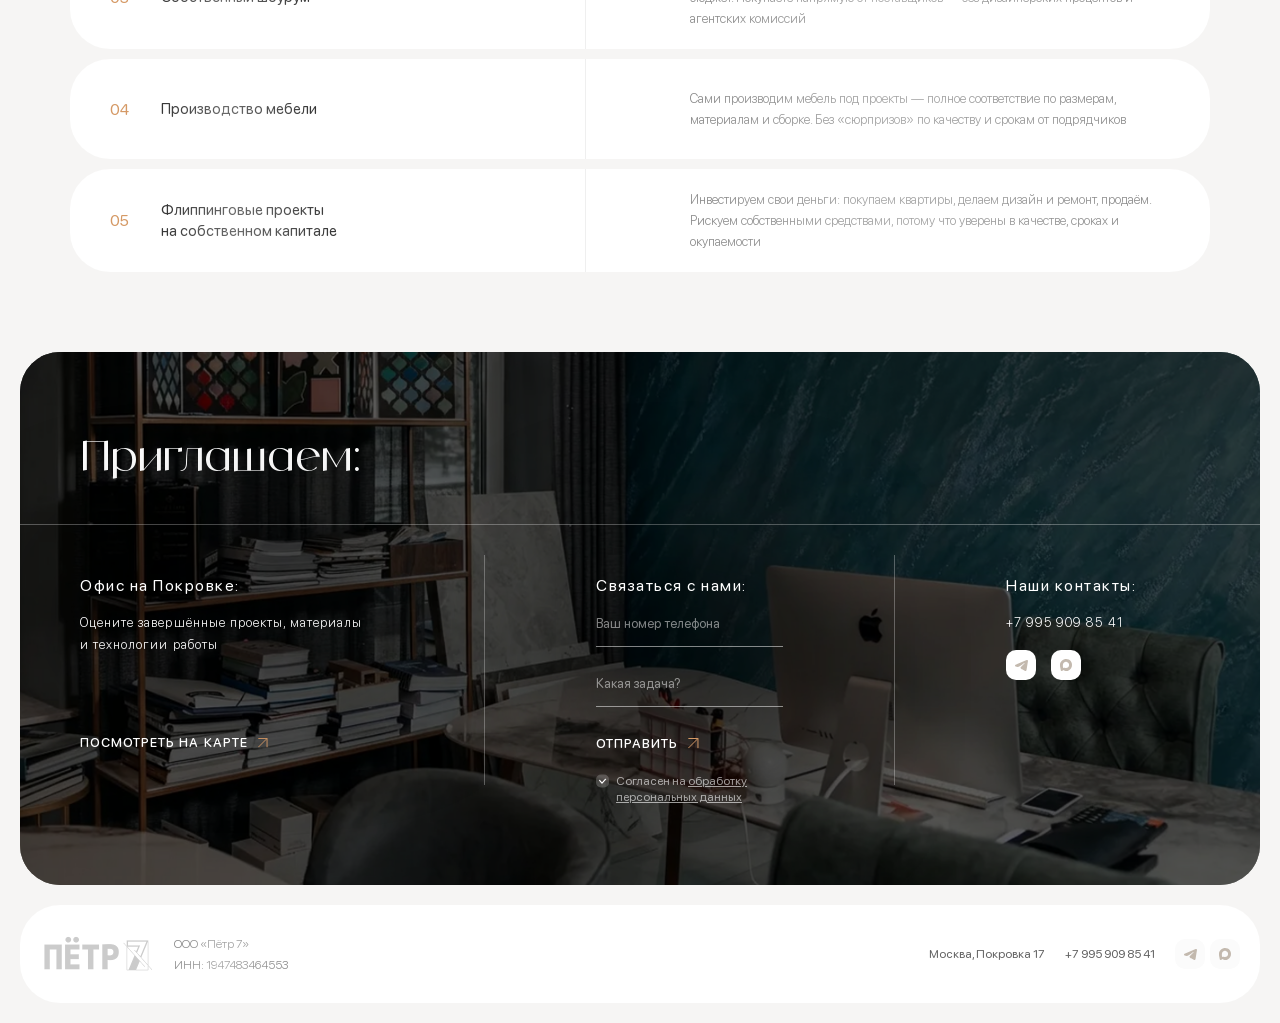
==== commit bca99c05: "Update" ====
--- a/index.html
+++ b/index.html
@@ -109,7 +109,7 @@
 					<div class="cont">
 						<div class="top">
 							<div class="logo">
-								<img src="images/logo.png" alt="">
+								<img src="images/logo_mob.png" alt="">
 							</div>
 
 							<div class="btns">
@@ -355,6 +355,10 @@
 						<div class="block_head center l_m">
 							<div class="title">
 								<span class="text_gradient">Портфолио</span><br> <span>— последние работы</span>
+							</div>
+
+							<div class="swiper_tip">
+								<svg class="icon"><use xlink:href="images/sprite.svg#ic_swipe_tip"></use></svg>
 							</div>
 						</div>
 
--- a/css/styles.css
+++ b/css/styles.css
@@ -551,6 +551,12 @@
 }
 
 
+.tabs .btn span
+{
+    max-width: calc(100% - 11px - var(--inner_gap_s));
+}
+
+
 .tabs .btn .icon
 {
     display: block;
@@ -720,6 +726,43 @@
 
 
 
+/*----------------
+    Swiper tip
+----------------*/
+.swiper_tip
+{
+    position: absolute;
+    right: 0;
+    bottom: 0;
+
+    display: none;
+    align-content: center;
+    align-items: center;
+    flex-wrap: wrap;
+    justify-content: center;
+
+    width: 50px;
+
+    color: #b8b8b8;
+    border-radius: 15px;
+    background: #f8f8f8;
+
+    aspect-ratio: 1 / 1;
+}
+
+
+.swiper_tip .icon
+{
+    display: block;
+
+    width: 20px;
+    height: 21px;
+
+    aspect-ratio: 1 / 1;
+}
+
+
+
 /*------------
     Header
 ------------*/
@@ -1388,7 +1431,7 @@
 {
     position: relative;
 
-    width: calc((var(--content_width_l) - (var(--visible_slides) - 1) * var(--inner_gap)) / var(--visible_slides));
+    width: calc((var(--content_width_l) - (var(--visible_slides) - 1) * 40px) / var(--visible_slides));
 }
 
 
@@ -1571,6 +1614,7 @@
 ----------------*/
 .block_head
 {
+    position: relative;
     display: flex;
     flex-direction: column;
 
@@ -2994,9 +3038,14 @@
 ---------*/
 .why .block_head
 {
-    width: 900px;
-    max-width: 100%;
-    margin-inline: auto;
+    padding-inline: 105px 50px;
+}
+
+
+.why .block_head .desc
+{
+    width: 494px;
+    padding-right: 88px;
 }
 
 
@@ -3874,6 +3923,8 @@
 
     border-radius: var(--border_radius_l);
     background: var(--bg_white);
+
+    filter: grayscale(1) brightness(1) invert(0);
 }
 
 
@@ -4322,6 +4373,12 @@
 }
 
 
+.project_economics .person.mob
+{
+    display: none;
+}
+
+
 .project_economics .person .photo
 {
     display: block;
@@ -4492,7 +4549,7 @@
 {
     position: relative;
 
-    width: calc((var(--content_width_l) - (var(--visible_slides) - 1) * var(--inner_gap)) / var(--visible_slides));
+    width: calc((var(--content_width_l) - (var(--visible_slides) - 1) * 40px) / var(--visible_slides));
 }
 
 
@@ -4833,6 +4890,7 @@
     flex-wrap: wrap;
     justify-content: flex-start;
 
+    margin-inline: -12px;
     margin-top: var(--inner_gap_l);
     padding-bottom: 15px;
 
@@ -5857,6 +5915,27 @@
 
     border-radius: var(--border_radius_l);
     background: var(--bg_white);
+}
+
+
+.show_real_apartments .block_head
+{
+    position: relative;
+}
+
+
+.show_real_apartments .mob_image
+{
+    position: absolute;
+    top: 0;
+    left: 0;
+
+    display: none;
+
+    width: 70px;
+    height: 146px;
+
+    border-radius: 15px;
 }
 
 
@@ -6004,7 +6083,7 @@
     flex-wrap: wrap;
     justify-content: flex-start;
 
-    padding-block: 35px;
+    padding-block: var(--block_padding);
 
     font-size: var(--font_size_xl);
     line-height: calc(100% + 15px);
@@ -6030,7 +6109,7 @@
 
     width: 317px;
     max-width: 100%;
-    padding-block: 35px;
+    padding-block: var(--block_padding);
 
     font-size: var(--font_size_l);
     line-height: calc(100% + 15px);
@@ -6069,6 +6148,12 @@
 /*------------------
     Work formats
 -----------------*/
+.work_formats
+{
+    position: relative;
+}
+
+
 .work_formats .items
 {
     display: flex;
@@ -6117,7 +6202,7 @@
 
 .work_formats .item .name
 {
-    font-size: var(--font_size_xl);
+    font-size: var(--font_size_xxl);
 }
 
 
--- a/css/response_1439.css
+++ b/css/response_1439.css
@@ -176,6 +176,19 @@
     /*---------
         Why
     ---------*/
+    .why .block_head
+    {
+        padding-inline: 88px var(--block_padding_l);
+    }
+
+
+    .why .block_head .desc
+    {
+        width: 480px;
+        padding-right: 80px;
+    }
+
+
     .why .item
     {
         min-height: 100px;
@@ -433,6 +446,16 @@
 
 
 
+    /*------------------------
+        Service info block
+    ------------------------*/
+    .service_info_block
+    {
+        padding-inline: calc(var(--cont_padding) + var(--inner_gap_l) - var(--cont_padding));
+    }
+
+
+
     /*----------------------
         Service benefits
     ----------------------*/
@@ -595,16 +618,9 @@
     }
 
 
-    .how .item .number
-    {
-        padding-block: var(--inner_gap);
-    }
-
-
     .how .item .name
     {
         width: 320px;
-        padding-block: var(--inner_gap);
     }
 
 
@@ -653,6 +669,12 @@
     }
 
 
+    .get_price .data .block_head
+    {
+        width: 420px;
+    }
+
+
 
     /*----------------
         What we do
--- a/css/response_1279.css
+++ b/css/response_1279.css
@@ -250,6 +250,13 @@
     /*---------
         Why
     ---------*/
+    .why .block_head .desc
+    {
+        width: 440px;
+        padding-right: 40px;
+    }
+
+
     .why .item .desc
     {
         width: 440px;
--- a/css/response_1023.css
+++ b/css/response_1023.css
@@ -147,6 +147,25 @@
     /*---------
         Why
     ---------*/
+    .why .block_head
+    {
+        padding-inline: var(--inner_gap_l);
+    }
+
+
+    .why .block_head .desc
+    {
+        width: 100%;
+        padding-right: 0;
+    }
+
+
+    .why .block_head .desc br
+    {
+        display: none;
+    }
+
+
     .why .item
     {
         min-height: 0;
@@ -180,6 +199,12 @@
     {
         width: 100%;
         padding-inline: var(--inner_gap_l);
+    }
+
+
+    .why .item .desc br
+    {
+        display: none;
     }
 
 
@@ -748,6 +773,7 @@
     .how .item .number
     {
         width: 80px;
+        padding-block: var(--inner_gap);
         padding-inline: var(--inner_gap_l);
     }
 
@@ -755,6 +781,7 @@
     .how .item .name
     {
         width: calc(100% - 100px);
+        padding-block: var(--inner_gap);
     }
 
 
--- a/css/response_767.css
+++ b/css/response_767.css
@@ -15,6 +15,16 @@
 
 
 
+    /*----------------
+        Swiper tip
+    ----------------*/
+    .swiper_tip
+    {
+        display: flex;
+    }
+
+
+
     /*------------
         Header
     ------------*/
@@ -26,9 +36,27 @@
 
 
 
+    /*-----------------
+        Mob. header
+    -----------------*/
+    .mob_header
+    {
+        --cont_padding: var(--cont_padding_half);
+    }
+
+
+
     /*----------------
         Pagination
     ----------------*/
+    .pagination
+    {
+        width: 340px;
+        max-width: 100%;
+        margin-inline: auto;
+    }
+
+
     .pagination a.hide
     {
         display: none;
@@ -79,7 +107,7 @@
     ------------------*/
     .form .checkbox
     {
-        font-size: var(--font_size);
+        font-size: var(--font_size_s);
         line-height: calc(100% + 4px);
     }
 
@@ -132,9 +160,17 @@
     }
 
 
+    .directions .row
+    {
+        border-radius: var(--border_radius);
+    }
+
+
     .directions .section .name
     {
         padding-inline: var(--inner_gap);
+
+        font-size: 20px;
     }
 
 
@@ -165,15 +201,41 @@
     /*---------
         Why
     ---------*/
+    .why .block_head
+    {
+        padding-inline: 0;
+    }
+
+
     .why .list
     {
         margin-inline: calc(var(--cont_padding_half) * -1);
     }
 
 
+    .why .item
+    {
+        border-radius: 24px;
+    }
+
+
+    .why .item .number
+    {
+        width: 60px;
+        padding-inline: var(--inner_gap_l) 10px;
+    }
+
+
     .why .item .name
     {
-        width: calc(100% - 80px);
+        width: calc(100% - 60px);
+        padding-block: var(--inner_gap_l);
+    }
+
+
+    .why .item .desc
+    {
+        padding-block: var(--inner_gap_l);
     }
 
 
@@ -190,7 +252,7 @@
 
     .contacts_info .item .messengers a
     {
-        width: 170px;
+        width: 165px;
         height: 60px;
 
         aspect-ratio: auto;
@@ -219,6 +281,43 @@
     .portfolio .cont
     {
         padding-inline: var(--cont_padding_half);
+    }
+
+
+    .portfolio .block_head
+    {
+        align-content: flex-start;
+        align-items: flex-start;
+
+        text-align: left;
+    }
+
+
+    .portfolio .block_head .title .text_gradient ~ span
+    {
+        display: block;
+
+        font-size: 23px;
+        line-height: normal;
+    }
+
+
+    .portfolio .block_head .title .mob
+    {
+        display: block;
+    }
+
+
+    .portfolio .block_head .title .mob + span
+    {
+        display: none;
+    }
+
+
+    .portfolio .block_head .swiper_tip
+    {
+        right: 15px;
+        bottom: 4px;
     }
 
 
@@ -331,6 +430,13 @@
     }
 
 
+    .contacts_block .data .feedback .form .checkbox
+    {
+        width: fit-content;
+        margin-inline: auto;
+    }
+
+
 
     /*--------------------
         Portfolio info
@@ -410,12 +516,45 @@
     }
 
 
+    .service_head .data:before{
+        display: none;
+    }
+
+
+    .service_head .data:after
+    {
+        bottom: 83px;
+        left: 8px;
+
+        width: 362px;
+        height: 454px;
+
+        opacity: .8;
+    }
+
+
     .service_head .title
     {
+        width: calc(100% + var(--cont_padding));
+        max-width: calc(100% + var(--cont_padding));
+        margin-inline: calc(var(--cont_padding_half) * -1);
+
         line-height: calc(100% + 4px);
     }
 
 
+    .service_head .title.small
+    {
+        font-size: 34px;
+    }
+
+
+    .service_head .title br
+    {
+        display: none;
+    }
+
+
     .service_head .cities
     {
         justify-content: center;
@@ -458,6 +597,12 @@
     .service_head .links .link:has(span:nth-child(2)) span + span
     {
         display: block;
+    }
+
+
+    .service_head .image:after
+    {
+        background: rgba(0, 0, 0, .39);
     }
 
 
@@ -572,7 +717,7 @@
     ------------------------*/
     .service_info_block
     {
-        padding-block: var(--inner_gap);
+        padding-block: 50px;
 
         text-align: center;
     }
@@ -581,6 +726,8 @@
     .service_info_block .cont
     {
         justify-content: center;
+
+        gap: var(--inner_gap_l);
     }
 
 
@@ -647,11 +794,26 @@
     }
 
 
+    .show_real_apartments .mob_image
+    {
+        display: block;
+    }
+
+
     .show_real_apartments .data
     {
         width: 100%;
         padding-block: 70px;
         padding-inline: var(--block_padding);
+    }
+
+
+    .show_real_apartments .block_head .title
+    {
+        padding-block: 2px;
+        padding-left: 89px;
+
+        line-height: calc(100% + 8px);
     }
 
 
@@ -691,10 +853,23 @@
     }
 
 
+    .show_real_apartments .form .checkbox
+    {
+        width: fit-content;
+        margin-inline: auto;
+    }
+
+
 
     /*---------
         How
     ---------*/
+    .how .block_head .title
+    {
+        font-size: 35px;
+    }
+
+
     .how .list
     {
         margin-inline: calc(var(--cont_padding_half) * -1);
@@ -711,9 +886,39 @@
     /*------------------
         Work formats
     -----------------*/
+    .work_formats
+    {
+        padding-block: 60px 15px;
+    }
+
+
+    .work_formats .cont
+    {
+        padding-inline: calc(var(--cont_padding) + var(--inner_gap_xs));
+    }
+
+
+    .work_formats .block_head
+    {
+        position: relative;
+
+        z-index: 3;
+    }
+
+
+    .work_formats .block_head .title
+    {
+        -webkit-text-fill-color: #fff;
+    }
+
+
     .work_formats .item
     {
-        width: 100%;
+        position: relative;
+
+        width: 100%;
+
+        z-index: 3;
     }
 
 
@@ -724,6 +929,38 @@
 
         border: 1px solid #dadada;
         border-radius: 25px;
+    }
+
+
+    .work_formats .image
+    {
+        position: absolute;
+        top: 0;
+        right: 0;
+        left: 0;
+
+        display: block;
+
+        width: calc(100% - var(--cont_padding));
+        height: 100%;
+        margin-inline: auto;
+
+        z-index: 1;
+        pointer-events: none;
+    }
+
+
+    .work_formats .image:after
+    {
+        position: absolute;
+        inset: 0;
+
+        display: block;
+
+        content: '';
+
+        border-radius: var(--border_radius_l);
+        background: rgba(0, 0, 0, .40);
     }
 
 
@@ -737,6 +974,13 @@
     }
 
 
+
+    .get_price .info
+    {
+        padding-block: 70px var(--inner_gap_l);
+    }
+
+
     .get_price .info .btn
     {
         width: 100%;
@@ -744,6 +988,26 @@
 
         border: 1px solid #dadada;
         border-radius: 25px;
+    }
+
+
+
+    .get_price .data
+    {
+        padding-block: 70px 109px;
+        padding-inline: var(--inner_gap_l);
+    }
+
+
+    .get_price .data .block_head .title
+    {
+        font-size: 32px;
+    }
+
+
+    .get_price .data .block_head .desc br
+    {
+        display: none;
     }
 
 
@@ -767,6 +1031,12 @@
         margin-inline: calc(var(--cont_padding) / -2);
 
         grid-template-columns: 1fr;
+    }
+
+
+    .what_we_do .item
+    {
+        padding: var(--inner_gap_l);
     }
 
 
@@ -865,6 +1135,12 @@
     }
 
 
+    .benefits .data .title
+    {
+        font-size: 34px;
+    }
+
+
 
     /*--------------------------
         Get current projects
@@ -875,6 +1151,12 @@
     }
 
 
+    .get_current_projects .block_head .title
+    {
+        font-size: 35px;
+    }
+
+
     .get_current_projects .grid_row
     {
         --items_per_line: 1;
@@ -884,6 +1166,52 @@
     .get_current_projects .item
     {
         min-height: 0;
+    }
+
+
+
+    /*-----------------
+        Action form
+    -----------------*/
+    .action_form .data
+    {
+        padding-block: 112px 108px;
+    }
+
+
+    .action_form .block_head .title.small
+    {
+        font-size: 35px;
+    }
+
+
+
+    /*-----------------------
+        Project economics
+    -----------------------*/
+    .project_economics .info .val
+    {
+        justify-content: center;
+
+        min-height: 60px;
+
+        text-align: center;
+    }
+
+
+    .project_economics .person .name
+    {
+        line-height: calc(100% + 10px);
+    }
+
+
+
+    /*------------------------
+        Service advantages
+    ------------------------*/
+    .service_advantages .bg
+    {
+        display: none;
     }
 
 
@@ -975,6 +1303,8 @@
         width: 150px;
         height: 50px;
 
+        color: #c5c5c5;
+
         aspect-ratio: auto;
     }
 
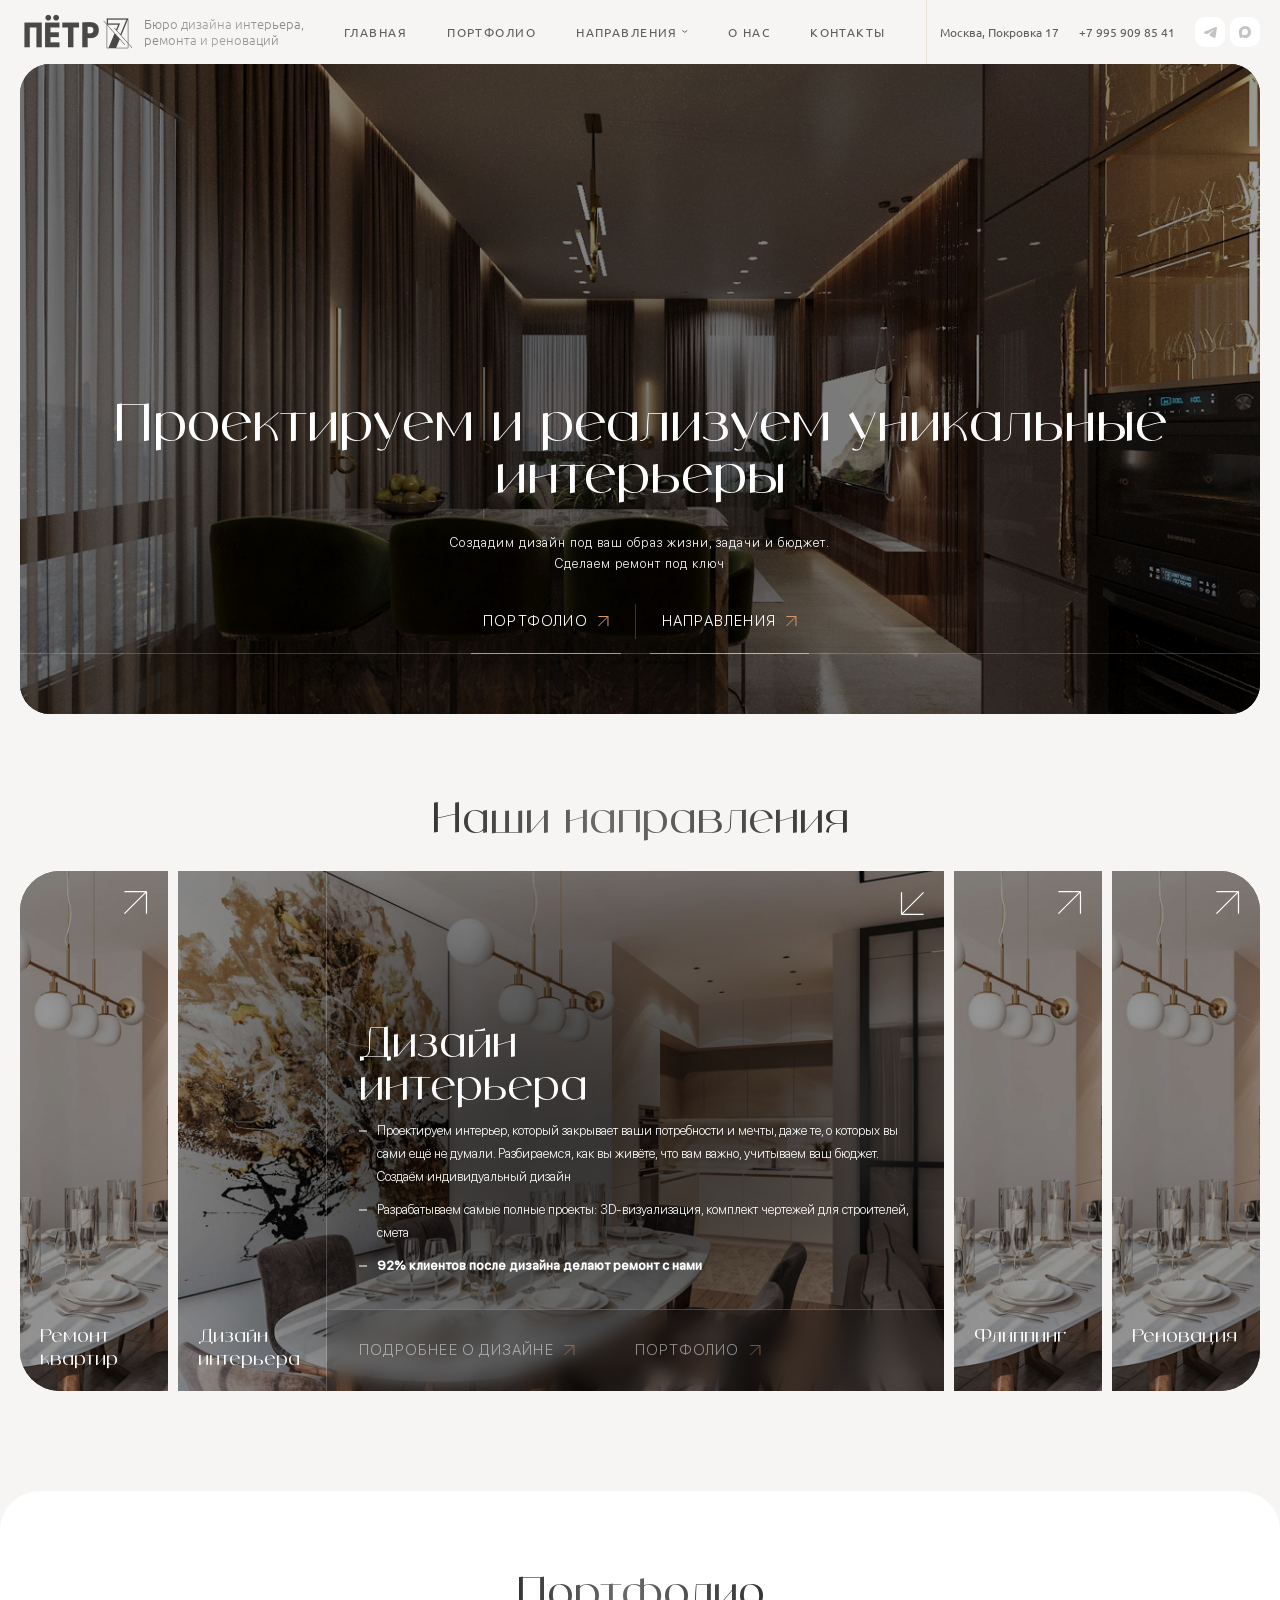
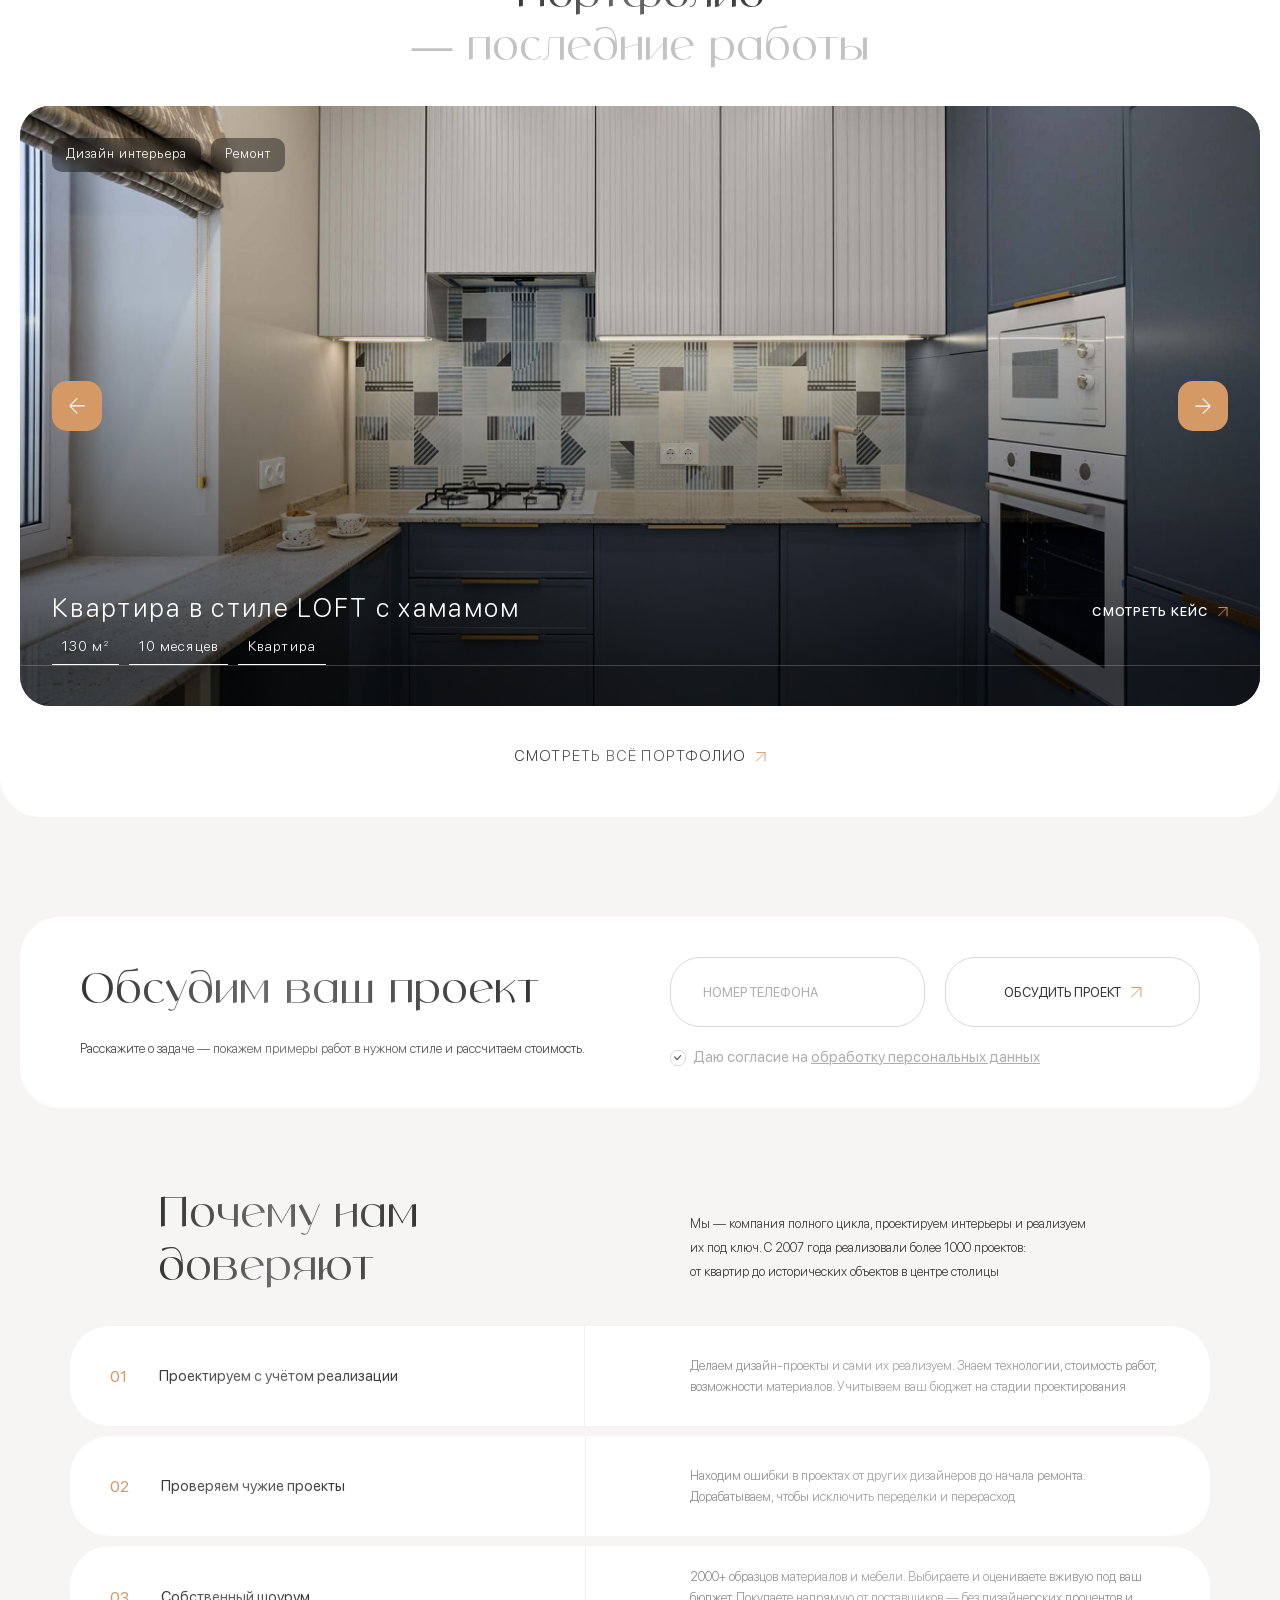
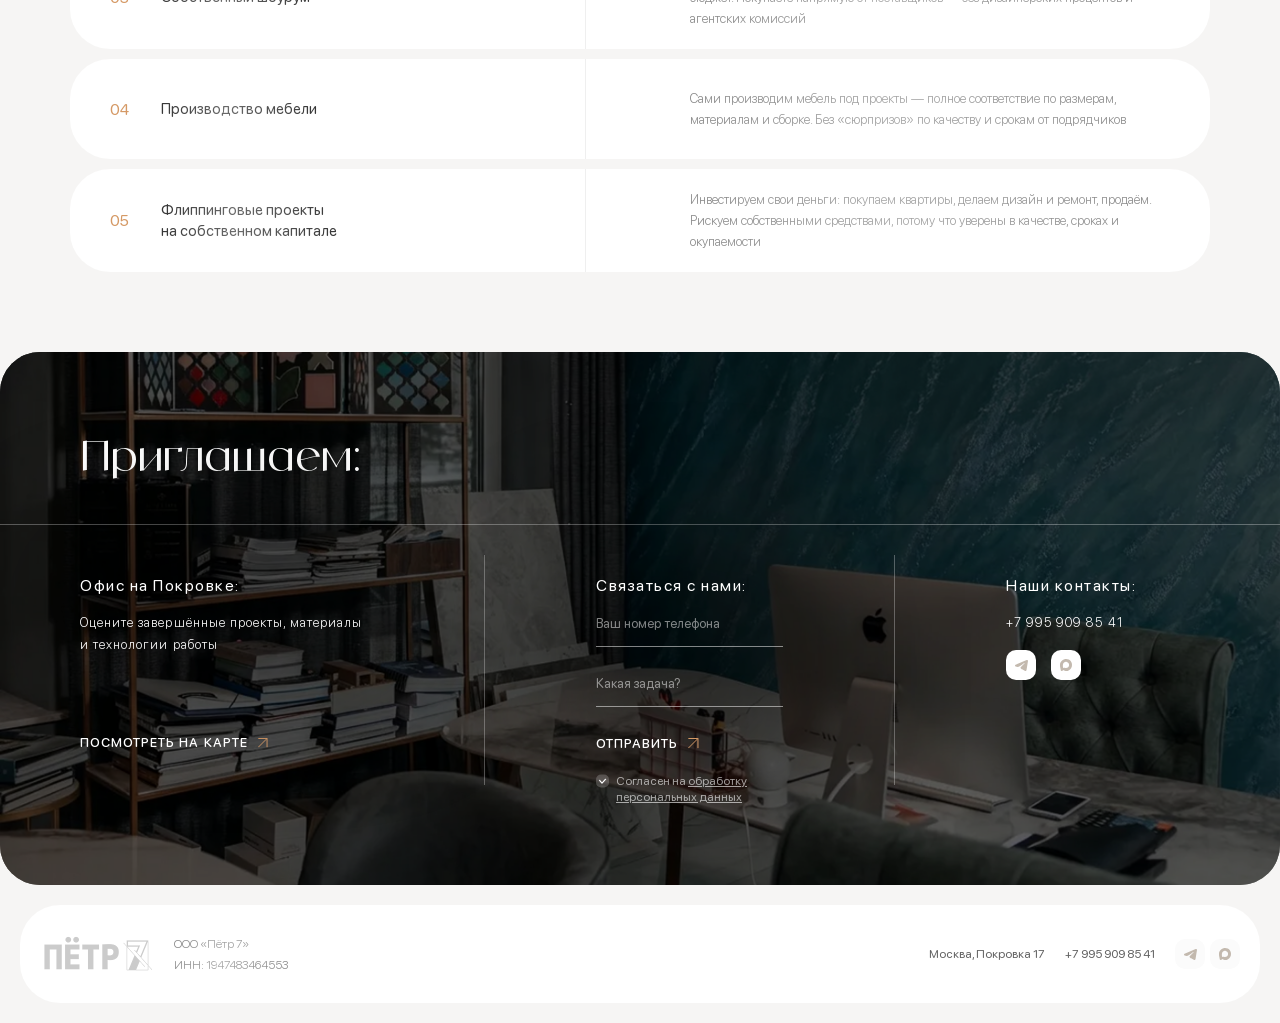
==== commit 53650c3d: "Added modals, quiz, portfolio tabs" ====
--- a/index.html
+++ b/index.html
@@ -148,7 +148,7 @@
 							<div class="desc">Создадим дизайн под ваш образ жизни, задачи и бюджет. Сделаем ремонт под ключ</div>
 
 							<div class="links">
-								<div><a href="/" class="link">
+								<div><a href="/" class="link modal_btn" data-modal="quiz_modal">
 									<span>ПОРТФОЛИО</span>
 
 									<svg class="icon"><use xlink:href="images/sprite.svg#ic_arrow_diagonal"></use></svg>
@@ -797,6 +797,1015 @@
 
 			<div class="overlay"></div>
 		</div>
+
+
+		<section class="modal" id="get_consult_modal">
+			<div class="info">
+				<div class="title">Обсудить ваш проект</div>
+
+				<picture class="image">
+					<img src="images/tmp/get_consult_modal_image.jpg" alt="" loading="lazy" class="cover">
+				</picture>
+			</div>
+
+			<div class="data">
+				<div class="modal_title">Расскажите о задаче:</div>
+
+				<div class="modal_desc">Покажем примеры работ в нужном стиле и рассчитаем стоимость</div>
+
+				<form action="" class="form">
+					<div class="line">
+						<div class="field">
+							<input type="tel" name="" value="" class="input" placeholder="НОМЕР ТЕЛЕФОНА">
+						</div>
+					</div>
+
+					<div class="submit">
+						<button type="submit" class="submit_btn">
+							<span>ОТПРАВИТЬ</span>
+
+							<svg class="icon"><use xlink:href="images/sprite.svg#ic_arrow_diagonal"></use></svg>
+						</button>
+
+						<div class="exp">Перезвоним в течение 15 минут</div>
+					</div>
+
+					<div class="agree">
+						<div class="field">
+							<label class="checkbox">
+								<input type="checkbox" name="agree" checked>
+
+								<div class="check">
+									<svg class="icon"><use xlink:href="images/sprite.svg#ic_check"></use></svg>
+								</div>
+
+								<div>Согласен на <a href="/" target="_blank">обработку персональных данных</a></div>
+							</label>
+						</div>
+					</div>
+				</form>
+
+				<div class="messengers">
+					<div class="label">Или напишите прямо сейчас:</div>
+
+					<div class="items">
+						<a href="/" target="_blank" rel="noopener nofollow" class="tg_link">
+							<svg class="icon"><use xlink:href="images/sprite.svg#ic_tg"></use></svg>
+						</a>
+
+						<a href="/" target="_blank" rel="noopener nofollow" class="max_link">
+							<svg class="icon"><use xlink:href="images/sprite.svg#ic_max"></use></svg>
+						</a>
+					</div>
+				</div>
+			</div>
+		</section>
+
+
+		<section class="modal" id="sign_up_tour_modal">
+			<div class="info">
+				<div class="title">Запишитесь на экскурсию</div>
+
+				<picture class="image">
+					<img src="images/tmp/sign_up_tour_modal_image.jpg" alt="" loading="lazy" class="cover">
+				</picture>
+			</div>
+
+			<div class="data">
+				<div class="modal_title">Покажем завершённые проекты, материалы и технологии</div>
+
+				<div class="modal_desc">Вы увидите, как выглядит ремонт в реальных квартирах</div>
+
+				<form action="" class="form">
+					<div class="line">
+						<div class="field">
+							<input type="tel" name="" value="" class="input" placeholder="НОМЕР ТЕЛЕФОНА">
+						</div>
+					</div>
+
+					<div class="line">
+						<div class="field">
+							<input type="text" name="" value="" class="input" placeholder="УДОБНОЕ ВРЕМЯ ВИЗИТА">
+						</div>
+					</div>
+
+					<div class="submit">
+						<button type="submit" class="submit_btn">
+							<span>ЗАПИСАТЬСЯ</span>
+
+							<svg class="icon"><use xlink:href="images/sprite.svg#ic_arrow_diagonal"></use></svg>
+						</button>
+
+						<div class="exp">Перезвоним в течение 15 минут</div>
+					</div>
+
+					<div class="agree">
+						<div class="field">
+							<label class="checkbox">
+								<input type="checkbox" name="agree" checked>
+
+								<div class="check">
+									<svg class="icon"><use xlink:href="images/sprite.svg#ic_check"></use></svg>
+								</div>
+
+								<div>Согласен на <a href="/" target="_blank">обработку персональных данных</a></div>
+							</label>
+						</div>
+					</div>
+				</form>
+
+				<div class="messengers">
+					<div class="label">Или запишитесь в мессенджерах:</div>
+
+					<div class="items">
+						<a href="/" target="_blank" rel="noopener nofollow" class="tg_link">
+							<svg class="icon"><use xlink:href="images/sprite.svg#ic_tg"></use></svg>
+						</a>
+
+						<a href="/" target="_blank" rel="noopener nofollow" class="max_link">
+							<svg class="icon"><use xlink:href="images/sprite.svg#ic_max"></use></svg>
+						</a>
+					</div>
+				</div>
+			</div>
+		</section>
+
+
+		<section class="modal" id="get_supervision_modal">
+			<div class="info">
+				<div class="title">Подключим технический надзор</div>
+
+				<picture class="image">
+					<img src="images/tmp/get_supervision_modal_image.jpg" alt="" loading="lazy" class="cover">
+				</picture>
+			</div>
+
+			<div class="data">
+				<div class="modal_title">Расскажем, как контролируем качество работ, назовём стоимость и условия</div>
+
+				<form action="" class="form">
+					<div class="line switch">
+						<div class="label">Что необходимо проконтролировать?</div>
+
+						<div class="field">
+							<label>
+								<input type="radio" name="switch_group1" checked>
+
+								<div>
+									<svg class="icon"><use xlink:href="images/sprite.svg#ic_check"></use></svg>
+									<span>Дизайн-проект</span>
+								</div>
+							</label>
+
+							<label>
+								<input type="radio" name="switch_group1">
+
+								<div>
+									<svg class="icon"><use xlink:href="images/sprite.svg#ic_check"></use></svg>
+									<span>Ремонт</span>
+								</div>
+							</label>
+						</div>
+					</div>
+
+					<div class="line">
+						<div class="field">
+							<input type="tel" name="" value="" class="input" placeholder="НОМЕР ТЕЛЕФОНА">
+						</div>
+					</div>
+
+					<div class="submit">
+						<button type="submit" class="submit_btn">
+							<span>ОТПРАВИТЬ</span>
+
+							<svg class="icon"><use xlink:href="images/sprite.svg#ic_arrow_diagonal"></use></svg>
+						</button>
+
+						<div class="exp">Перезвоним в течение 15 минут</div>
+					</div>
+
+					<div class="agree">
+						<div class="field">
+							<label class="checkbox">
+								<input type="checkbox" name="agree" checked>
+
+								<div class="check">
+									<svg class="icon"><use xlink:href="images/sprite.svg#ic_check"></use></svg>
+								</div>
+
+								<div>Согласен на <a href="/" target="_blank">обработку персональных данных</a></div>
+							</label>
+						</div>
+					</div>
+				</form>
+			</div>
+		</section>
+
+
+		<section class="modal" id="get_checklist_modal">
+			<div class="info">
+				<div class="title">Получите чек-лист контроля ремонта</div>
+
+				<picture class="image">
+					<img src="images/tmp/get_checklist_modal_image.jpg" alt="" loading="lazy" class="cover">
+				</picture>
+			</div>
+
+			<div class="data">
+				<div class="modal_title">Отправим PDF с 12 пунктами проверки качества работ<br> на каждом этапе ремонта</div>
+
+				<form action="" class="form">
+					<div class="line switch">
+						<div class="label">Куда отправить чек-лист?</div>
+
+						<div class="field">
+							<label class="width1of3">
+								<input type="radio" name="switch_group1" checked>
+
+								<div>
+									<svg class="icon"><use xlink:href="images/sprite.svg#ic_check"></use></svg>
+									<span>Telegram</span>
+								</div>
+							</label>
+
+							<label class="width1of3">
+								<input type="radio" name="switch_group1">
+
+								<div>
+									<svg class="icon"><use xlink:href="images/sprite.svg#ic_check"></use></svg>
+									<span>Max</span>
+								</div>
+							</label>
+
+							<label class="width1of3">
+								<input type="radio" name="switch_group1">
+
+								<div>
+									<svg class="icon"><use xlink:href="images/sprite.svg#ic_check"></use></svg>
+									<span>Whatsapp</span>
+								</div>
+							</label>
+						</div>
+					</div>
+
+					<div class="line">
+						<div class="field">
+							<input type="tel" name="" value="" class="input" placeholder="НОМЕР ТЕЛЕФОНА">
+						</div>
+					</div>
+
+					<div class="submit">
+						<button type="submit" class="submit_btn">
+							<span>ПОЛУЧИТЬ</span>
+
+							<svg class="icon"><use xlink:href="images/sprite.svg#ic_arrow_diagonal"></use></svg>
+						</button>
+
+						<div class="exp">Перезвоним в течение 15 минут</div>
+					</div>
+
+					<div class="agree">
+						<div class="field">
+							<label class="checkbox">
+								<input type="checkbox" name="agree" checked>
+
+								<div class="check">
+									<svg class="icon"><use xlink:href="images/sprite.svg#ic_check"></use></svg>
+								</div>
+
+								<div>Согласен на <a href="/" target="_blank">обработку персональных данных</a></div>
+							</label>
+						</div>
+					</div>
+				</form>
+			</div>
+		</section>
+
+
+		<section class="modal" id="calc_price_modal">
+			<div class="info">
+				<div class="title">Рассчитаем флипинг под ключ</div>
+
+				<picture class="image">
+					<img src="images/tmp/calc_price_modal_image.jpg" alt="" loading="lazy" class="cover">
+				</picture>
+			</div>
+
+			<div class="data">
+				<div class="modal_title">Подберем 3–7 вариантов<br> и посчитаем доходность</div>
+
+				<form action="" class="form">
+					<div class="line switch">
+						<div class="field">
+							<label>
+								<input type="radio" name="switch_group1" checked>
+
+								<div>
+									<svg class="icon"><use xlink:href="images/sprite.svg#ic_check"></use></svg>
+									<span>Я инвестор</span>
+								</div>
+							</label>
+
+							<label>
+								<input type="radio" name="switch_group1">
+
+								<div>
+									<svg class="icon"><use xlink:href="images/sprite.svg#ic_check"></use></svg>
+									<span>Я покупатель</span>
+								</div>
+							</label>
+						</div>
+					</div>
+
+					<div class="line switch l_m">
+						<div class="label">Ваш бюджет:</div>
+
+						<div class="field with_gap">
+							<label class="width1of3">
+								<input type="radio" name="switch_group2" checked>
+
+								<div>
+									<span>до 15 млн</span>
+								</div>
+							</label>
+
+							<label class="width1of3">
+								<input type="radio" name="switch_group2">
+
+								<div>
+									<span>15–30 млн</span>
+								</div>
+							</label>
+
+							<label class="width1of3">
+								<input type="radio" name="switch_group2">
+
+								<div>
+									<span>30–60 млн</span>
+								</div>
+							</label>
+
+							<label>
+								<input type="radio" name="switch_group2">
+
+								<div>
+									<span>60+ млн</span>
+								</div>
+							</label>
+
+							<label class="mob_full">
+								<input type="radio" name="switch_group2">
+
+								<div>
+									<span>Пока не знаю</span>
+								</div>
+							</label>
+						</div>
+					</div>
+
+					<div class="line">
+						<div class="field">
+							<input type="tel" name="" value="" class="input" placeholder="НОМЕР ТЕЛЕФОНА">
+						</div>
+					</div>
+
+					<div class="submit">
+						<button type="submit" class="submit_btn">
+							<span>ОТПРАВИТЬ</span>
+
+							<svg class="icon"><use xlink:href="images/sprite.svg#ic_arrow_diagonal"></use></svg>
+						</button>
+
+						<div class="exp">Перезвоним в течение 15 минут</div>
+					</div>
+
+					<div class="agree">
+						<div class="field">
+							<label class="checkbox">
+								<input type="checkbox" name="agree" checked>
+
+								<div class="check">
+									<svg class="icon"><use xlink:href="images/sprite.svg#ic_check"></use></svg>
+								</div>
+
+								<div>Согласен на <a href="/" target="_blank">обработку персональных данных</a></div>
+							</label>
+						</div>
+					</div>
+				</form>
+			</div>
+		</section>
+
+
+		<section class="modal" id="get_catalog_modal">
+			<div class="info">
+				<div class="title">Получите каталог объектов</div>
+
+				<picture class="image">
+					<img src="images/tmp/get_catalog_modal_image.jpg" alt="" loading="lazy" class="cover">
+				</picture>
+			</div>
+
+			<div class="data">
+				<div class="modal_title">Пришлём готовые варианты квартир с ремонтом, фото, ценами и сроками</div>
+
+				<form action="" class="form">
+					<div class="line">
+						<div class="field">
+							<input type="tel" name="" value="" class="input" placeholder="НОМЕР ТЕЛЕФОНА">
+						</div>
+					</div>
+
+					<div class="submit">
+						<button type="submit" class="submit_btn">
+							<span>ПОЛУЧИТЬ КАТАЛОГ</span>
+
+							<svg class="icon"><use xlink:href="images/sprite.svg#ic_arrow_diagonal"></use></svg>
+						</button>
+
+						<div class="exp">Перезвоним в течение 15 минут</div>
+					</div>
+
+					<div class="agree">
+						<div class="field">
+							<label class="checkbox">
+								<input type="checkbox" name="agree" checked>
+
+								<div class="check">
+									<svg class="icon"><use xlink:href="images/sprite.svg#ic_check"></use></svg>
+								</div>
+
+								<div>Согласен на <a href="/" target="_blank">обработку персональных данных</a></div>
+							</label>
+						</div>
+					</div>
+				</form>
+
+				<div class="messengers">
+					<div class="label">Или напишите прямо сейчас:</div>
+
+					<div class="items">
+						<a href="/" target="_blank" rel="noopener nofollow" class="tg_link">
+							<svg class="icon"><use xlink:href="images/sprite.svg#ic_tg"></use></svg>
+						</a>
+
+						<a href="/" target="_blank" rel="noopener nofollow" class="max_link">
+							<svg class="icon"><use xlink:href="images/sprite.svg#ic_max"></use></svg>
+						</a>
+					</div>
+				</div>
+			</div>
+		</section>
+
+
+		<section class="modal" id="get_appointment_modal">
+			<div class="info">
+				<div class="title">Запишитесь на встречу</div>
+
+				<picture class="image">
+					<img src="images/tmp/get_appointment_modal_image.jpg" alt="" loading="lazy" class="cover">
+				</picture>
+			</div>
+
+			<div class="data">
+				<div class="modal_title">Обсудим конкретные объекты, покажем расчёты доходности<br> и согласуем сроки реализации</div>
+
+				<form action="" class="form">
+					<div class="line">
+						<div class="field">
+							<input type="tel" name="" value="" class="input" placeholder="НОМЕР ТЕЛЕФОНА">
+						</div>
+					</div>
+
+					<div class="line">
+						<div class="field">
+							<input type="text" name="" value="" class="input" placeholder="УДОБНОЕ ВРЕМЯ ВИЗИТА">
+						</div>
+					</div>
+
+					<div class="submit">
+						<button type="submit" class="submit_btn">
+							<span>ЗАПИСАТЬСЯ</span>
+
+							<svg class="icon"><use xlink:href="images/sprite.svg#ic_arrow_diagonal"></use></svg>
+						</button>
+
+						<div class="exp">Перезвоним в течение 15 минут</div>
+					</div>
+
+					<div class="agree">
+						<div class="field">
+							<label class="checkbox">
+								<input type="checkbox" name="agree" checked>
+
+								<div class="check">
+									<svg class="icon"><use xlink:href="images/sprite.svg#ic_check"></use></svg>
+								</div>
+
+								<div>Согласен на <a href="/" target="_blank">обработку персональных данных</a></div>
+							</label>
+						</div>
+					</div>
+				</form>
+
+				<div class="messengers">
+					<div class="label">Или запишитесь в мессенджерах:</div>
+
+					<div class="items">
+						<a href="/" target="_blank" rel="noopener nofollow" class="tg_link">
+							<svg class="icon"><use xlink:href="images/sprite.svg#ic_tg"></use></svg>
+						</a>
+
+						<a href="/" target="_blank" rel="noopener nofollow" class="max_link">
+							<svg class="icon"><use xlink:href="images/sprite.svg#ic_max"></use></svg>
+						</a>
+					</div>
+				</div>
+			</div>
+		</section>
+
+
+		<section class="modal" id="get_appointment2_modal">
+			<div class="info">
+				<div class="title">Запишитесь на встречу</div>
+
+				<picture class="image">
+					<img src="images/tmp/get_appointment2_modal_image.jpg" alt="" loading="lazy" class="cover">
+				</picture>
+			</div>
+
+			<div class="data">
+				<div class="modal_title">Приезжайте к нам в офис или встретимся на вашем объекте</div>
+
+				<form action="" class="form">
+					<div class="line">
+						<div class="field">
+							<input type="tel" name="" value="" class="input" placeholder="НОМЕР ТЕЛЕФОНА">
+						</div>
+					</div>
+
+					<div class="line">
+						<div class="field">
+							<input type="text" name="" value="" class="input" placeholder="УДОБНОЕ ВРЕМЯ ВИЗИТА">
+						</div>
+					</div>
+
+					<div class="submit">
+						<button type="submit" class="submit_btn">
+							<span>ЗАПИСАТЬСЯ</span>
+
+							<svg class="icon"><use xlink:href="images/sprite.svg#ic_arrow_diagonal"></use></svg>
+						</button>
+
+						<div class="exp">Перезвоним в течение 15 минут</div>
+					</div>
+
+					<div class="agree">
+						<div class="field">
+							<label class="checkbox">
+								<input type="checkbox" name="agree" checked>
+
+								<div class="check">
+									<svg class="icon"><use xlink:href="images/sprite.svg#ic_check"></use></svg>
+								</div>
+
+								<div>Согласен на <a href="/" target="_blank">обработку персональных данных</a></div>
+							</label>
+						</div>
+					</div>
+				</form>
+
+				<div class="messengers">
+					<div class="label">Или запишитесь в мессенджерах:</div>
+
+					<div class="items">
+						<a href="/" target="_blank" rel="noopener nofollow" class="tg_link">
+							<svg class="icon"><use xlink:href="images/sprite.svg#ic_tg"></use></svg>
+						</a>
+
+						<a href="/" target="_blank" rel="noopener nofollow" class="max_link">
+							<svg class="icon"><use xlink:href="images/sprite.svg#ic_max"></use></svg>
+						</a>
+					</div>
+				</div>
+			</div>
+		</section>
+
+
+		<section class="modal success" id="success_modal">
+			<div class="data">
+				<div class="check">
+					<svg><use xlink:href="images/sprite.svg#ic_check_big"></use></svg>
+				</div>
+
+				<div class="title">Спасибо!</div>
+
+				<div class="desc">Менеджер свяжется с вами<br> в течение 15 минут</div>
+
+				<div class="messengers">
+					<div class="label">Или напишите нам сами:</div>
+
+					<div class="items">
+						<a href="/" target="_blank" rel="noopener nofollow" class="tg_link">
+							<svg class="icon"><use xlink:href="images/sprite.svg#ic_tg"></use></svg>
+						</a>
+
+						<a href="/" target="_blank" rel="noopener nofollow" class="max_link">
+							<svg class="icon"><use xlink:href="images/sprite.svg#ic_max"></use></svg>
+						</a>
+					</div>
+				</div>
+			</div>
+		</section>
+
+
+		<section class="modal quiz" id="quiz_modal">
+			<form action="" class="form">
+				<div class="step step1" style="display: block;">
+					<div class="row">
+						<div class="info">
+							<div class="title">Узнайте стоимость ремонта<br> и дизайна<br> за 2 минуты</div>
+
+							<div class="desc">Ответьте на 5 вопросов и получите расчёт без звонков – сразу в Telegram или Max</div>
+						</div>
+
+						<div class="data">
+							<div class="progress">
+								<div style="width: 16.666%;"></div>
+							</div>
+
+							<div class="title">Что требуется сделать?</div>
+
+							<div class="answers">
+								<label>
+									<input type="radio" name="step1_answers">
+
+									<div>
+										<svg class="icon"><use xlink:href="images/sprite.svg#ic_check"></use></svg>
+										<span>Дизайн-проект</span>
+									</div>
+								</label>
+
+								<label>
+									<input type="radio" name="step1_answers">
+
+									<div>
+										<svg class="icon"><use xlink:href="images/sprite.svg#ic_check"></use></svg>
+										<span>Ремонт</span>
+									</div>
+								</label>
+
+								<label>
+									<input type="radio" name="step1_answers">
+
+									<div>
+										<svg class="icon"><use xlink:href="images/sprite.svg#ic_check"></use></svg>
+										<span>Дизайн-проект + ремонт</span>
+									</div>
+								</label>
+							</div>
+
+							<div class="btns">
+								<button type="button" class="btn next_btn">
+									<span>СЛЕДУЮЩИЙ ШАГ</span>
+
+									<svg class="icon"><use xlink:href="images/sprite.svg#ic_arrow_hor"></use></svg>
+								</button>
+							</div>
+						</div>
+					</div>
+
+					<picture class="image">
+						<img src="images/tmp/quiz_modal_step1_image.jpg" alt="" loading="lazy" class="cover">
+					</picture>
+				</div>
+
+
+				<div class="step step2">
+					<div class="row">
+						<div class="step_desc">
+							<p>На каждый формат жилья выделяем профильного архитектора, чтобы все легло как надо</p>
+						</div>
+
+						<div class="data">
+							<div class="progress">
+								<div style="width: 33.333%;"></div>
+							</div>
+
+							<div class="title">С чем будем работать?</div>
+
+							<div class="answers">
+								<label>
+									<input type="radio" name="step2_answer">
+
+									<div>
+										<svg class="icon"><use xlink:href="images/sprite.svg#ic_check"></use></svg>
+										<span>Квартира</span>
+									</div>
+								</label>
+
+								<label>
+									<input type="radio" name="step2_answer">
+
+									<div>
+										<svg class="icon"><use xlink:href="images/sprite.svg#ic_check"></use></svg>
+										<span>Дом</span>
+									</div>
+								</label>
+
+								<label>
+									<input type="radio" name="step2_answer">
+
+									<div>
+										<svg class="icon"><use xlink:href="images/sprite.svg#ic_check"></use></svg>
+										<span>Коммерческое помещение</span>
+									</div>
+								</label>
+
+								<label>
+									<input type="radio" name="step2_answer">
+
+									<div>
+										<svg class="icon"><use xlink:href="images/sprite.svg#ic_check"></use></svg>
+										<span>Реновация</span>
+									</div>
+								</label>
+
+								<label class="other">
+									<input type="radio" name="step2_answer">
+
+									<div>
+										<span>Свой вариант</span>
+									</div>
+								</label>
+							</div>
+
+							<div class="btns">
+								<button type="button" class="btn prev_btn">
+									<svg class="icon"><use xlink:href="images/sprite.svg#ic_arrow_hor"></use></svg>
+								</button>
+
+								<button type="button" class="btn next_btn">
+									<span>СЛЕДУЮЩИЙ ШАГ</span>
+
+									<svg class="icon"><use xlink:href="images/sprite.svg#ic_arrow_hor"></use></svg>
+								</button>
+							</div>
+						</div>
+					</div>
+
+					<picture class="image">
+						<img src="images/tmp/quiz_modal_step2_image.jpg" alt="" loading="lazy" class="cover">
+					</picture>
+				</div>
+
+
+				<div class="step step3">
+					<div class="row">
+						<div class="step_desc">
+							<p>Работаем с планировками любой сложности. Чем больше площадь — тем заметнее экономия за счет оптовой комплектации</p>
+						</div>
+
+						<div class="data">
+							<div class="progress">
+								<div style="width: 50%;"></div>
+							</div>
+
+							<div class="title">Какая площадь помещения?</div>
+
+							<div class="amount">
+								<button type="button" class="btn minus">
+									<svg class="icon"><use xlink:href="images/sprite.svg#ic_minus"></use></svg>
+								</button>
+
+								<input type="text" value="42 м²" class="input" data-minimum="10" data-maximum="999" data-step="1" data-unit=" м²">
+
+								<button type="button" class="btn plus">
+									<svg class="icon"><use xlink:href="images/sprite.svg#ic_plus"></use></svg>
+								</button>
+							</div>
+
+							<div class="btns">
+								<button type="button" class="btn prev_btn">
+									<svg class="icon"><use xlink:href="images/sprite.svg#ic_arrow_hor"></use></svg>
+								</button>
+
+								<button type="button" class="btn next_btn">
+									<span>СЛЕДУЮЩИЙ ШАГ</span>
+
+									<svg class="icon"><use xlink:href="images/sprite.svg#ic_arrow_hor"></use></svg>
+								</button>
+							</div>
+						</div>
+					</div>
+
+					<picture class="image">
+						<img src="images/tmp/quiz_modal_step3_image.jpg" alt="" loading="lazy" class="cover">
+					</picture>
+				</div>
+
+
+				<div class="step step4">
+					<div class="row">
+						<div class="step_desc">
+							<p>Это поможет нам правильно подобрать состав работ</p>
+						</div>
+
+						<div class="data">
+							<div class="progress">
+								<div style="width: 66.666%;"></div>
+							</div>
+
+							<div class="title">В каком состоянии помещение?</div>
+
+							<div class="answers">
+								<label>
+									<input type="radio" name="step4_answer">
+
+									<div>
+										<svg class="icon"><use xlink:href="images/sprite.svg#ic_check"></use></svg>
+										<span>Новостройка</span>
+										<small>черновая отделка</small>
+									</div>
+								</label>
+
+								<label>
+									<input type="radio" name="step4_answer">
+
+									<div>
+										<svg class="icon"><use xlink:href="images/sprite.svg#ic_check"></use></svg>
+										<span>Вторичка</span>
+										<small>требуется капитальный ремонт</small>
+									</div>
+								</label>
+
+								<label>
+									<input type="radio" name="step4_answer">
+
+									<div>
+										<svg class="icon"><use xlink:href="images/sprite.svg#ic_check"></use></svg>
+										<span>Реновация</span>
+										<small>сталинка и т.п</small>
+									</div>
+								</label>
+							</div>
+
+							<div class="btns">
+								<button type="button" class="btn prev_btn">
+									<svg class="icon"><use xlink:href="images/sprite.svg#ic_arrow_hor"></use></svg>
+								</button>
+
+								<button type="button" class="btn next_btn">
+									<span>СЛЕДУЮЩИЙ ШАГ</span>
+
+									<svg class="icon"><use xlink:href="images/sprite.svg#ic_arrow_hor"></use></svg>
+								</button>
+							</div>
+						</div>
+					</div>
+
+					<picture class="image">
+						<img src="images/tmp/quiz_modal_step3_image.jpg" alt="" loading="lazy" class="cover">
+					</picture>
+				</div>
+
+
+				<div class="step step5">
+					<div class="row">
+						<div class="step_desc">
+							<p>По стилю еще будет пространство для правок. Первым делом определяем общий вектор</p>
+						</div>
+
+						<div class="data">
+							<div class="progress">
+								<div style="width: 83.333%;"></div>
+							</div>
+
+							<div class="title">Какой стиль вам ближе?</div>
+
+							<div class="style">
+								<label class="l_w">
+									<input type="radio" name="step5_answer">
+
+									<div>Современная классика</div>
+
+									<picture class="thumb">
+										<img src="images/tmp/quiz_modal_style_thumb1.jpg" alt="" loading="lazy" class="cover">
+									</picture>
+								</label>
+
+								<label>
+									<input type="radio" name="step5_answer">
+
+									<div>Минимализм</div>
+
+									<picture class="thumb">
+										<img src="images/tmp/quiz_modal_style_thumb2.jpg" alt="" loading="lazy" class="cover">
+									</picture>
+								</label>
+
+								<label>
+									<input type="radio" name="step5_answer">
+
+									<div>Арт-деко</div>
+
+									<picture class="thumb">
+										<img src="images/tmp/quiz_modal_style_thumb3.jpg" alt="" loading="lazy" class="cover">
+									</picture>
+								</label>
+
+								<label>
+									<input type="radio" name="step5_answer">
+
+									<div>Лофт / Эко</div>
+
+									<picture class="thumb">
+										<img src="images/tmp/quiz_modal_style_thumb4.jpg" alt="" loading="lazy" class="cover">
+									</picture>
+								</label>
+
+								<label class="dont_know_yet">
+									<input type="radio" name="step5_answer">
+
+									<div>Пока не знаю</div>
+								</label>
+							</div>
+
+							<div class="btns">
+								<button type="button" class="btn prev_btn">
+									<svg class="icon"><use xlink:href="images/sprite.svg#ic_arrow_hor"></use></svg>
+								</button>
+
+								<button type="button" class="btn next_btn">
+									<span>ПОСЛЕДНИЙ ШАГ</span>
+
+									<svg class="icon"><use xlink:href="images/sprite.svg#ic_arrow_hor"></use></svg>
+								</button>
+							</div>
+						</div>
+					</div>
+
+					<picture class="image">
+						<img src="images/tmp/quiz_modal_step5_image.jpg" alt="" loading="lazy" class="cover">
+					</picture>
+				</div>
+
+
+				<div class="step step6">
+					<div class="row">
+						<div class="info">
+							<div class="title">Куда<br> отправить<br> расчет<br> стоимости?</div>
+
+							<div class="desc">Покажем смету и примеры проектов<br> под ваш запрос</div>
+						</div>
+
+						<div class="data">
+							<div class="progress">
+								<div style="width: 100%;"></div>
+							</div>
+
+							<div class="title">Куда отправить расчет?</div>
+
+							<div class="finish">
+								<div class="line">
+									<div class="field">
+										<input type="tel" name="" value="" class="input" placeholder="НОМЕР ТЕЛЕФОНА">
+									</div>
+								</div>
+
+								<div class="line agree">
+									<div class="field">
+										<label class="checkbox">
+											<input type="checkbox" name="agree" checked>
+
+											<div class="check">
+												<svg class="icon"><use xlink:href="images/sprite.svg#ic_check"></use></svg>
+											</div>
+
+											<div>Согласен на <a href="/" target="_blank">обработку персональных данных</a></div>
+										</label>
+									</div>
+								</div>
+							</div>
+
+							<div class="submit">
+								<div class="exp">Перезвоним в течение 15 минут</div>
+
+								<button type="submit" class="submit_btn">
+									<span>ПОЛУЧИТЬ РАСЧЕТ</span>
+
+									<svg class="icon"><use xlink:href="images/sprite.svg#ic_arrow_diagonal"></use></svg>
+								</button>
+							</div>
+						</div>
+					</div>
+
+					<picture class="image">
+						<img src="images/tmp/quiz_modal_step6_image.jpg" alt="" loading="lazy" class="cover">
+					</picture>
+				</div>
+			</form>
+		</section>
 
 
 		<!-- Connecting javascript files -->
--- a/css/styles.css
+++ b/css/styles.css
@@ -216,6 +216,13 @@
 
 
 
+.modal_btn > *
+{
+    pointer-events: none;
+}
+
+
+
 img.cover,
 video.cover
 {
@@ -266,11 +273,13 @@
 --------------*/
 .fancybox__container
 {
-    --fancybox-backdrop-bg: var(--dark_color);
-    --f-close-button-width: 40px;
-    --f-close-button-height: 40px;
+            backdrop-filter: blur(25px);
+    -webkit-backdrop-filter: blur(25px);
+    --fancybox-backdrop-bg: rgba(0, 0, 0, .50);
+    --f-close-button-width: 44px;
+    --f-close-button-height: 44px;
     --f-close-border-radius: 0;
-    --f-close-button-color: var(--dark_color);
+    --f-close-button-color: rgba(0, 0, 0, .1);
     --f-close-button-hover-color: var(--dark_color);
     --f-close-button-svg-width: 24px;
     --f-close-button-svg-height: 24px;
@@ -291,8 +300,8 @@
 
 .f-button.is-close-button
 {
-    top: 0;
-    right: 0;
+    top: var(--inner_gap_s);
+    right: var(--inner_gap_s);
 }
 
 
@@ -1615,6 +1624,7 @@
 .block_head
 {
     position: relative;
+
     display: flex;
     flex-direction: column;
 
@@ -1951,6 +1961,49 @@
 }
 
 
+.text_block h2
+{
+    margin-bottom: var(--inner_gap_s);
+
+    font-size: var(--font_size_xl);
+    font-weight: 400;
+    line-height: calc(100% + 15px);
+}
+
+
+.text_block * + h2
+{
+    margin-top: var(--inner_gap);
+}
+
+
+.text_block h2 + *
+{
+    margin-top: 0 !important;
+}
+
+
+.text_block img
+{
+    display: block;
+
+    max-width: 100%;
+
+    border-radius: var(--border_radius_l);
+}
+
+
+.text_block hr
+{
+    width: 100%;
+    height: 1px;
+    margin-block: 50px;
+
+    border: none;
+    background: #d9d9d9;
+}
+
+
 .text_block a
 {
     color: var(--primary_color);
@@ -2004,6 +2057,17 @@
     background: #b2b2b2;
 
     aspect-ratio: 1 / 1;
+}
+
+
+.text_block .images
+{
+    display: flex;
+    flex-direction: column;
+
+    margin-block: 60px;
+
+    gap: var(--inner_gap);
 }
 
 
@@ -3149,10 +3213,10 @@
 /*--------------------
     Contacts block
 --------------------*/
-.contacts_block:not(:has(> .cont))
+/* .contacts_block:not(:has(> .cont))
 {
     padding-inline: var(--cont_padding);
-}
+} */
 
 
 .contacts_block:not(.block)
@@ -4510,42 +4574,42 @@
 
 
 
-/*-----------------------
-    Portfolio gallery
------------------------*/
-.portfolio_gallery .swiper
+/*--------------------
+    Portfolio data
+--------------------*/
+.portfolio_data .swiper
 {
     overflow: visible;
 }
 
 
-.portfolio_gallery .swiper.six_slides
+.portfolio_data .swiper.six_slides
 {
     --visible_slides: 6;
 }
 
-.portfolio_gallery .swiper.five_slides
+.portfolio_data .swiper.five_slides
 {
     --visible_slides: 5;
 }
 
-.portfolio_gallery .swiper.four_slides
+.portfolio_data .swiper.four_slides
 {
     --visible_slides: 4;
 }
 
-.portfolio_gallery .swiper.three_slides
+.portfolio_data .swiper.three_slides
 {
     --visible_slides: 3;
 }
 
-.portfolio_gallery .swiper.two_slides
+.portfolio_data .swiper.two_slides
 {
     --visible_slides: 2;
 }
 
 
-.portfolio_gallery .swiper-slide
+.portfolio_data .swiper-slide
 {
     position: relative;
 
@@ -4553,7 +4617,7 @@
 }
 
 
-.portfolio_gallery .swiper-slide + .swiper-slide:before
+.portfolio_data .swiper-slide + .swiper-slide:before
 {
     position: absolute;
     top: 0;
@@ -4572,8 +4636,8 @@
 }
 
 
-.portfolio_gallery .swiper-button-next,
-.portfolio_gallery .swiper-button-prev
+.portfolio_data .swiper-button-next,
+.portfolio_data .swiper-button-prev
 {
     background: var(--bg_white);
 
@@ -4583,8 +4647,8 @@
 }
 
 
-.portfolio_gallery .swiper-button-next span,
-.portfolio_gallery .swiper-button-prev span
+.portfolio_data .swiper-button-next span,
+.portfolio_data .swiper-button-prev span
 {
     position: relative;
 
@@ -4604,8 +4668,8 @@
 }
 
 
-.portfolio_gallery .swiper-button-prev:before,
-.portfolio_gallery .swiper-button-next:before
+.portfolio_data .swiper-button-prev:before,
+.portfolio_data .swiper-button-next:before
 {
     position: absolute;
     top: 50%;
@@ -4625,8 +4689,8 @@
 }
 
 
-.portfolio_gallery .swiper-button-prev:after,
-.portfolio_gallery .swiper-button-next:after
+.portfolio_data .swiper-button-prev:after,
+.portfolio_data .swiper-button-next:after
 {
     position: absolute;
     top: 50%;
@@ -4646,14 +4710,14 @@
 }
 
 
-.portfolio_gallery .swiper-button-next:before
+.portfolio_data .swiper-button-next:before
 {
     right: auto;
     left: 0;
 }
 
 
-.portfolio_gallery .swiper-button-next:after
+.portfolio_data .swiper-button-next:after
 {
     right: 100%;
     left: auto;
@@ -4662,14 +4726,14 @@
 }
 
 
-.portfolio_gallery .swiper-button-next.swiper-button-disabled,
-.portfolio_gallery .swiper-button-prev.swiper-button-disabled
+.portfolio_data .swiper-button-next.swiper-button-disabled,
+.portfolio_data .swiper-button-prev.swiper-button-disabled
 {
     opacity: 0;
 }
 
 
-.portfolio_gallery .swiper-slide .btn
+.portfolio_data .swiper-slide .btn
 {
     justify-content: center;
 
@@ -4677,6 +4741,10 @@
 }
 
 
+
+/*-----------------------
+    Portfolio gallery
+-----------------------*/
 .portfolio_gallery .grid_row
 {
     --items_per_line: 2;
@@ -4703,6 +4771,99 @@
     background: var(--bg_white);
 
     aspect-ratio: 1 / .7165;
+}
+
+
+
+/*-----------------------
+    Portfolio process
+-----------------------*/
+.portfolio_process
+{
+    display: flex;
+    flex-direction: column;
+
+    width: 840px;
+    max-width: 100%;
+    margin-inline: auto;
+
+    gap: 60px;
+}
+
+
+.portfolio_process .section
+{
+    display: flex;
+    flex-direction: column;
+
+    gap: var(--inner_gap);
+}
+
+
+.portfolio_process .image
+{
+    display: block;
+
+    border-radius: var(--border_radius_l);
+}
+
+
+.portfolio_process .image img
+{
+    display: block;
+
+    width: 100%;
+    min-height: 455px;
+
+    border-radius: inherit;
+
+    object-fit: cover;
+}
+
+
+.portfolio_process .caption
+{
+    width: 662px;
+    max-width: 100%;
+    margin-inline: auto;
+    padding-block: var(--inner_gap_l);
+    padding-inline: 80px;
+
+    font-size: var(--font_size_l);
+    font-weight: 300;
+    line-height: calc(100% + 13px);
+
+    text-align: center;
+
+    border-radius: var(--border_radius_l);
+    background: var(--light_color);
+}
+
+
+
+/*--------------------
+    Portfolio desc
+--------------------*/
+.portfolio_desc
+{
+    width: 620px;
+    max-width: 100%;
+    margin-inline: auto;
+}
+
+
+.portfolio_desc .images
+{
+    width: calc(100% + 220px);
+    margin-inline: -110px;
+}
+
+
+.portfolio_desc .images img
+{
+    min-height: 455px;
+
+    object-fit: cover;
 }
 
 
@@ -5591,11 +5752,12 @@
 .service_info_block .cont
 {
     display: flex;
-    gap: var(--inner_gap);
     align-content: center;
     align-items: center;
     flex-wrap: wrap;
     justify-content: space-between;
+
+    gap: var(--inner_gap);
 }
 
 
@@ -7326,3 +7488,1225 @@
     width: 12px;
     height: 12px;
 }
+
+
+
+/*-----------
+    PopUp
+-----------*/
+.modal
+{
+    display: none;
+    visibility: visible !important;
+    align-content: stretch;
+    align-items: stretch;
+    flex-wrap: wrap;
+    justify-content: flex-start;
+
+    max-width: 100%;
+    padding: 0;
+
+    cursor: default;
+
+    color: var(--dark_color);
+    background: none;
+
+    gap: var(--inner_gap_s);
+    --modal_info_width: 282px;
+    --modal_data_width: 400px;
+}
+
+
+.modal .info
+{
+    position: relative;
+
+    overflow: hidden;
+
+    width: var(--modal_info_width);
+    max-width: 100%;
+    padding-block: var(--block_padding);
+    padding-inline: var(--inner_gap_l);
+
+    color: var(--light_color);
+    border-radius: var(--border_radius_l);
+    background: var(--bg_dark);
+}
+
+
+.modal .info > *
+{
+    position: relative;
+
+    z-index: 3;
+}
+
+
+.modal .info .title
+{
+    font-family: var(--font_family2);
+    font-size: 43px;
+    font-weight: 400;
+    line-height: calc(100% + 1px);
+}
+
+
+.modal .info .image
+{
+    position: absolute;
+    inset: 0;
+
+    display: block;
+
+    z-index: 1;
+    pointer-events: none;
+}
+
+
+.modal .info .image:after
+{
+    position: absolute;
+    inset: 0;
+
+    display: block;
+
+    content: '';
+
+    background: rgba(0, 0, 0, .40);
+}
+
+
+.modal .data
+{
+    display: flex;
+    flex-direction: column;
+
+    width: var(--modal_data_width);
+    max-width: 100%;
+    min-height: 566px;
+    padding: 50px;
+
+    border-radius: var(--border_radius_l);
+    background: var(--bg_white);
+}
+
+
+.modal_title
+{
+    font-size: var(--font_size_xxl);
+}
+
+
+.modal_desc
+{
+    width: 244px;
+    max-width: 100%;
+    margin-top: var(--inner_gap_s);
+
+    font-weight: 300;
+    line-height: calc(100% + 5px);
+}
+
+
+.modal .form
+{
+    margin-top: var(--inner_gap_l);
+
+    --form_border_color: #e6e6e6;
+    --form_border_color_focus: var(--dark_color);
+    --form_border_radius: 0;
+    --form_placeholder_color: rgba(53,53,53,.3);
+    --form_line_gap: var(--inner_gap_l);
+    --form_input_height: 41px;
+    --form_input_padding_inline: 0;
+    --form_input_padding_block: 0 20px;
+}
+
+
+.modal .form .input
+{
+    padding-block: var(--form_input_padding_block);
+
+    font-size: var(--font_size_l);
+    font-weight: 300;
+
+    letter-spacing: 1.2px;
+
+    color: var(--dark_color);
+    border-inline: none;
+    border-top: none;
+}
+
+
+.modal .form .switch
+{
+    margin-bottom: var(--block_padding);
+}
+
+
+.modal .form .switch .label
+{
+    margin-bottom: var(--inner_gap_s);
+
+    font-weight: 300;
+    line-height: calc(100% + 5px);
+}
+
+
+.modal .form .switch .field
+{
+    display: flex;
+    align-content: stretch;
+    align-items: stretch;
+    flex-wrap: wrap;
+    justify-content: flex-start;
+
+    border-radius: var(--border_radius_xs);
+    background: #f7f7f7;
+}
+
+
+.modal .form .switch .field.with_gap
+{
+    margin-left: -6px;
+
+    border-radius: 0;
+    background: none;
+
+    row-gap: 6px;
+}
+
+
+.modal .form .switch label
+{
+    display: block;
+
+    width: 50%;
+
+    cursor: pointer;
+}
+
+
+.modal .form .switch label.width1of3
+{
+    width: 33.333%;
+}
+
+
+.modal .form .switch .with_gap label
+{
+    width: calc(50% - 6px);
+    margin-left: 6px;
+}
+
+.modal .form .switch .with_gap label.width1of3
+{
+    width: calc(33.333% - 6px);
+}
+
+
+.modal .form .switch label input
+{
+    display: none;
+}
+
+
+.modal .form .switch label div
+{
+    display: flex;
+    align-content: center;
+    align-items: center;
+    flex-wrap: wrap;
+    justify-content: center;
+
+    height: 36px;
+
+    font-weight: 500;
+    line-height: calc(100% + 5px);
+
+    transition: .2s linear;
+    text-align: center;
+
+    color: rgba(48, 48, 48, .5);
+    border: 1px solid transparent;
+    border-radius: var(--border_radius_xs);
+
+    gap: var(--inner_gap_xs);
+}
+
+
+.modal .form .switch .with_gap label div
+{
+    border-radius: var(--border_radius_xs);
+    background: #f7f7f7;
+}
+
+
+.modal .form .switch label .icon
+{
+    display: none;
+
+    width: 8px;
+    height: 6px;
+
+    color: var(--primary_color);
+}
+
+
+.modal .form .switch label input:checked + div
+{
+    color: var(--dark_color);
+    border-color: var(--primary_color);
+    background: #f8f0ea;
+}
+
+
+.modal .form .switch label input:checked + div .icon
+{
+    display: block;
+}
+
+
+.modal .form .submit_btn,
+.modal .form .submit_btn:hover
+{
+    height: 70px;
+
+    line-height: calc(100% + 10px);
+
+    letter-spacing: 1.04px;
+
+    color: var(--light_color);
+    border-color: var(--primary_color);
+    border-radius: var(--border_radius_s);
+    background: var(--primary_color);
+}
+
+
+.modal .form .submit_btn .icon,
+.modal .form .submit_btn:hover .icon
+{
+    color: var(--light_color);
+}
+
+
+.modal .form .submit .exp
+{
+    margin-top: var(--inner_gap_xs);
+    padding-block: 3px 6px;
+    padding-inline: var(--inner_gap);
+
+    font-weight: 500;
+    line-height: calc(100% + 10px);
+
+    text-align: center;
+
+    color: rgba(48, 48, 48, .6);
+    border-radius: var(--border_radius_s);
+    background: #f6f6f6;
+}
+
+
+.modal .form .agree
+{
+    margin-top: 15px;
+}
+
+
+.modal .form .checkbox
+{
+    min-height: 21px;
+    padding-left: 18px;
+
+    font-size: var(--font_size_s);
+    line-height: calc(100% + 9px);
+}
+
+
+.modal .form .checkbox .check
+{
+    width: 13px;
+    height: 13px;
+
+    border-radius: 5px;
+}
+
+
+.modal .messengers
+{
+    position: relative;
+
+    display: flex;
+    flex-direction: column;
+
+    width: calc(100% + 100px);
+    margin-inline: -50px;
+    margin-top: var(--inner_gap_l);
+    padding-inline: 50px;
+    padding-top: 25px;
+
+    border-top: 1px solid rgba(225, 225, 225, .6);
+
+    gap: var(--inner_gap_s);
+}
+
+
+.modal .messengers .label
+{
+    margin-bottom: 3px;
+
+    font-size: var(--font_size_xxl);
+
+    white-space: nowrap;
+}
+
+
+.modal .messengers .items
+{
+    display: flex;
+    align-content: flex-start;
+    align-items: flex-start;
+    flex-wrap: wrap;
+    justify-content: center;
+
+    gap: var(--inner_gap_s);
+}
+
+
+.modal .messengers .items a
+{
+    display: flex;
+    align-content: center;
+    align-items: center;
+    flex-wrap: wrap;
+    justify-content: center;
+
+    width: 145px;
+    max-width: calc(50% - var(--inner_gap_s) / 2);
+    height: 60px;
+
+    text-decoration: none;
+
+    color: #b0b0b0;
+    border-radius: 15px;
+    background: #fafafa;
+}
+
+
+.modal .messengers .items .icon
+{
+    display: block;
+}
+
+
+.modal .messengers .items .tg_link .icon
+{
+    width: 19px;
+    height: 17px;
+}
+
+
+.modal .messengers .items .max_link .icon
+{
+    width: 18px;
+    height: 18px;
+}
+
+
+
+.modal.success
+{
+    text-align: center;
+
+    --modal_data_width: 692px;
+}
+
+
+.modal.success .data
+{
+    min-height: 0;
+    padding-block: 93px 80px;
+}
+
+
+.modal.success .check
+{
+    display: flex;
+    align-content: center;
+    align-items: center;
+    flex-wrap: wrap;
+    justify-content: center;
+
+    width: 60px;
+    margin-inline: auto;
+    margin-bottom: var(--inner_gap_l);
+
+    color: var(--light_color);
+    border-radius: var(--border_radius_s);
+    background: var(--primary_color);
+
+    aspect-ratio: 1 / 1;
+}
+
+
+.modal.success .check svg
+{
+    display: block;
+
+    width: 26px;
+    height: 18px;
+}
+
+
+.modal.success .title
+{
+    font-family: var(--font_family2);
+    font-size: 45px;
+    line-height: 1;
+}
+
+
+.modal.success .desc
+{
+    margin-top: var(--inner_gap_s);
+
+    font-size: var(--font_size_l);
+    font-weight: 300;
+    line-height: calc(100% + 10px);
+}
+
+
+.modal.success .desc br
+{
+    display: none;
+}
+
+
+.modal.success .messengers
+{
+    margin-top: 80px;
+    padding-top: 50px;
+}
+
+
+.modal.success .messengers .label
+{
+    margin-bottom: var(--inner_gap_xs);
+
+    font-size: var(--font_size_l);
+}
+
+
+
+/*--------------------------
+    PopUp - Sign up tour
+--------------------------*/
+#sign_up_tour_modal
+{
+    --modal_info_width: 457px;
+}
+
+
+#sign_up_tour_modal .info
+{
+    padding-inline: var(--block_padding);
+}
+
+
+#sign_up_tour_modal .info .title
+{
+    font-size: 51px;
+    line-height: calc(100% + 3px);
+}
+
+
+
+/*-----------------------------
+    PopUp - Get supervision
+-----------------------------*/
+#get_supervision_modal .info .title
+{
+    font-size: 35px;
+    line-height: calc(100% + 3px);
+}
+
+
+#get_supervision_modal .form
+{
+    margin-top: var(--inner_gap_l);
+}
+
+
+
+/*---------------------------
+    PopUp - Get checklist
+---------------------------*/
+#get_checklist_modal .image:after
+{
+    background: rgba(0, 0, 0, .5);
+}
+
+
+#get_checklist_modal .form
+{
+    margin-top: var(--inner_gap_l);
+}
+
+
+
+/*---------------------------
+    PopUp - Get checklist
+---------------------------*/
+#calc_price_modal .info .title
+{
+    font-size: 36px;
+    line-height: calc(100% + 6px);
+}
+
+
+#calc_price_modal .form .switch
+{
+    margin-bottom: var(--inner_gap);
+}
+
+
+#calc_price_modal .form .switch.l_m
+{
+    margin-bottom: var(--inner_gap_l);
+}
+
+
+
+/*-------------------------
+    PopUp - Get catalog
+-------------------------*/
+#get_checklist_modal .form
+{
+    margin-top: var(--block_padding);
+}
+
+
+
+/*-----------------------------
+    PopUp - Get appointment
+-----------------------------*/
+#get_appointment_modal .info .title
+{
+    font-size: 35px;
+    line-height: calc(100% + 6px);
+}
+
+
+
+/*-------------------------------
+    PopUp - Get appointment 2
+-------------------------------*/
+#get_appointment2_modal
+{
+    --modal_info_width: 457px;
+}
+
+
+#get_appointment2_modal .info
+{
+    padding-inline: 50px;
+}
+
+
+#get_appointment2_modal .info .title
+{
+    font-size: 51px;
+    line-height: calc(100% + 3px);
+}
+
+
+#get_appointment2_modal .image:after
+{
+    background: rgba(0, 0, 0, .2);
+}
+
+
+
+/*------------------
+    PopUp - Quiz
+------------------*/
+#quiz_modal
+{
+    width: 900px;
+
+    border-radius: 50px;
+
+    --modal_data_width: 370px;
+    --modal_info_width: calc(100% - var(--modal_data_width) - var(--inner_gap_l));
+}
+
+
+#quiz_modal .f-button.is-close-button
+{
+    display: none;
+}
+
+
+#quiz_modal .form
+{
+    width: 100%;
+    margin: 0;
+
+    --form_border_color: rgba(230, 230, 230, .2);
+    --form_border_color_focus: #e6e6e6;
+    --form_border_radius: 0;
+    --form_placeholder_color: var(--light_color);
+    --form_line_gap: var(--inner_gap_l);
+    --form_input_height: 41px;
+    --form_input_padding_inline: 0;
+    --form_input_padding_block: 0 20px;
+}
+
+
+#quiz_modal .step
+{
+    position: relative;
+
+    display: none;
+
+    padding-block: var(--block_padding);
+    padding-inline: var(--block_padding);
+
+    border-radius: 50px;
+
+    gap: var(--inner_gap_l);
+}
+
+
+#quiz_modal .step .row
+{
+    position: relative;
+
+    display: flex;
+    align-content: flex-start;
+    align-items: flex-start;
+    flex-wrap: wrap;
+    justify-content: space-between;
+
+    z-index: 3;
+}
+
+
+#quiz_modal .info
+{
+    padding-block: var(--inner_gap) 0;
+    padding-inline: var(--inner_gap) 0;
+
+    border-radius: 0;
+    background: none;
+}
+
+
+#quiz_modal .info .title
+{
+    font-size: 45px;
+    line-height: calc(100% + 8px);
+}
+
+
+#quiz_modal .step6 .info .title
+{
+    font-size: 55px;
+    line-height: calc(100% + 4px);
+}
+
+
+#quiz_modal .info .desc
+{
+    width: 300px;
+    max-width: 100%;
+    margin-top: var(--inner_gap);
+
+    font-size: var(--font_size_l);
+    font-weight: 300;
+    line-height: calc(100% + 8px);
+}
+
+
+#quiz_modal .step_desc
+{
+    width: var(--modal_info_width);
+    padding-block: var(--inner_gap_l);
+    padding-inline: var(--block_padding);
+
+    font-size: var(--font_size_l);
+    font-weight: 300;
+    line-height: calc(100% + 8px);
+
+    color: rgba(255, 255, 255, .8);
+    border-radius: var(--border_radius);
+    background: rgba(0, 0, 0, .5);
+}
+
+
+#quiz_modal .data
+{
+    display: flex;
+    flex-direction: column;
+
+    min-height: 480px;
+    padding: var(--inner_gap_l);
+
+    color: var(--light_color);
+    border-radius: var(--border_radius);
+    background: rgba(255, 255, 255, .10);
+
+            backdrop-filter: blur(48px);
+    -webkit-backdrop-filter: blur(48px);
+}
+
+
+#quiz_modal .progress
+{
+    margin-bottom: 25px;
+
+    border-radius: var(--border_radius_xs);
+    background: rgba(255, 255, 255, .2);
+}
+
+
+#quiz_modal .progress div
+{
+    max-width: 100%;
+    height: 1px;
+
+    border-radius: var(--border_radius_xs);
+    background: var(--light_color);
+}
+
+
+#quiz_modal .data .title
+{
+    margin-bottom: var(--inner_gap);
+
+    font-size: var(--font_size_xxl);
+}
+
+
+#quiz_modal .answers
+{
+    display: flex;
+    flex-direction: column;
+
+    gap: var(--inner_gap_xs);
+}
+
+
+#quiz_modal .answers label
+{
+    display: block;
+
+    cursor: pointer;
+}
+
+
+#quiz_modal .answers label input
+{
+    display: none;
+}
+
+
+#quiz_modal .answers label div
+{
+    display: flex;
+    align-content: center;
+    align-items: center;
+    flex-wrap: wrap;
+    justify-content: center;
+
+    min-height: 45px;
+    padding-block: 12px;
+    padding-inline: var(--inner_gap);
+
+    font-weight: 500;
+    line-height: calc(100% + 5px);
+
+    transition: .2s linear;
+    text-align: center;
+
+    border-radius: 15px;
+    background: rgba(0, 0, 0, .1);
+}
+
+
+#quiz_modal .answers label .icon
+{
+    display: none;
+
+    width: 12px;
+    height: 9px;
+    margin-right: 4px;
+
+    color: var(--primary_color);
+}
+
+
+#quiz_modal .answers label .icon + span
+{
+    max-width: calc(100% - 14px);
+}
+
+
+#quiz_modal .answers label small
+{
+    display: block;
+
+    width: 100%;
+
+    font-size: 11px;
+    font-weight: 400;
+    line-height: calc(100% + 7px);
+
+    color: #a39283;
+}
+
+
+#quiz_modal .answers label.other div
+{
+    color: rgba(255, 255, 255, 1);
+}
+
+
+#quiz_modal .answers label input:checked + div
+{
+    color: var(--dark_color);
+    background: var(--light_color);
+}
+
+
+#quiz_modal .answers label input:checked + div .icon
+{
+    display: block;
+}
+
+
+#quiz_modal .amount
+{
+    display: flex;
+    align-content: center;
+    align-items: center;
+    flex-wrap: wrap;
+    justify-content: space-between;
+}
+
+
+#quiz_modal .amount .btn
+{
+    display: flex;
+    align-content: center;
+    align-items: center;
+    flex-wrap: wrap;
+    justify-content: center;
+
+    width: 95px;
+    height: 45px;
+
+    color: rgba(0, 0, 0, .3);
+    border-radius: 15px;
+    background: var(--light_color);
+}
+
+
+#quiz_modal .amount .btn .icon
+{
+    display: block;
+
+    width: 17px;
+
+    aspect-ratio: 1 / 1;
+}
+
+
+#quiz_modal .amount .input
+{
+    display: block;
+
+    width: calc(100% - 210px);
+    height: 45px;
+    padding-block: 0;
+    padding-inline: var(--inner_gap);
+
+    font-family: var(--font_family);
+    font-size: var(--font_size);
+    font-weight: 500;
+
+    text-align: center;
+
+    color: var(--light_color);
+    border: none;
+    border-radius: 15px;
+    background: rgba(0, 0, 0, .1);
+}
+
+
+#quiz_modal .style
+{
+    display: flex;
+    align-content: flex-start;
+    align-items: flex-start;
+    flex-wrap: wrap;
+    justify-content: flex-start;
+
+    margin-left: calc(var(--inner_gap_s) * -1);
+
+    row-gap: var(--inner_gap_s);
+}
+
+
+#quiz_modal .style > *
+{
+    width: calc(50% - var(--inner_gap_s));
+    margin-left: var(--inner_gap_s);
+}
+
+
+#quiz_modal .style > *.l_w
+{
+    width: calc(100% - var(--inner_gap_s));
+}
+
+
+#quiz_modal .style label
+{
+    position: relative;
+
+    display: block;
+
+    cursor: pointer;
+}
+
+
+#quiz_modal .style label input
+{
+    display: none;
+}
+
+
+#quiz_modal .style label div
+{
+    position: relative;
+
+    display: flex;
+    align-content: center;
+    align-items: center;
+    flex-wrap: wrap;
+    justify-content: flex-start;
+
+    height: 80px;
+    padding-block: var(--inner_gap);
+    padding-inline: var(--inner_gap_l);
+
+    font-weight: 500;
+    line-height: calc(100% + 5px);
+
+    z-index: 3;
+
+    border-radius: 15px;
+}
+
+
+#quiz_modal .style label .thumb
+{
+    position: absolute;
+    inset: 0;
+
+    z-index: 1;
+    pointer-events: none;
+
+    border-radius: 15px;
+}
+
+
+#quiz_modal .style label .thumb:after
+{
+    position: absolute;
+    inset: 0;
+
+    display: block;
+
+    content: '';
+
+    border-radius: inherit;
+    background: rgba(0, 0, 0, .50);
+}
+
+
+#quiz_modal .style label.dont_know_yet div
+{
+    color: rgba(255, 255, 255, .5);
+    background: rgba(0, 0, 0, .1);
+}
+
+
+#quiz_modal .finish
+{
+    margin-top: var(--inner_gap);
+}
+
+
+#quiz_modal .finish .line
+{
+    margin-bottom: 25px;
+}
+
+
+#quiz_modal .finish .input
+{
+    color: var(--light_color);
+}
+
+
+#quiz_modal .finish .agree
+{
+    margin-top: 0;
+}
+
+
+#quiz_modal .finish .checkbox
+{
+    color: rgba(255, 255, 255, .6);
+}
+
+
+#quiz_modal .finish .checkbox .check
+{
+    color: currentColor;
+}
+
+
+#quiz_modal .submit
+{
+    display: flex;
+    flex-direction: column;
+
+    margin-top: auto;
+
+    gap: var(--inner_gap_s);
+}
+
+
+#quiz_modal .submit .exp
+{
+    margin-top: 0;
+
+    color: rgba(255, 255, 255, .6);
+    background: rgba(246, 246, 246, .1);
+}
+
+
+#quiz_modal .btns
+{
+    display: flex;
+    align-content: center;
+    align-items: center;
+    flex-wrap: nowrap;
+    justify-content: flex-start;
+
+    margin-top: auto;
+
+    gap: var(--inner_gap_s);
+}
+
+
+#quiz_modal .prev_btn
+{
+    display: flex;
+    align-content: center;
+    align-items: center;
+    flex-wrap: wrap;
+    justify-content: center;
+
+    width: 70px;
+    min-width: 70px;
+    height: 70px;
+
+    color: rgba(255, 255, 255, .3);
+    border-radius: 25px;
+    background: rgba(255, 255, 255, .1);
+
+            backdrop-filter: blur(27.05px);
+    -webkit-backdrop-filter: blur(27.05px);
+}
+
+
+#quiz_modal .prev_btn .icon
+{
+    display: block;
+
+    width: 15px;
+
+    aspect-ratio: 1 / 1;
+}
+
+
+#quiz_modal .next_btn
+{
+    display: flex;
+    align-content: center;
+    align-items: center;
+    flex-wrap: wrap;
+    justify-content: center;
+
+    width: 100%;
+    height: 70px;
+
+    font-weight: 500;
+    line-height: calc(100% + 10px);
+
+    letter-spacing: 1.04px;
+
+    border-radius: 25px;
+    background: var(--primary_color);
+
+    gap: var(--inner_gap_s);
+}
+
+
+#quiz_modal .next_btn .icon
+{
+    display: block;
+
+    width: 15px;
+
+    transform: scale(-1, 1);
+
+    aspect-ratio: 1 / 1;
+}
+
+
+
+#quiz_modal .image
+{
+    position: absolute;
+    inset: 0;
+
+    z-index: 1;
+    pointer-events: none;
+
+    border-radius: inherit;
+}
+
+
+#quiz_modal .image:after
+{
+    position: absolute;
+    inset: 0;
+
+    display: block;
+
+    content: '';
+
+    border-radius: inherit;
+    background: rgba(0, 0, 0, .43);
+}
+
+
+#quiz_modal .step6 .image:after
+{
+    background: rgba(6);
+}
--- a/css/response_1279.css
+++ b/css/response_1279.css
@@ -385,17 +385,17 @@
 
 
 
-    /*-----------------------
-        Portfolio gallery
-    -----------------------*/
-    .portfolio_gallery .swiper-slide
+    /*--------------------
+        Portfolio data
+    --------------------*/
+    .portfolio_data .swiper-slide
     {
         width: 260px;
     }
 
 
-    .portfolio_gallery .swiper-button-prev:after,
-    .portfolio_gallery .swiper-button-next:after
+    .portfolio_data .swiper-button-prev:after,
+    .portfolio_data .swiper-button-next:after
     {
         width: 20px;
     }
--- a/css/response_1023.css
+++ b/css/response_1023.css
@@ -478,6 +478,17 @@
 
 
 
+    /*--------------------
+        Portfolio desc
+    --------------------*/
+    .portfolio_desc .images
+    {
+        width: calc(100% + 108px);
+        margin-inline: -54px;
+    }
+
+
+
     /*-----------------------
         Project economics
     -----------------------*/
@@ -978,4 +989,96 @@
     {
         min-height: 400px;
     }
+
+
+
+    /*------------------
+        PopUp - Quiz
+    ------------------*/
+    #quiz_modal
+    {
+        width: 728px;
+
+        border-radius: var(--border_radius_l);
+
+        --modal_data_width: 340px;
+    }
+
+
+    #quiz_modal .step
+    {
+        padding-block: var(--inner_gap_l);
+        padding-inline: var(--inner_gap_l);
+
+        border-radius: var(--border_radius_l);
+    }
+
+
+    #quiz_modal .info
+    {
+        padding-inline: 0;
+    }
+
+
+    #quiz_modal .info .title
+    {
+        font-size: 43px;
+        line-height: calc(100% + 6px);
+    }
+
+
+    #quiz_modal .step6 .info .title
+    {
+        font-size: 48px;
+    }
+
+
+    #quiz_modal .info .desc
+    {
+        width: 280px;
+    }
+
+
+    #quiz_modal .step_desc
+    {
+        padding-block: var(--inner_gap);
+        padding-inline: var(--inner_gap_l);
+    }
+
+
+    #quiz_modal .amount .btn
+    {
+        width: 80px;
+    }
+
+
+    #quiz_modal .amount .input
+    {
+        width: calc(100% - 180px);
+    }
+
+
+    #quiz_modal .style label div
+    {
+        padding-block: var(--inner_gap_s);
+        padding-inline: var(--inner_gap);
+    }
+
+
+    #quiz_modal .prev_btn
+    {
+        width: 65px;
+        min-width: 65px;
+        height: 65px;
+
+        border-radius: var(--border_radius_s);
+    }
+
+
+    #quiz_modal .next_btn
+    {
+        height: 65px;
+
+        border-radius: var(--border_radius_s);
+    }
 }
--- a/css/response_767.css
+++ b/css/response_767.css
@@ -15,6 +15,33 @@
 
 
 
+    /*--------------
+        Fancybox
+    --------------*/
+    .fancybox__container
+    {
+        --f-close-button-width: 45px;
+        --f-close-button-height: 45px;
+        --f-close-border-radius: 12px;
+        --f-close-button-color: var(--light_color);
+        --f-close-button-hover-color: var(--light_color);
+        --f-close-button-svg-width: 19px;
+        --f-close-button-svg-height: 19px;
+        --f-close-button-svg-stroke-width: 1;
+        --f-close-button-bg: var(--primary_color);
+        --f-close-button-hover-bg: var(--primary_color);
+        --f-close-button-active-bg: var(--primary_color);
+    }
+
+
+    .f-button.is-close-button
+    {
+        top: 0;
+        right: 0;
+    }
+
+
+
     /*----------------
         Swiper tip
     ----------------*/
@@ -122,8 +149,43 @@
     }
 
 
-    .block_head.row .desc{
-        width: 100%;
+    .block_head.row .desc
+    {
+        width: 100%;
+    }
+
+
+
+    /*----------------
+        Typography
+    ----------------*/
+    .text_block img
+    {
+        border-radius: var(--border_radius);
+    }
+
+
+    .text_block h2
+    {
+        line-height: normal;
+    }
+
+
+    .text_block * + h2
+    {
+        margin-top: var(--inner_gap_l);
+    }
+
+
+    .text_block .images
+    {
+        margin-block: 40px;
+    }
+
+
+    .text_block hr
+    {
+        margin-block: var(--inner_gap_l);
     }
 
 
@@ -381,18 +443,74 @@
 
 
 
+    /*--------------------
+        Portfolio data
+    --------------------*/
+    .portfolio_data .swiper-slide
+    {
+        width: 200px;
+    }
+
+
+
     /*-----------------------
         Portfolio gallery
     -----------------------*/
-    .portfolio_gallery .swiper-slide
-    {
-        width: 200px;
-    }
-
-
     .portfolio_gallery .grid_row
     {
         --items_per_line: 1;
+    }
+
+
+
+    /*-----------------------
+        Portfolio process
+    -----------------------*/
+    .portfolio_process
+    {
+        gap: 40px;
+    }
+
+
+    .portfolio_process .section
+    {
+        gap: var(--inner_gap_s);
+    }
+
+
+    .portfolio_process .image
+    {
+        border-radius: var(--border_radius);
+    }
+
+
+    .portfolio_process .caption
+    {
+        padding-block: var(--inner_gap);
+        padding-inline: var(--inner_gap_l);
+
+        line-height: calc(100% + 10px);
+
+        border-radius: var(--border_radius);
+    }
+
+
+
+    /*--------------------
+        Portfolio desc
+    --------------------*/
+    .portfolio_desc
+    {
+        font-size: var(--font_size);
+        font-weight: 400;
+        line-height: calc(100% + 9px);
+    }
+
+
+    .portfolio_desc .images
+    {
+        width: 100%;
+        margin-inline: 0;
     }
 
 
@@ -417,11 +535,11 @@
     /*--------------------
         Contacts block
     --------------------*/
-    .contacts_block:not(:has(> .cont)),
+    /* .contacts_block:not(:has(> .cont)),
     .contacts_block .cont.row
     {
         padding-inline: var(--cont_padding_half);
-    }
+    } */
 
 
     .contacts_block .info .block_head .desc
@@ -516,7 +634,8 @@
     }
 
 
-    .service_head .data:before{
+    .service_head .data:before
+    {
         display: none;
     }
 
@@ -632,9 +751,10 @@
     /*-----------
         Steps
     -----------*/
-    .steps {
-    padding-inline: var(--cont_padding_half);
-}
+    .steps
+    {
+        padding-inline: var(--cont_padding_half);
+    }
 
 
     .steps .grid_row
@@ -1321,4 +1441,349 @@
         width: 17px;
         height: 17px;
     }
+
+
+
+    /*-----------
+        PopUp
+    -----------*/
+    .modal
+    {
+        flex-direction: column;
+
+        width: 340px;
+        padding-top: 65px;
+
+        --modal_info_width: 100%;
+        --modal_data_width: 100%;
+    }
+
+
+    .modal .info
+    {
+        padding: var(--inner_gap_l);
+
+        border-radius: var(--border_radius);
+    }
+
+
+    .modal .data
+    {
+        min-height: 0;
+        padding: var(--inner_gap_l);
+
+        border-radius: var(--border_radius);
+    }
+
+
+    .modal .form .switch .field.with_gap
+    {
+        margin-left: -10px;
+
+        row-gap: 10px;
+    }
+
+
+    .modal .form .switch .with_gap label,
+    .modal .form .switch .with_gap label.width1of3
+    {
+        width: calc(50% - 10px);
+        margin-left: 10px;
+    }
+
+
+    .modal .form .switch .with_gap label.mob_full
+    {
+        width: calc(100% - 10px);
+    }
+
+
+    .modal .form .submit_btn,
+    .modal .form .submit_btn:hover
+    {
+        height: 65px;
+    }
+
+
+    .modal .form .checkbox
+    {
+        width: fit-content;
+        margin-inline: auto;
+    }
+
+
+    .modal .messengers
+    {
+        width: calc(100% + var(--inner_gap_l) * 2);
+        margin-inline: calc(var(--inner_gap_l) * -1);
+        margin-top: var(--block_padding);
+        padding-inline: var(--inner_gap_l);
+        padding-top: var(--inner_gap_l);
+    }
+
+
+
+    .modal.success .data
+    {
+        padding-block: 147px var(--inner_gap_l);
+    }
+
+
+    .modal.success .desc br
+    {
+        display: block;
+    }
+
+
+    .modal.success .messengers
+    {
+        margin-top: 107px;
+        padding-top: var(--inner_gap_l);
+    }
+
+
+
+    /*--------------------------
+        PopUp - Sign up tour
+    --------------------------*/
+    #sign_up_tour_modal
+    {
+        --modal_info_width: 100%;
+    }
+
+
+    #sign_up_tour_modal .info
+    {
+        padding: var(--inner_gap_l);
+    }
+
+
+    #sign_up_tour_modal .info .title
+    {
+        font-size: 39px;
+        line-height: calc(100% + 5px);
+    }
+
+
+
+    /*-----------------------------
+        PopUp - Get supervision
+    -----------------------------*/
+    #get_supervision_modal .info
+    {
+        min-height: 302px;
+    }
+
+
+    #get_supervision_modal .info .title
+    {
+        font-size: 43px;
+        line-height: calc(100% + 1px);
+    }
+
+
+    #get_supervision_modal .form
+    {
+        margin-top: var(--inner_gap);
+    }
+
+
+    #get_supervision_modal .form .switch
+    {
+        margin-bottom: var(--inner_gap_l);
+    }
+
+
+
+    /*---------------------------
+        PopUp - Get checklist
+    ---------------------------*/
+    #get_checklist_modal .info
+    {
+        min-height: 240px;
+    }
+
+
+    #get_checklist_modal .image:after
+    {
+        background: rgba(0, 0, 0, .4);
+    }
+
+
+    #get_checklist_modal .form
+    {
+        margin-top: var(--inner_gap);
+    }
+
+
+    #get_checklist_modal .form .switch
+    {
+        margin-bottom: var(--inner_gap_l);
+    }
+
+
+
+    /*-----------------------------
+        PopUp - Get appointment
+    -----------------------------*/
+    #get_appointment_modal .info .title
+    {
+        font-size: 39px;
+        line-height: calc(100% + 5px);
+    }
+
+
+
+    /*---------------------------
+        PopUp - Get checklist
+    ---------------------------*/
+    #calc_price_modal .info .title
+    {
+        font-size: 43px;
+        line-height: calc(100% + 1px);
+    }
+
+
+
+    /*-------------------------------
+        PopUp - Get appointment 2
+    -------------------------------*/
+    #get_appointment2_modal
+    {
+        --modal_info_width: 100%;
+    }
+
+
+    #get_appointment2_modal .info
+    {
+        padding: var(--inner_gap_l);
+    }
+
+
+    #get_appointment2_modal .info .title
+    {
+        font-size: 39px;
+        line-height: calc(100% + 5px);
+    }
+
+
+    #get_appointment2_modal .image:after
+    {
+        background: rgba(0, 0, 0, .4);
+    }
+
+
+
+    /*------------------
+        PopUp - Quiz
+    ------------------*/
+    #quiz_modal
+    {
+        width: 340px;
+
+        border-radius: var(--border_radius);
+
+        --modal_info_width: 100%;
+        --modal_data_width: 100%;
+    }
+
+
+    #quiz_modal .f-button.is-close-button
+    {
+        display: flex;
+    }
+
+
+    #quiz_modal .step
+    {
+        padding-block: var(--inner_gap) var(--inner_gap_s);
+        padding-inline: var(--inner_gap_s);
+
+        border-radius: var(--border_radius);
+    }
+
+
+    #quiz_modal .info
+    {
+        padding-block: var(--inner_gap_s) var(--inner_gap_l);
+        padding-inline: var(--inner_gap);
+    }
+
+
+    #quiz_modal .info .title,
+    #quiz_modal .step6 .info .title
+    {
+        font-size: 43px;
+        line-height: calc(100% + 1px);
+    }
+
+
+    #quiz_modal .info .desc
+    {
+        width: 100%;
+    }
+
+
+    #quiz_modal .step_desc
+    {
+        margin-inline: var(--inner_gap_s);
+        margin-bottom: var(--inner_gap);
+
+        text-align: center;
+    }
+
+
+    #quiz_modal .amount .btn
+    {
+        order: 2;
+
+        width: calc(50% - var(--inner_gap_xs));
+        height: 55px;
+        margin-top: var(--inner_gap_s);
+    }
+
+
+    #quiz_modal .amount .input
+    {
+        width: 100%;
+        height: 55px;
+    }
+
+
+    #quiz_modal .finish .checkbox
+    {
+        white-space: nowrap;
+    }
+
+
+    #quiz_modal .style > *
+    {
+        width: calc(100% - var(--inner_gap_s));
+    }
+
+
+    #quiz_modal .style label div
+    {
+        padding-block: var(--inner_gap);
+        padding-inline: var(--inner_gap_l);
+    }
+
+
+    #quiz_modal .data
+    {
+        min-height: 0;
+    }
+
+
+    #quiz_modal .btns
+    {
+        margin-top: var(--inner_gap_l);
+    }
+
+
+    #quiz_modal .prev_btn
+    {
+        width: 50px;
+        min-width: 50px;
+    }
 }
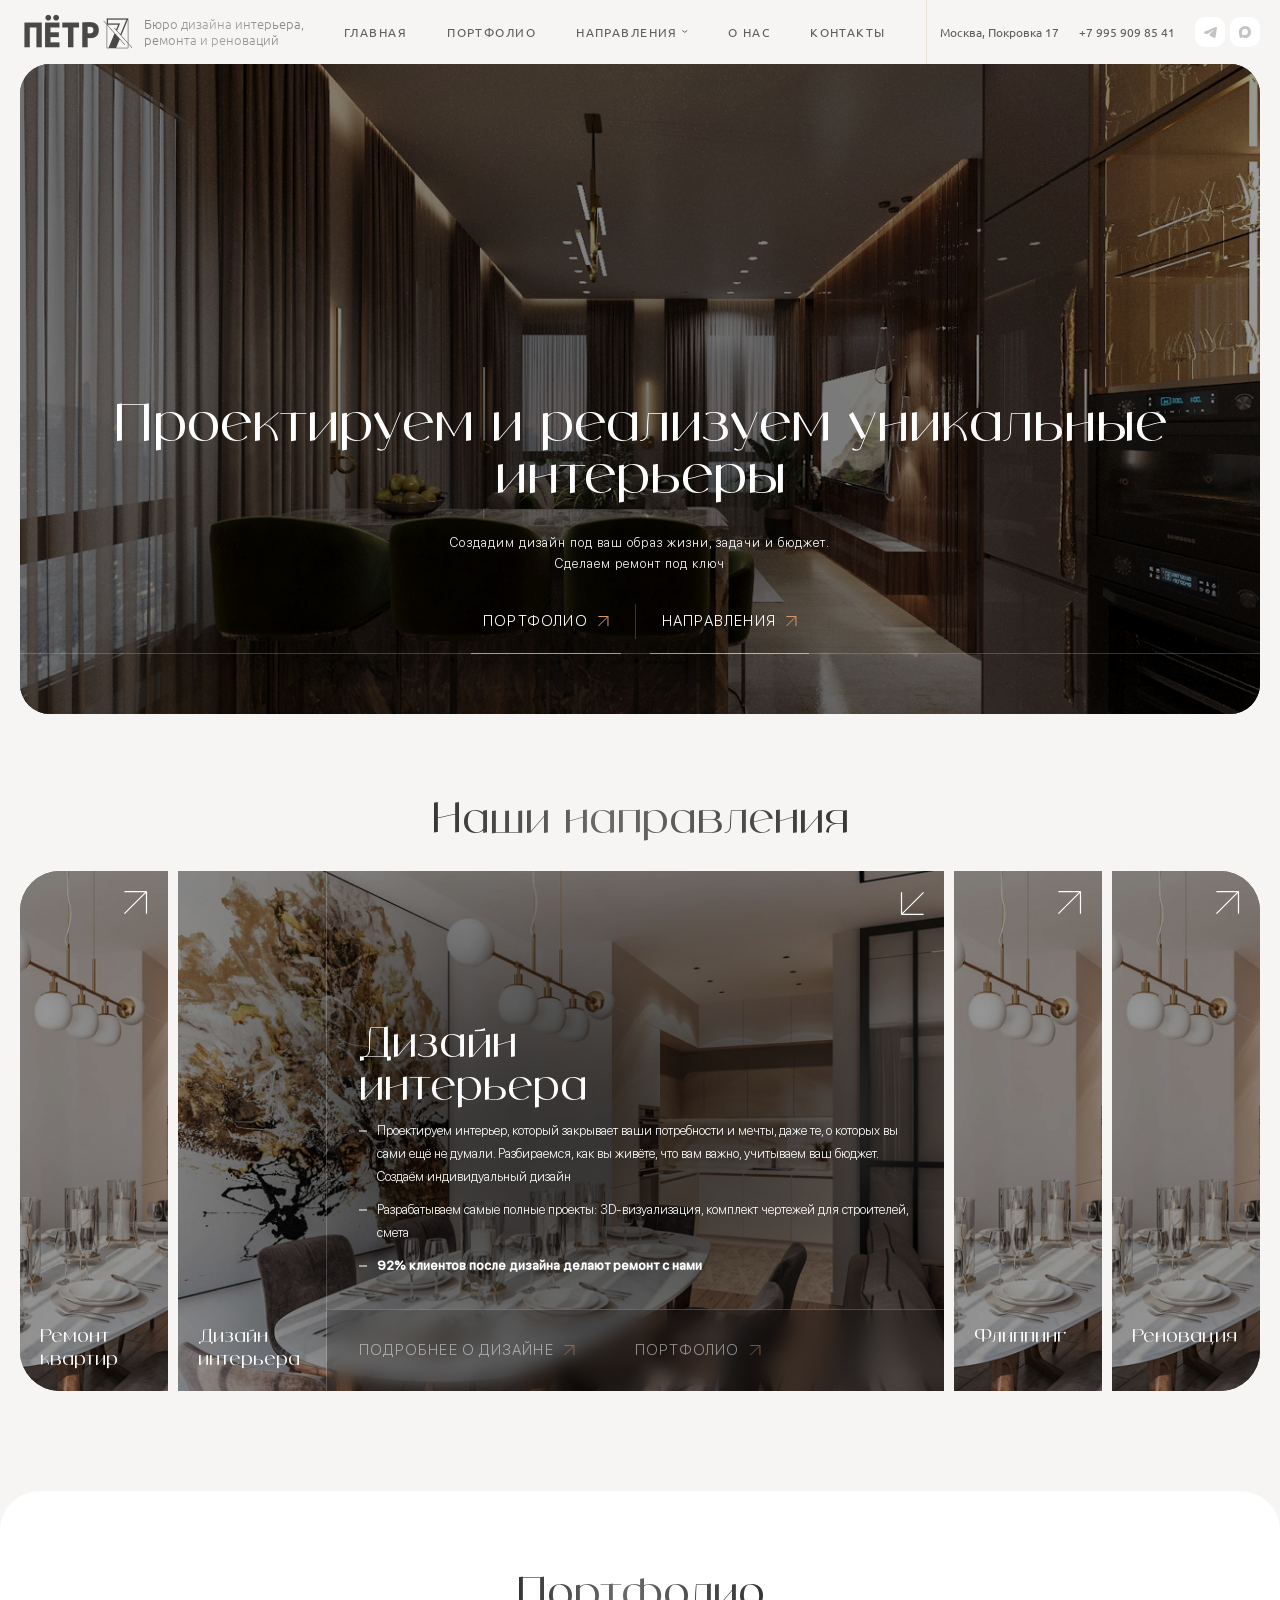
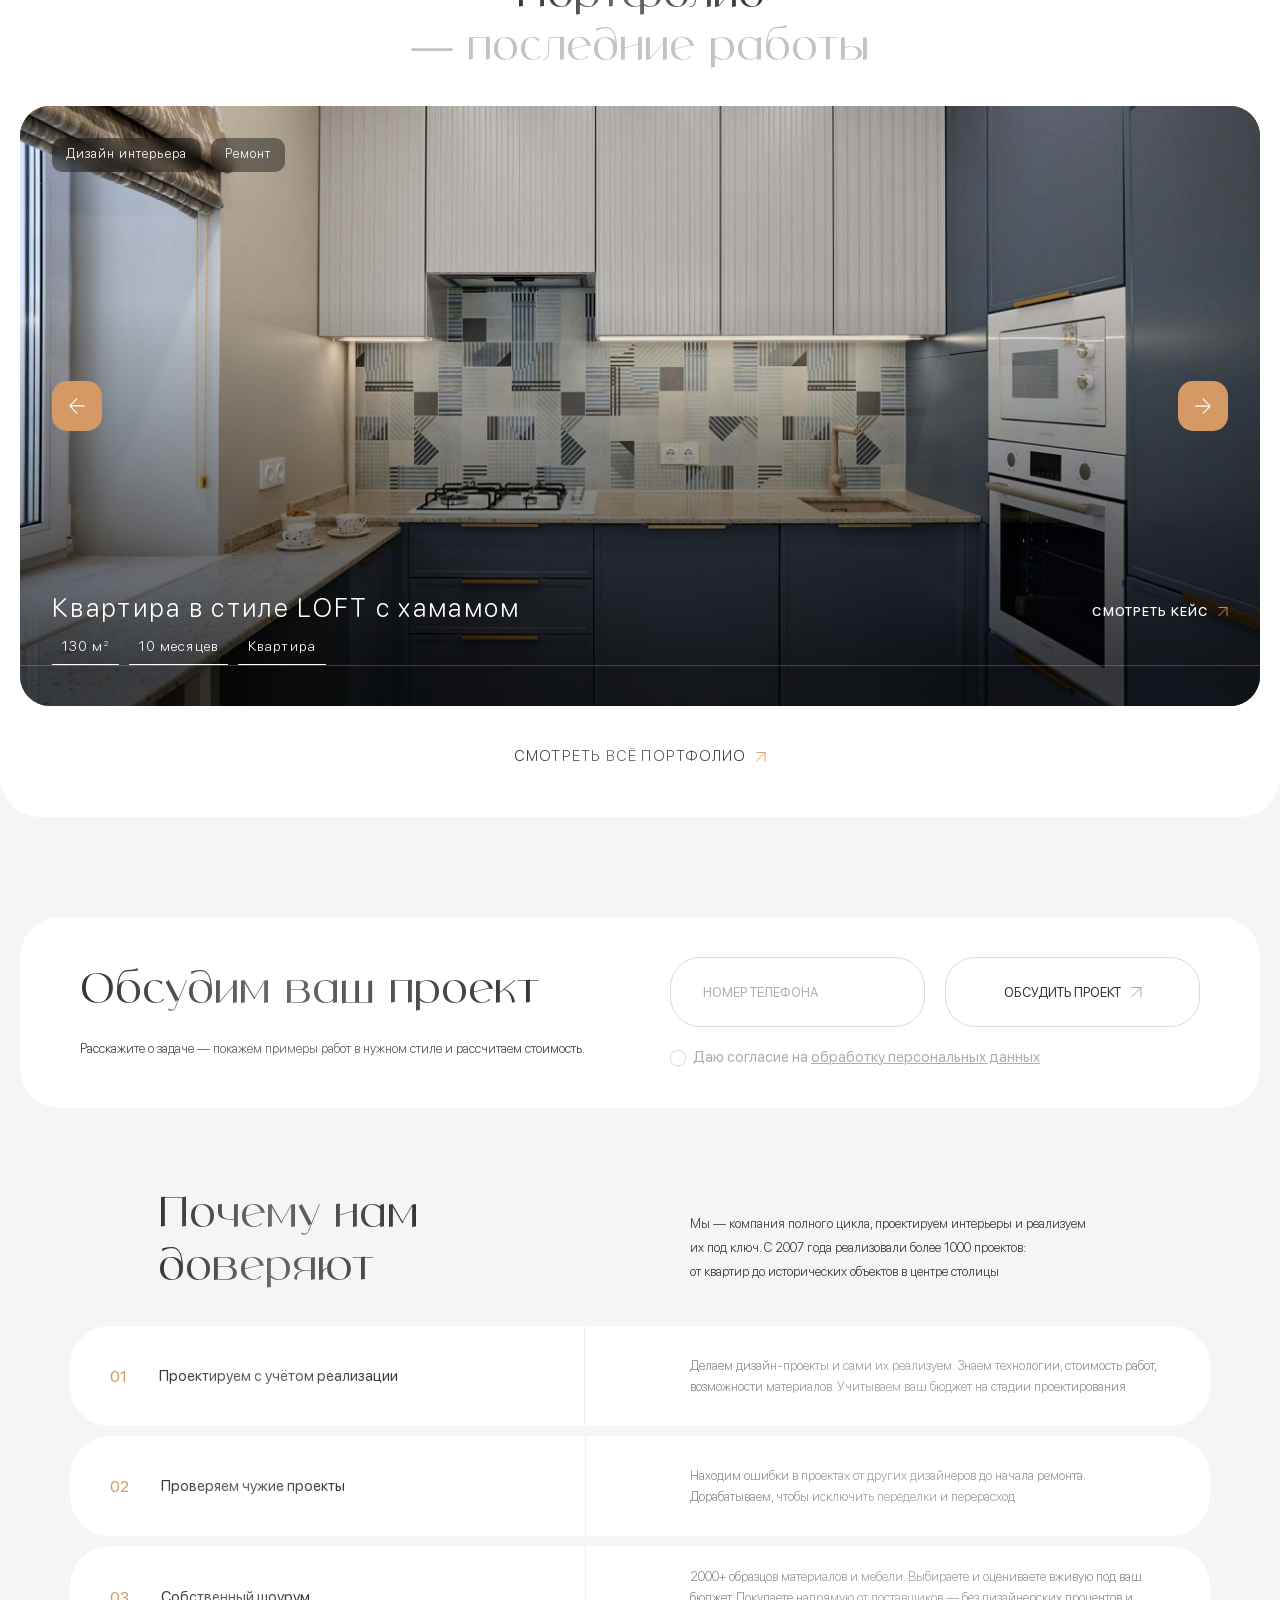
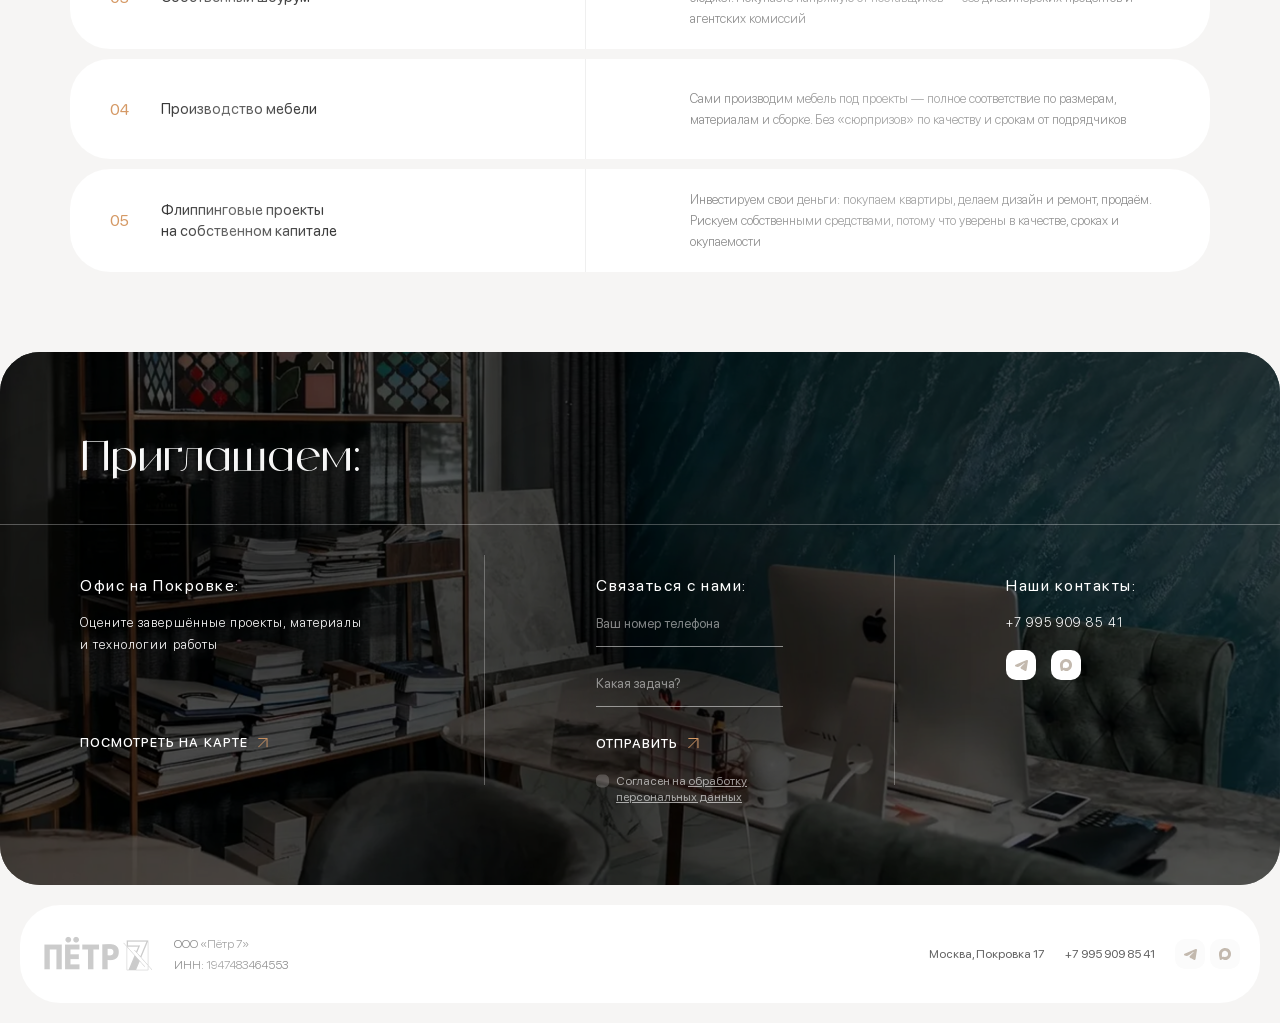
==== commit a36dcca1: "Added hovers" ====
--- a/index.html
+++ b/index.html
@@ -69,7 +69,13 @@
 								</a>
 
 								<div class="sub">
-									<div><a href="/"></a></div>
+									<div><a href="/">Дизайн интерьера</a></div>
+
+									<div><a href="/">Ремонт квартир</a></div>
+
+									<div><a href="/">Реновации</a></div>
+
+									<div><a href="/">Флипинг</a></div>
 								</div>
 							</div>
 
@@ -567,11 +573,9 @@
 								<div class="agree">
 									<div class="field">
 										<label class="checkbox">
-											<input type="checkbox" name="agree" checked>
-
-											<div class="check">
-												<svg class="icon"><use xlink:href="images/sprite.svg#ic_check"></use></svg>
-											</div>
+											<input type="checkbox" name="agree">
+
+											<div class="check"></div>
 
 											<div>Даю согласие на <a href="/" target="_blank">обработку персональных данных</a></div>
 										</label>
@@ -719,11 +723,9 @@
 										<div class="agree">
 											<div class="field">
 												<label class="checkbox">
-													<input type="checkbox" name="agree" checked>
-
-													<div class="check">
-														<svg class="icon"><use xlink:href="images/sprite.svg#ic_check"></use></svg>
-													</div>
+													<input type="checkbox" name="agree">
+
+													<div class="check"></div>
 
 													<div>Согласен на <a href="/" target="_blank">обработку персональных данных</a></div>
 												</label>
@@ -833,11 +835,9 @@
 					<div class="agree">
 						<div class="field">
 							<label class="checkbox">
-								<input type="checkbox" name="agree" checked>
-
-								<div class="check">
-									<svg class="icon"><use xlink:href="images/sprite.svg#ic_check"></use></svg>
-								</div>
+								<input type="checkbox" name="agree">
+
+								<div class="check"></div>
 
 								<div>Согласен на <a href="/" target="_blank">обработку персональных данных</a></div>
 							</label>
@@ -902,11 +902,9 @@
 					<div class="agree">
 						<div class="field">
 							<label class="checkbox">
-								<input type="checkbox" name="agree" checked>
-
-								<div class="check">
-									<svg class="icon"><use xlink:href="images/sprite.svg#ic_check"></use></svg>
-								</div>
+								<input type="checkbox" name="agree">
+
+								<div class="check"></div>
 
 								<div>Согласен на <a href="/" target="_blank">обработку персональных данных</a></div>
 							</label>
@@ -987,11 +985,9 @@
 					<div class="agree">
 						<div class="field">
 							<label class="checkbox">
-								<input type="checkbox" name="agree" checked>
-
-								<div class="check">
-									<svg class="icon"><use xlink:href="images/sprite.svg#ic_check"></use></svg>
-								</div>
+								<input type="checkbox" name="agree">
+
+								<div class="check"></div>
 
 								<div>Согласен на <a href="/" target="_blank">обработку персональных данных</a></div>
 							</label>
@@ -1067,11 +1063,9 @@
 					<div class="agree">
 						<div class="field">
 							<label class="checkbox">
-								<input type="checkbox" name="agree" checked>
-
-								<div class="check">
-									<svg class="icon"><use xlink:href="images/sprite.svg#ic_check"></use></svg>
-								</div>
+								<input type="checkbox" name="agree">
+
+								<div class="check"></div>
 
 								<div>Согласен на <a href="/" target="_blank">обработку персональных данных</a></div>
 							</label>
@@ -1182,11 +1176,9 @@
 					<div class="agree">
 						<div class="field">
 							<label class="checkbox">
-								<input type="checkbox" name="agree" checked>
-
-								<div class="check">
-									<svg class="icon"><use xlink:href="images/sprite.svg#ic_check"></use></svg>
-								</div>
+								<input type="checkbox" name="agree">
+
+								<div class="check"></div>
 
 								<div>Согласен на <a href="/" target="_blank">обработку персональных данных</a></div>
 							</label>
@@ -1229,11 +1221,9 @@
 					<div class="agree">
 						<div class="field">
 							<label class="checkbox">
-								<input type="checkbox" name="agree" checked>
-
-								<div class="check">
-									<svg class="icon"><use xlink:href="images/sprite.svg#ic_check"></use></svg>
-								</div>
+								<input type="checkbox" name="agree">
+
+								<div class="check"></div>
 
 								<div>Согласен на <a href="/" target="_blank">обработку персональных данных</a></div>
 							</label>
@@ -1296,11 +1286,9 @@
 					<div class="agree">
 						<div class="field">
 							<label class="checkbox">
-								<input type="checkbox" name="agree" checked>
-
-								<div class="check">
-									<svg class="icon"><use xlink:href="images/sprite.svg#ic_check"></use></svg>
-								</div>
+								<input type="checkbox" name="agree">
+
+								<div class="check"></div>
 
 								<div>Согласен на <a href="/" target="_blank">обработку персональных данных</a></div>
 							</label>
@@ -1363,11 +1351,9 @@
 					<div class="agree">
 						<div class="field">
 							<label class="checkbox">
-								<input type="checkbox" name="agree" checked>
-
-								<div class="check">
-									<svg class="icon"><use xlink:href="images/sprite.svg#ic_check"></use></svg>
-								</div>
+								<input type="checkbox" name="agree">
+
+								<div class="check"></div>
 
 								<div>Согласен на <a href="/" target="_blank">обработку персональных данных</a></div>
 							</label>
@@ -1776,11 +1762,9 @@
 								<div class="line agree">
 									<div class="field">
 										<label class="checkbox">
-											<input type="checkbox" name="agree" checked>
-
-											<div class="check">
-												<svg class="icon"><use xlink:href="images/sprite.svg#ic_check"></use></svg>
-											</div>
+											<input type="checkbox" name="agree">
+
+											<div class="check"></div>
 
 											<div>Согласен на <a href="/" target="_blank">обработку персональных данных</a></div>
 										</label>
--- a/css/styles.css
+++ b/css/styles.css
@@ -381,9 +381,17 @@
 
     width: 10px;
 
+    transition: transform .2s linear;
+
     color: var(--primary_color);
 
     aspect-ratio: 1 / 1;
+}
+
+
+.all_link a:hover .icon
+{
+    transform: rotate(45deg);
 }
 
 
@@ -436,7 +444,12 @@
 }
 
 
-.pagination a:hover,
+.pagination a:hover
+{
+    color: #3d3d3d;
+}
+
+
 .pagination a.active
 {
     color: #565656;
@@ -449,6 +462,8 @@
 {
     width: 120px;
 
+    transition: .3s linear;
+
     color: var(--light_color);
     background: var(--primary_color);
 }
@@ -478,6 +493,13 @@
 .pagination a.next .icon
 {
     transform: scale(-1, 1);
+}
+
+
+.pagination a.prev:hover,
+.pagination a.next:hover
+{
+    transform: scale(1.2);
 }
 
 
@@ -692,6 +714,8 @@
     min-width: 30px;
     margin-left: auto;
 
+    transition: .3s linear;
+
     color: #bdbdbd;
     border-radius: var(--border_radius_xs);
     background: var(--bg_white);
@@ -725,6 +749,15 @@
     line-height: calc(100% + 8px);
 
     opacity: .5;
+}
+
+
+.accordion_item .head:hover .arr
+{
+    transform: scale(1.2);
+
+    color: var(--light_color);
+    background: var(--primary_color);
 }
 
 
@@ -892,6 +925,8 @@
 
     width: 6px;
     height: 4px;
+
+    transition: transform .2s linear;
 }
 
 
@@ -899,6 +934,12 @@
 header .menu .item > a.active
 {
     background: rgba(255, 255, 255, .5);
+}
+
+
+header .menu .item:hover > a  .arr
+{
+    transform: rotate(180deg);
 }
 
 
@@ -911,6 +952,7 @@
     visibility: hidden;
 
     min-width: 100%;
+    margin-top: var(--inner_gap_xs);
     padding-block: var(--inner_gap);
 
     z-index: 9;
@@ -918,8 +960,23 @@
     pointer-events: none;
 
     opacity: 0;
-    background: var(--bg);
-    box-shadow: 0 4px 4px rgba(0, 0, 0, .25);
+    border-radius: var(--border_radius_s);
+    background: var(--bg_white);
+}
+
+
+header .menu .sub:before
+{
+    position: absolute;
+    bottom: 100%;
+    left: 0;
+
+    display: block;
+
+    width: 100%;
+    height: var(--inner_gap_xs);
+
+    content: '';
 }
 
 
@@ -936,24 +993,43 @@
 }
 
 
+header .menu .sub.show
+{
+    visibility: visible;
+
+    pointer-events: auto;
+
+    opacity: 1;
+}
+
+
 header .menu .sub a
 {
     display: block;
 
-    padding-block: var(--inner_gap);
-    padding-inline: var(--inner_gap);
-
-    transition: color .2s linear;
+    padding-block: 12px;
+    padding-inline: 18px;
+
+    font-family: var(--font_family3);
+    font-size: var(--font_size_s);
+    line-height: calc(100% + 4px);
+
+    transition: .2s linear;
+    white-space: nowrap;
     text-decoration: none;
-
-    color: currentColor;
+    letter-spacing: 1.44px;
+    text-transform: uppercase;
+
+    opacity: .5;
+    color: var(--dark_color2);
 }
 
 
 header .menu .sub a:hover,
 header .menu .sub a.active
 {
-    color: var(--primary_color);
+    opacity: 1;
+    background: #f9f9f9;
 }
 
 
@@ -979,6 +1055,7 @@
 
 header .phone a
 {
+    transition: .2s linear;
     white-space: nowrap;
     text-decoration: none;
 
@@ -987,6 +1064,13 @@
 }
 
 
+header .phone a:hover
+{
+    opacity: 1;
+    color: var(--primary_color);
+}
+
+
 
 header .messengers
 {
@@ -1012,6 +1096,7 @@
 
     width: 30px;
 
+    transition: .2s linear;
     text-decoration: none;
 
     color: var(--grey_color);
@@ -1039,6 +1124,13 @@
 {
     width: 12px;
     height: 12px;
+}
+
+
+header .messengers a:hover
+{
+    color: var(--light_color);
+    background: var(--primary_color);
 }
 
 
@@ -1573,7 +1665,7 @@
     font-weight: 500;
     line-height: calc(100% + 10px);
 
-    transition: opacity .2s linear;
+    transition: .2s linear;
     text-decoration: none;
     letter-spacing: 1.04px;
 
@@ -1604,7 +1696,6 @@
 }
 
 
-.page_links a:hover .icon,
 .page_links a.active .icon
 {
     color: var(--primary_color);
@@ -1715,7 +1806,7 @@
 .form
 {
     --form_border_color: #dadada;
-    --form_border_color_focus: var(--dark_color);
+    --form_border_color_focus: #dadada;
     --form_border_radius: var(--border_radius);
     --form_error_color: red;
     --form_bg_color: none;
@@ -1839,47 +1930,39 @@
     top: .5lh;
     left: 0;
 
-    display: flex;
-    align-content: center;
-    align-items: center;
-    flex-wrap: wrap;
-    justify-content: center;
-
     width: 16px;
-    height: 16px;
-
+
+    transition: .2s linear;
     transform: translateY(-50%);
 
     color: #585858;
     border: 1px solid var(--form_border_color);
     border-radius: 7px;
-}
-
-
-.form .checkbox .check .icon
-{
-    display: block;
-
-    width: 8px;
-    height: 6px;
-
-    transition: opacity .2s linear;
-
-    opacity: 0;
+
+    aspect-ratio: 1 / 1;
 }
 
 
 .form .checkbox a
 {
+    transition: color .2s linear;
+
     color: currentColor;
 
     text-decoration-thickness: 1px;
 }
 
 
-.form .checkbox input:checked ~ .check .icon
-{
-    opacity: 1;
+.form .checkbox a:hover
+{
+    color: var(--dark_color);
+}
+
+
+.form .checkbox input:checked ~ .check
+{
+    border-color: var(--primary_color);
+    background: var(--primary_color);
 }
 
 
@@ -1910,7 +1993,7 @@
 
     width: 11px;
 
-    transition: color .2s linear;
+    transition: .2s linear;
 
     color: var(--primary_color);
 
@@ -1928,6 +2011,8 @@
 
 .form .submit_btn:hover .icon
 {
+    transform: rotate(45deg);
+
     color: var(--light_color);
 }
 
@@ -2295,9 +2380,17 @@
 
     width: 11px;
 
+    transition: transform .2s linear;
+
     color: var(--primary_color);
 
     aspect-ratio: 1 / 1;
+}
+
+
+.first_section .links .link:hover .icon
+{
+    transform: rotate(45deg);
 }
 
 
@@ -2560,6 +2653,7 @@
     flex-wrap: wrap;
     justify-content: center;
 
+    transition: opacity .2s linear;
     text-decoration: none;
 
     opacity: .5;
@@ -2575,9 +2669,23 @@
 
     width: 11px;
 
+    transition: transform .2s linear;
+
     color: var(--primary_color);
 
     aspect-ratio: 1 / 1;
+}
+
+
+.directions .section .links .link:hover
+{
+    opacity: 1;
+}
+
+
+.directions .section .links .link:hover .icon
+{
+    transform: rotate(45deg);
 }
 
 
@@ -2756,9 +2864,17 @@
 
     width: 10px;
 
+    transition: transform .2s linear;
+
     color: var(--primary_color);
 
     aspect-ratio: 1 / 1;
+}
+
+
+.portfolio .swiper .item .link a:hover .icon
+{
+    transform: rotate(45deg);
 }
 
 
@@ -3010,9 +3126,17 @@
 
     width: 10px;
 
+    transition: transform .2s linear;
+
     color: var(--primary_color);
 
     aspect-ratio: 1 / 1;
+}
+
+
+.portfolio .grid_row .item .link a:hover .icon
+{
+    transform: rotate(45deg);
 }
 
 
@@ -3287,9 +3411,17 @@
 
     width: 10px;
 
+    transition: transform .2s linear;
+
     color: var(--primary_color);
 
     aspect-ratio: 1 / 1;
+}
+
+
+.contacts_block .info .order_btn:hover .icon
+{
+    transform: rotate(45deg);
 }
 
 
@@ -3500,9 +3632,17 @@
 
     width: 10px;
 
+    transition: transform .2s linear;
+
     color: var(--primary_color);
 
     aspect-ratio: 1 / 1;
+}
+
+
+.contacts_block .data .map_link a:hover .icon
+{
+    transform: rotate(45deg);
 }
 
 
@@ -3615,7 +3755,6 @@
 .contacts_block .data .feedback .form .checkbox .check
 {
     width: 13px;
-    height: 13px;
 
     color: var(--light_color);
     border: none;
@@ -3624,6 +3763,18 @@
 }
 
 
+.contacts_block .data .feedback .form .checkbox a:hover
+{
+    color: var(--primary_color);
+}
+
+
+.contacts_block .data .feedback .form .checkbox input:checked + .check
+{
+    background: var(--primary_color);
+}
+
+
 
 .contacts_block .data .contacts
 {
@@ -3657,6 +3808,7 @@
 
 .contacts_block .data .contacts .phone a
 {
+    transition: color .2s linear;
     white-space: nowrap;
     text-decoration: none;
 
@@ -3664,6 +3816,12 @@
 }
 
 
+.contacts_block .data .contacts .phone a:hover
+{
+    color: var(--primary_color);
+}
+
+
 
 .contacts_block .data .contacts .messengers
 {
@@ -3687,6 +3845,7 @@
 
     width: 30px;
 
+    transition: .3s linear;
     text-decoration: none;
 
     color: #c3b9ae;
@@ -3714,6 +3873,15 @@
 {
     width: 12px;
     height: 12px;
+}
+
+
+.contacts_block .data .contacts .messengers a:hover
+{
+    transform: scale(1.2);
+
+    color: var(--light_color);
+    background: var(--primary_color);
 }
 
 
@@ -4079,6 +4247,7 @@
 
     width: 60px;
 
+    transition: .2s linear;
     text-decoration: none;
 
     color: #ddd;
@@ -4109,6 +4278,13 @@
 }
 
 
+.contacts_info .item .messengers a:hover
+{
+    color: var(--light_color);
+    background: var(--primary_color);
+}
+
+
 
 .contacts_info .info
 {
@@ -4152,9 +4328,17 @@
 
 .contacts_info .info a
 {
+    transition: .2s linear;
+
     color: currentColor;
 
     text-decoration-thickness: 1px;
+}
+
+
+.contacts_info .info a:hover
+{
+    color: var(--primary_color);
 }
 
 
@@ -5149,6 +5333,8 @@
 
     width: 11px;
 
+    transition: transform .2s linear;
+
     color: var(--primary_color);
 
     aspect-ratio: 1 / 1;
@@ -5158,6 +5344,12 @@
 .service_head .links .link span + span
 {
     display: none;
+}
+
+
+.service_head .links .link:hover .icon
+{
+    transform: rotate(45deg);
 }
 
 
@@ -5562,6 +5754,7 @@
     font-size: var(--font_size_l);
     line-height: calc(100% + 6px);
 
+    transition: .2s linear;
     text-decoration: none;
     text-transform: uppercase;
 
@@ -5579,9 +5772,27 @@
 
     width: 11px;
 
+    transition: .2s linear;
+
     color: var(--primary_color);
 
     aspect-ratio: 1 / 1;
+}
+
+
+.service_after .head .link a:hover
+{
+    color: var(--light_color);
+    border-color: var(--primary_color);
+    background: var(--primary_color);
+}
+
+
+.service_after .head .link a:hover .icon
+{
+    transform: rotate(45deg);
+
+    color: var(--light_color);
 }
 
 
@@ -5701,9 +5912,17 @@
 
     width: 10px;
 
+    transition: transform .2s linear;
+
     color: var(--primary_color);
 
     aspect-ratio: 1 / 1;
+}
+
+
+.service_after .data .link a:hover .icon
+{
+    transform: rotate(45deg);
 }
 
 
@@ -6140,7 +6359,7 @@
     font-weight: 300;
     line-height: calc(100% + 6px);
 
-    letter-spacing: 1.2px;
+    letter-spacing: 1px;
 
     color: var(--dark_color);
     border: none;
@@ -6414,9 +6633,17 @@
 
     width: 10px;
 
+    transition: transform .2s linear;
+
     color: var(--primary_color);
 
     aspect-ratio: 1 / 1;
+}
+
+
+.work_formats .item .link a:hover .icon
+{
+    transform: rotate(45deg);
 }
 
 
@@ -6494,9 +6721,17 @@
 
     width: 10px;
 
+    transition: transform .2s linear;
+
     color: var(--primary_color);
 
     aspect-ratio: 1 / 1;
+}
+
+
+.get_price .info .btn:hover .icon
+{
+    transform: rotate(45deg);
 }
 
 
@@ -6586,9 +6821,17 @@
 
     width: 10px;
 
+    transition: transform .2s linear;
+
     color: var(--primary_color);
 
     aspect-ratio: 1 / 1;
+}
+
+
+.get_price .data .btn:hover .icon
+{
+    transform: rotate(45deg);
 }
 
 
@@ -7201,9 +7444,18 @@
 
     width: 10px;
 
+    transition: transform .2s linear;
+
     color: var(--primary_color);
 
     aspect-ratio: 1 / 1;
+}
+
+
+.get_current_projects .item .link a:hover .icon,
+.get_current_projects .item .btn:hover .icon
+{
+    transform: rotate(45deg);
 }
 
 
@@ -7427,6 +7679,7 @@
 
 footer .phone a
 {
+    transition: .2s linear;
     white-space: nowrap;
     text-decoration: none;
 
@@ -7435,6 +7688,13 @@
 }
 
 
+footer .phone a:hover
+{
+    opacity: 1;
+    color: var(--primary_color);
+}
+
+
 
 footer .messengers
 {
@@ -7460,6 +7720,7 @@
 
     width: 30px;
 
+    transition: .2s linear;
     text-decoration: none;
 
     color: #c3b9ae;
@@ -7487,6 +7748,15 @@
 {
     width: 12px;
     height: 12px;
+}
+
+
+footer .messengers a:hover
+{
+    transform: scale(1.2);
+
+    color: var(--light_color);
+    background: var(--primary_color);
 }
 
 
